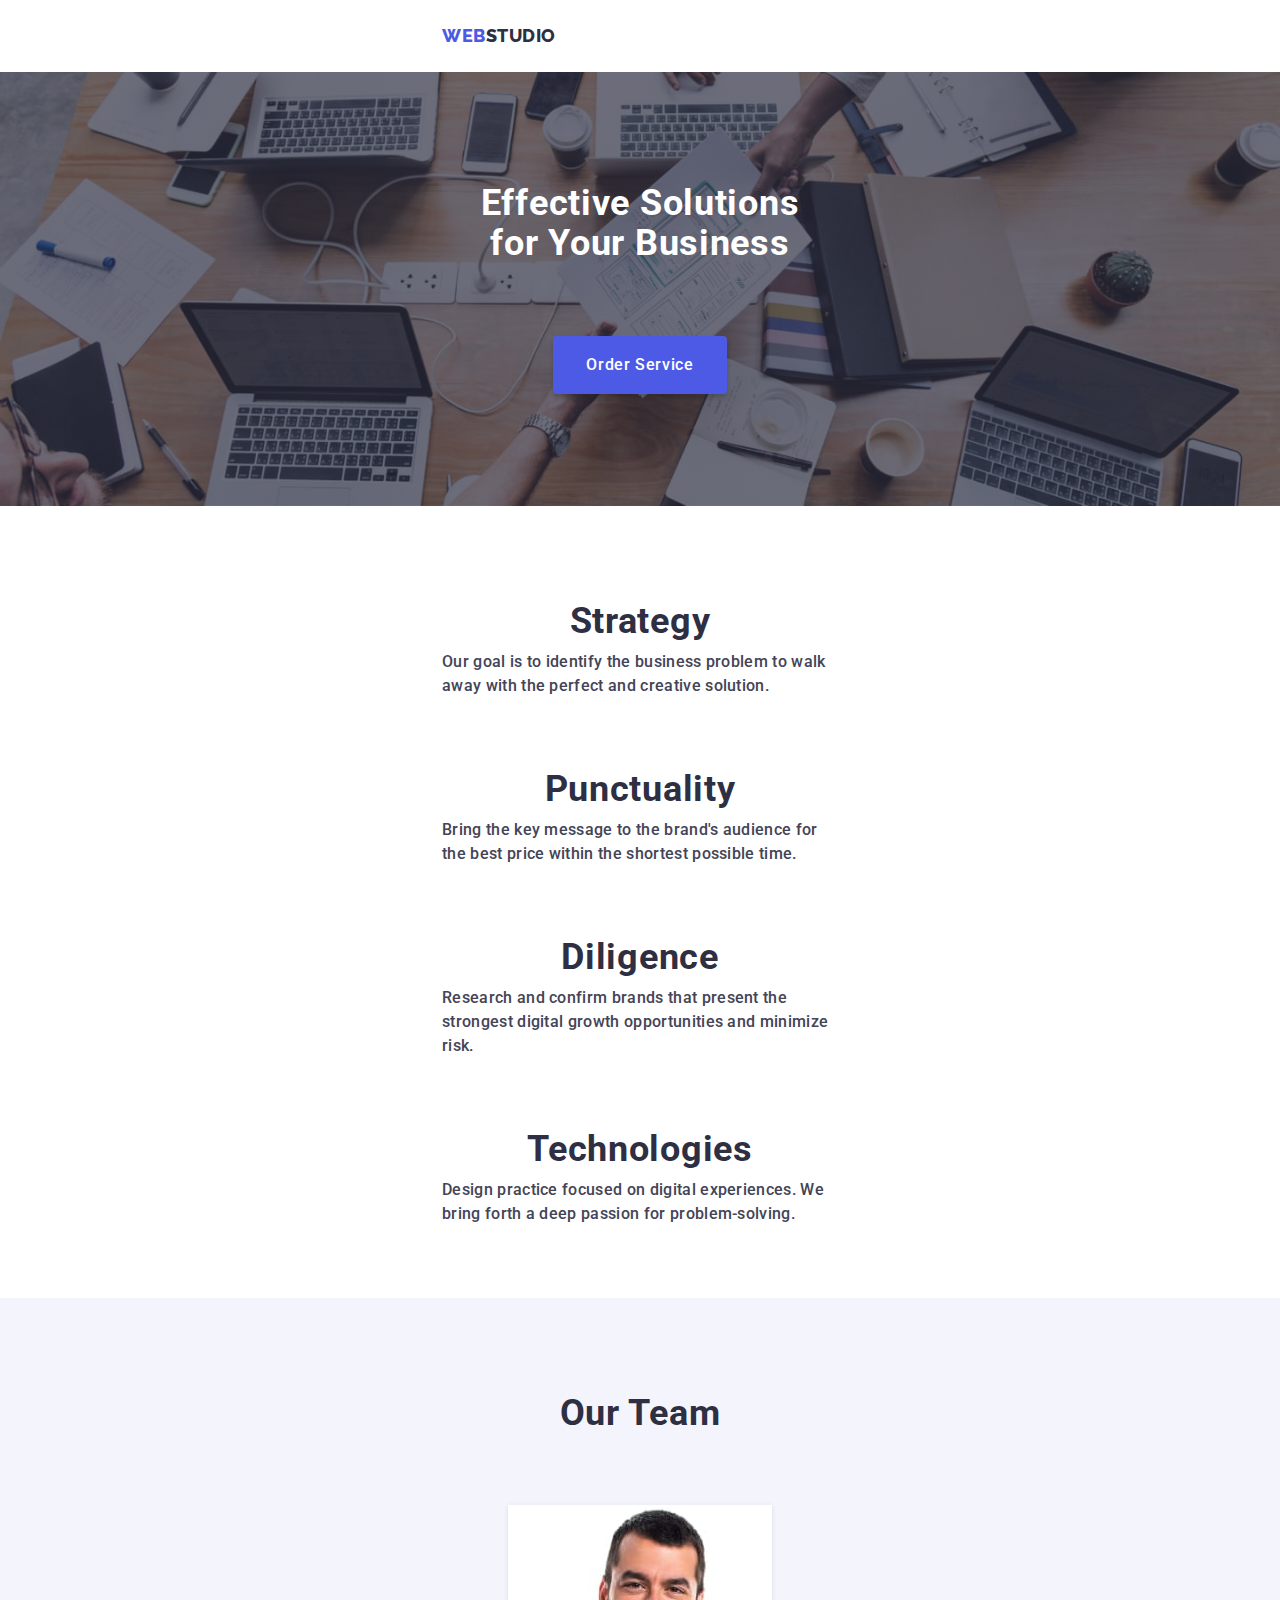
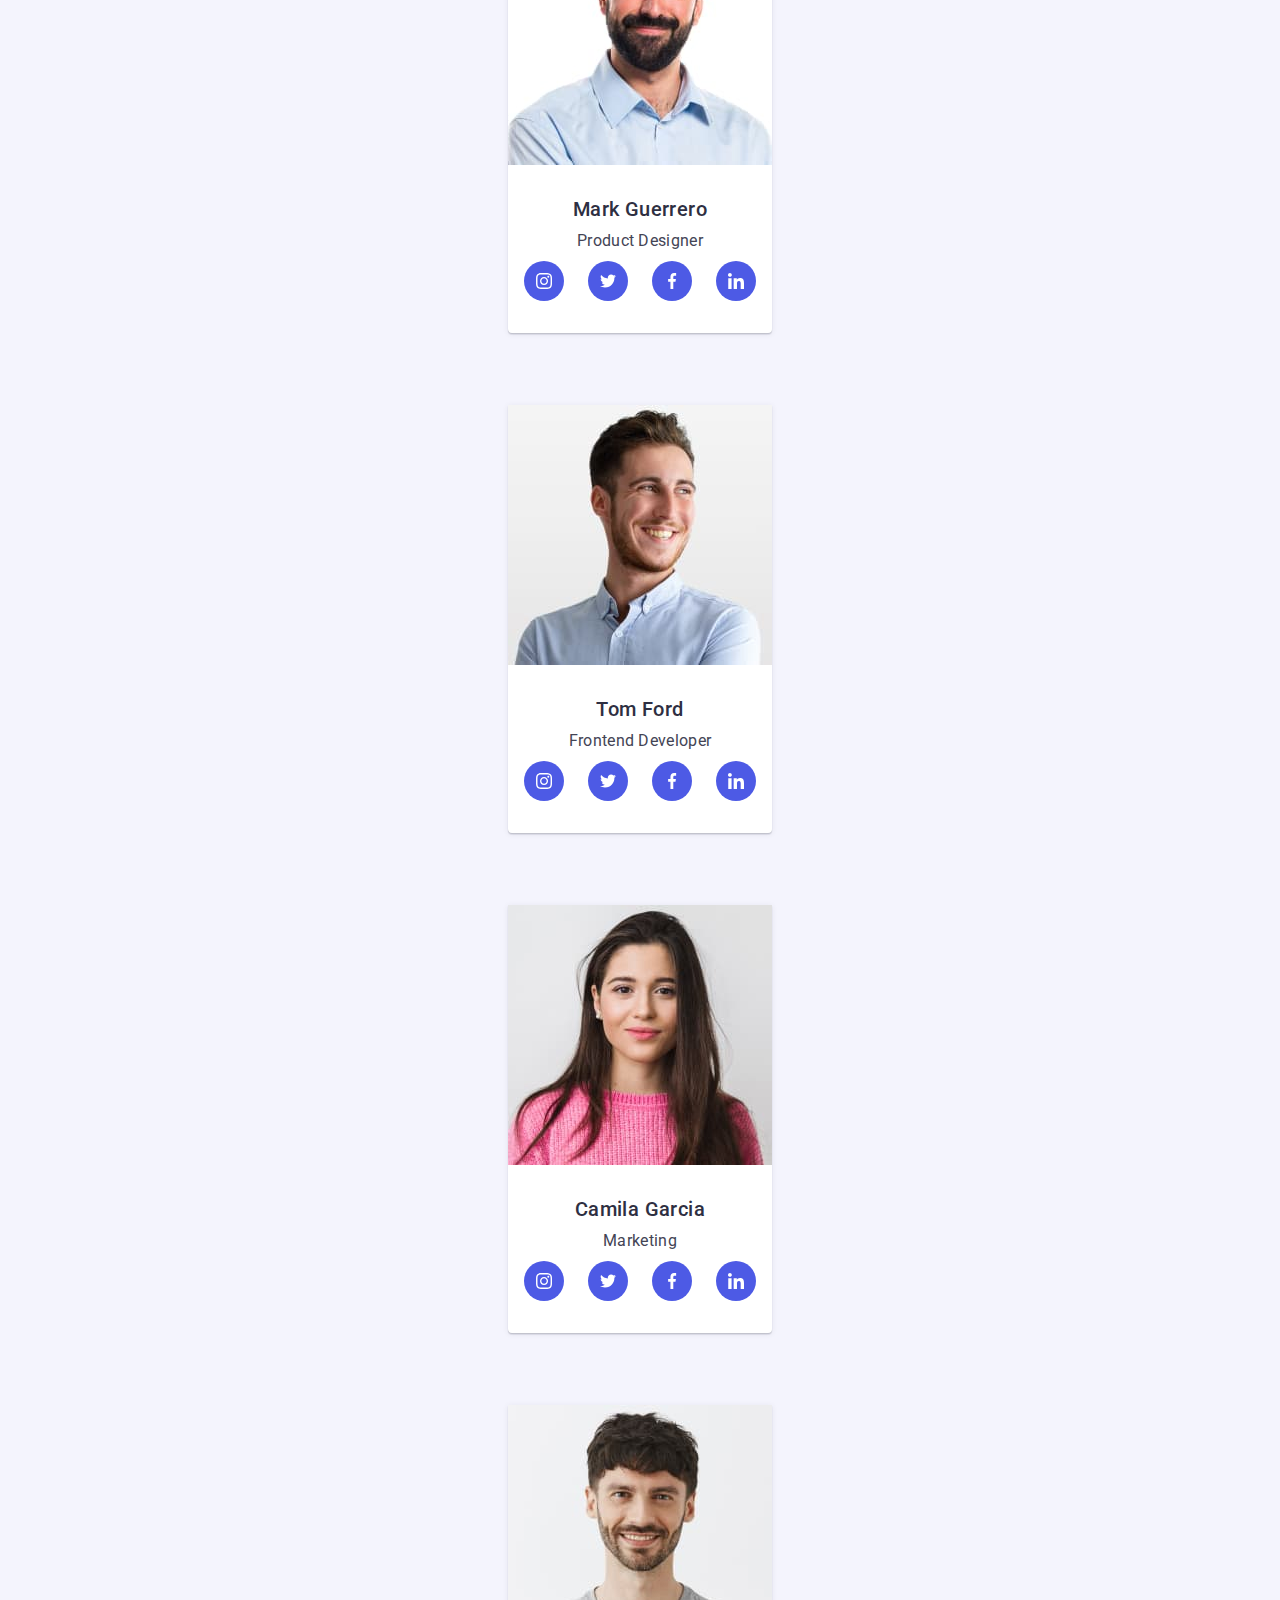
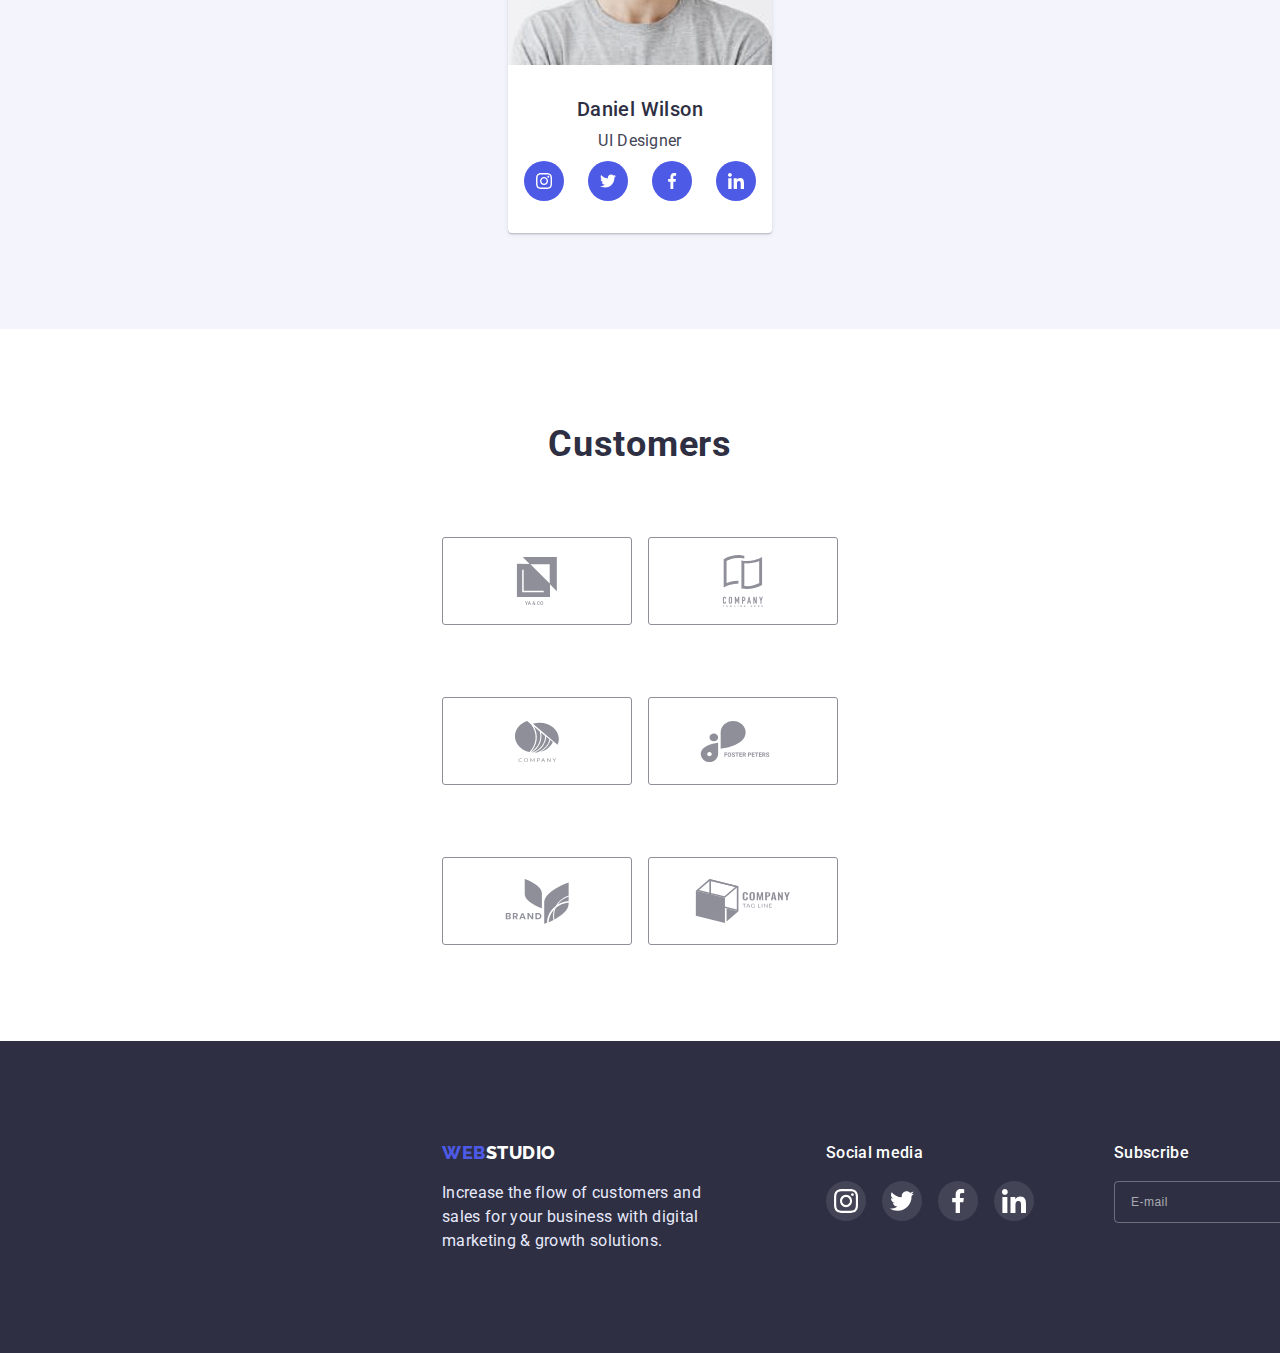
==== index.html @ a7c9e938 "started hw-07" ====
<!DOCTYPE html>
<html lang="en">
<head>
    <meta charset="UTF-8">
    <meta http-equiv="X-UA-Compatible" content="IE=edge">
    <meta name="viewport" content="width=device-width, initial-scale=1.0">
    <title>Web studio</title>
    <link rel="preconnect" href="https://fonts.googleapis.com">
    <link rel="preconnect" href="https://fonts.gstatic.com" crossorigin>
    <link href="https://fonts.googleapis.com/css2?family=Raleway:wght@800&family=Roboto:wght@400;500;700&display=swap" rel="stylesheet">
    <link rel="stylesheet" href="https://cdnjs.cloudflare.com/ajax/libs/modern-normalize/1.1.0/modern-normalize.min.css" integrity="sha512-wpPYUAdjBVSE4KJnH1VR1HeZfpl1ub8YT/NKx4PuQ5NmX2tKuGu6U/JRp5y+Y8XG2tV+wKQpNHVUX03MfMFn9Q==" crossorigin="anonymous" referrerpolicy="no-referrer" />
    <link rel="stylesheet" href="./css/styles.css">
    <link rel="stylesheet" href="./css/mobile.css">
    <link rel="stylesheet" href="./css/tablet.css">
    <link rel="stylesheet" href="./css/desktop.css">
</head>
<body>
    <!----------HEADER---------->
    <header class="header">
        <div class="container wrap">
            <nav class="navigation">
                <a href="./index.html" class="logo link"><span class="span">web</span>studio</a>
                <ul class="site-nav list">
                    <li class="item"> <a class="active link" href="./index.html">Studio</a> </li>
                    <li class="item"> <a class="link" href="./portfolio.html">Portfolio</a> </li>
                    <li class="item"> <a class="link" href="">Contacts</a> </li>
                </ul>
            </nav>
            <ul class="contacts-list list">
                <li class="item"><a class="link" href="mailto:info@devstudio.com">info@devstudio.com</a></li>
                <li class="item"><a class="link" href="tel:+110001111111">+11 (000) 111-11-11</a></li>
            </ul>
        </div>
        </header>
    <main class="main">
        <!-------- HERO --------->
        <div class="hero-overlay">
        <section class="hero">
                <h1 class="title">
                    Effective Solutions for Your Business
                </h1>
                <div><button class="btn" type="button" data-modal-open>Order Service</button></div>
        </section>
        </div>
        <!------- BENEFITS ------->
        <section class="benefits">
            <div class="container">
            <h2 class="visually-hidden">Benefits</h2>
                <ul class="benefits-list list">
                <li class="item">
                    <div class="thumb">
                        <svg class="icon">
                            <use href="./images/svg/symbol-defs.svg#antenna" ></use>
                        </svg>
                    </div>
                    <h3 class="title">Strategy</h3> 
                    <p class="description">Our goal is to identify the business problem to walk away with the perfect and creative solution.</p>  
                </li>
                <li class="item">
                    <div class="thumb">
                        <svg class="icon">
                            <use href="./images/svg/symbol-defs.svg#clock" ></use>
                        </svg>
                    </div>
                    <h3 class="title">Punctuality</h3>
                    <p class="description">Bring the key message to the brand's audience for the best price within the shortest possible time. </p>
                </li>
                <li class="item">
                    <div class="thumb">
                        <svg class="icon">
                            <use href="./images/svg/symbol-defs.svg#diagram" ></use>
                        </svg>
                    </div>
                    <h3 class="title">Diligence</h3>
                    <p class="description">Research and confirm brands that present the strongest digital growth opportunities and minimize risk.</p>
                </li>
                <li class="item">
                    <div class="thumb">
                        <svg class="icon">
                            <use href="./images/svg/symbol-defs.svg#astronaut" ></use>
                        </svg>
                    </div>
                    <h3 class="title">Technologies</h3>
                    <p class="description">Design practice focused on digital experiences. We bring forth a deep passion for problem-solving.</p>
                </li>
            </ul>
            </div>
        </section>
        <!------- SERVICES ------->
        <section class="services">
           <div class="container">
            <h2 class="title">What are we doing</h2>
            <ul class="services-list list">
                <li class="item"><img src="./images/rectangle/Rectangle1.jpg" alt="statistics" width="360"></li>
                <li class="item"><img src="./images/rectangle/Rectangle2.jpg" alt="communication-apps"  width="360"></li>
                <li class="item"><img src="./images/rectangle/Rectangle3.jpg" alt="client-bases"  width="360"></li>
            </ul>
           </div>
        </section>
        <!------- TEAM ------->
        <section class="team">
          <div class="container">
            <h2 class="title">Our team</h2>
            <ul class="team-list list">
                <li class="item card">
                    <img src="./images/team/Mark-Guerrero.jpg" class="img" alt="Mark Guerrero" width="264">
                    <h3  class="employee">Mark Guerrero</h3>
                    <p class="position">Product Designer</p>
                    <ul class="contacts list">
                        <li class="item">
                            <a href="" class="link">
                             <svg class="icon">
                            <use href="./images/svg/symbol-defs.svg#instagram"></use>
                        </svg>
                            </a>
                        </li>
                        <li class="item">
                            <a href="" class="link">
                             <svg class="icon">
                            <use href="./images/svg/symbol-defs.svg#twitter"></use>
                        </svg>
                            </a>
                        </li>
                        <li class="item">
                            <a href="" class="link">
                             <svg class="icon">
                            <use href="./images/svg/symbol-defs.svg#facebook"></use>
                        </svg> 
                            </a>
                        </li>
                        <li class="item">
                            <a href="" class="link">
                             <svg class="icon">
                            <use href="./images/svg/symbol-defs.svg#linkedin"></use>
                        </svg>  
                            </a>
                        </li>
                    </ul>
                </li>
                <li class="item card">
                    <img src="./images/team/Tom-Ford.jpg" class="img" alt="Tom Ford" width="264">
                    <h3 class="employee">Tom Ford</h3>
                    <p class="position">Frontend Developer</p>
                    <ul class="contacts list">
                        <li class="item">
                            <a href="" class="link">
                             <svg class="icon">
                            <use href="./images/svg/symbol-defs.svg#instagram"></use>
                        </svg>   
                            </a>
                        </li>
                        <li class="item">
                            <a href="" class="link">
                             <svg class="icon">
                            <use href="./images/svg/symbol-defs.svg#twitter"></use>
                        </svg>   
                            </a>
                        </li>
                        <li class="item">
                            <a href="" class="link">
                             <svg class="icon">
                            <use href="./images/svg/symbol-defs.svg#facebook"></use>
                        </svg>  
                            </a>
                        </li>
                        <li class="item">
                            <a href="" class="link">
                             <svg class="icon">
                            <use href="./images/svg/symbol-defs.svg#linkedin"></use>
                        </svg>    
                            </a>
                        </li>
                    </ul>
                </li>
                <li class="item card">
                    <img src="./images/team/Camila-Garcia.jpg" class="img" alt="Camila Garcia" width="264">
                    <h3 class="employee">Camila Garcia</h3>
                    <p class="position">Marketing</p>
                    <ul class="contacts list">
                        <li class="item">
                            <a href="" class="link">
                             <svg class="icon">
                            <use href="./images/svg/symbol-defs.svg#instagram"></use>
                        </svg>
                            </a>
                        </li>
                        <li class="item">
                            <a href="" class="link">
                             <svg class="icon">
                            <use href="./images/svg/symbol-defs.svg#twitter"></use>
                        </svg>    
                            </a>
                        </li>
                        <li class="item">
                            <a href="" class="link">
                             <svg class="icon">
                            <use href="./images/svg/symbol-defs.svg#facebook"></use>
                        </svg>    
                            </a>
                        </li>
                        <li class="item">
                            <a href="" class="link">
                             <svg class="icon">
                            <use href="./images/svg/symbol-defs.svg#linkedin"></use>
                        </svg>    
                            </a>
                        </li>
                    </ul>
                </li>
                <li class="item card">
                    <img src="./images/team/Daniel-Wilson.jpg" class="img" alt="Daniel Wilson" width="264">
                    <h3 class="employee">Daniel Wilson</h3>
                    <p class="position">UI Designer</p>
                    <ul class="contacts list">
                        <li class="item">
                            <a href="" class="link">
                             <svg class="icon">
                            <use href="./images/svg/symbol-defs.svg#instagram"></use>
                        </svg>   
                            </a>
                        </li>
                        <li class="item">
                            <a href="" class="link">
                             <svg class="icon">
                            <use href="./images/svg/symbol-defs.svg#twitter"></use>
                        </svg>    
                            </a>
                        </li>
                        <li class="item">
                            <a href="" class="link">
                             <svg class="icon">
                            <use href="./images/svg/symbol-defs.svg#facebook"></use>
                        </svg>    
                            </a>
                        </li>
                        <li class="item">
                            <a href="" class="link">
                             <svg class="icon">
                            <use href="./images/svg/symbol-defs.svg#linkedin"></use>
                        </svg>    
                            </a>
                        </li>
                    </ul>
                </li>
            </ul>
          </div>
        </section>
        <!------- CUSTOMERS ------->
        <section class="customers">
        <div class="container">
            <h2 class="title">Customers</h2>
            <ul class="list">
                <li class="item">
                    <a href="" class="link">
                            <svg class="icon">
                         <use href="./images/svg/symbol-defs.svg#logo"></use>
                     </svg>
                    </a>
                </li>
                <li class="item">
                    <a href="" class="link">
                            <svg class="icon">
                         <use href="./images/svg/symbol-defs.svg#logo2"></use>
                     </svg>
                    </a>
                </li>
                <li class="item">
                    <a href="" class="link">
                            <svg class="icon">
                         <use href="./images/svg/symbol-defs.svg#logo3"></use>
                     </svg>
                    </a>
                </li>
                <li class="item">
                   <a href="" class="link">
                            <svg class="icon">
                         <use href="./images/svg/symbol-defs.svg#logo4"></use>
                     </svg>
                   </a>
                </li>
                <li class="item">
                   <a href="" class="link">
                            <svg class="icon">
                         <use href="./images/svg/symbol-defs.svg#logo5"></use>
                     </svg>
                   </a>
                </li>
                <li class="item">
                   <a href="" class="link">
                            <svg class="icon">
                         <use href="./images/svg/symbol-defs.svg#logo6"></use>
                     </svg>
                   </a>
                </li>
            </ul>
        </div>
        </section>
    </main>
    <footer class="footer">
      <div class="container">
        <div class="thumb">
            <a href="./index.html" class="logo link"><span class="span">web</span>studio</a>
            <p class="title">Increase the flow of customers and sales for your business with digital marketing & growth solutions.</p>
        </div>
        <div class="social-media">
            <p class="title">Social media</p>
            <ul class="list">
                <li class="item">
                    <a href="" class="link">
                         <svg class="icon">
                        <use href="./images/svg/symbol-defs.svg#instagram"></use>
                    </svg>   
                    </a>
                </li>
                <li class="item">
                    <a href="" class="link">
                         <svg class="icon">
                        <use href="./images/svg/symbol-defs.svg#twitter"></use>
                    </svg>   
                    </a>
                </li>
                <li class="item">
                    <a href="" class="link">
                         <svg class="icon">
                        <use href="./images/svg/symbol-defs.svg#facebook"></use>
                    </svg>   
                    </a>
                </li>
                <li class="item">
                    <a href="" class="link">
                         <svg class="icon">
                        <use href="./images/svg/symbol-defs.svg#linkedin"></use>
                    </svg>   
                    </a>
                </li>
            </ul>
        </div>
          <form class="subscribe-form">
              <h4 class="title">Subscribe</h4>
              <div class="form-field">
                <input 
                type="email" 
                name="subscribe-email"
                placeholder="E-mail" 
                class="email-input" 
                required>
                <button type="submit" class="btn">
                  Subscribe
                  <svg class="icon">
                      <use href="./images/svg/symbol-defs.svg#subscribe-icon"></use>
                  </svg>
                </button>
              </div>
          </form>
      </div>
    </footer> 
    <div class="backdrop is-hidden" data-modal>
        <div class="modal">
            <button type="button" class="modal-close" data-modal-close>
                <svg class="icon">
                    <use href="./images/svg/symbol-defs.svg#close"></use>
                </svg>
            </button>
            <p class="title">Leave your contacts and we will call you back</p>
            <form name="modal-form" class="inputs">
                <label class="required label">
                    <span class="span">Name</span>
                     <input type="text" name="name" class="input" required>
                     <svg class="icon" width="18" height="18">
                         <use href="./images/svg/symbol-defs.svg#name"></use>
                     </svg>
                </label>
                <label class="required label">
                    <span class="span">Phone</span>
                     <input type="phone" name="phone" class="input" required>
                     <svg class="icon" width="18" height="24">
                         <use href="./images/svg/symbol-defs.svg#phone"></use>
                     </svg>
                </label>
                <label class="required label">
                    <span class="span">Email</span>
                     <input type="email" name="email" class="input" required>
                     <svg class="icon" width="18" height="24">
                         <use href="./images/svg/symbol-defs.svg#email"></use>
                     </svg>
                </label>
                <label class="last label">
                    <span class="span">Comment</span>
                    <textarea name="comment" class="comment" rows="7" placeholder="Text input"></textarea>
                </label>
                <input type="checkbox" class="check visually-hidden" id="check">
                <label for="check" name="checkbox-text" class="checkbox label">
                    <span class="span">
                        <svg class="icon" width="10" height="8">
                            <use href="./images/svg/symbol-defs.svg#vector"></use>
                        </svg>
                    </span>
                    I accept the terms and conditions of the&nbsp;
                    <a href="" class="privacy-link">Privacy Policy</a>
                </label>
                <div class="wrap">
                    <button type="submit" class="submit btn">Send</button>
                </div>
            </form>
        </div>
    </div>
    <script src="./js/modal.js"></script>
</body>
</html>
---- css/styles.css ----
:root {
  --brand-color: #4D5AE5;
  --ocean-color: #404BBF;
  --navy-blue-color: #2E2F42;
  --navy-blue-modal:rgba(46, 47, 66, 0.4);
  --green-success-color: #31D0AA;
  --slate-color: #434455;
  --light-slate-color: #8E8F99;
  --cornflower-color: #E7E9FC;
  --cloud-color: #F4F4FD;
  --white-color: #ffffff;
  --black-color: #000000;
  --modal-bg: #fcfcfc;
}
html {
  box-sizing: border-box;
}
*, *::before, *::after{
  box-sizing: inherit;
}
body {
  margin: 0;
  font-family: 'Roboto', sans-serif;

  color: var(--slate-color); 
}
/* ------TECH-TEGS------ */
section {
  padding-top: 120px;
  padding-bottom: 120px;
}
h1,h2,h3,h4,h5,h6,p {
  margin: 0;
}
ul,li {
  margin: 0;
}
img {
  display: block;
  max-width: 100%;
  height: auto;
  }
.visually-hidden {
  position: absolute;
  width: 1px;
  height: 1px;
  margin: -1px;
  border: 0;
  padding: 0;
    
  white-space: nowrap;
  clip-path: inset(100%);
  clip: rect(0 0 0 0);
  overflow: hidden;
  }
.section.no-padding {
  padding-top: 0;
  padding-bottom: 0;
}
/* .container {
  width: 1158px;
  margin: 0 auto;
  padding-left: 16px; padding-right: 16px;
} */
.list{
  margin: 0;
  padding: 0;
  list-style: none;
}
.link {
  text-decoration: none;
}
.btn {
  border: 1px solid transparent;
}
.icon {
  overflow: visible;
}


 /*---------HEADER-------- */

.header {
  max-height: 72px;
  box-shadow: 0px 2px 1px rgba(46, 47, 66, 0.08), 0px 1px 1px rgba(46, 47, 66, 0.16), 0px 1px 6px rgba(46, 47, 66, 0.08);
}
/* .header .wrap{
  display: flex;
  align-items: center;
} */
.navigation {
  display: flex;
  align-items: center;
}
.header .logo {
  padding-top: 24px;
  padding-bottom: 24px;

  font-weight: 800;
  font-size: 18px;
  line-height: 1.33;
  letter-spacing: 0.03em;
  font-family: Raleway, sans-serif;
  text-transform: uppercase;

  color: var(--navy-blue-color);
  transition: color 250ms cubic-bezier(0.4, 0, 0.2, 1);
}
.logo .span {
  color: var(--brand-color);
}
/* .site-nav {
  display: flex;
  align-items: center;
  margin-left: 76px;
} 
 .site-nav .link {
  display: block;
  padding-top: 24px;
  padding-bottom: 24px;

  font-weight: 700;
  font-size: 16px;
  line-height: 1.5;
  letter-spacing: 0.02em;

  color: var(--navy-blue-color);
  transition: color 250ms cubic-bezier(0.4, 0, 0.2, 1);
}
.site-nav .item {
  position: relative;
}
.site-nav .item + .item {
  margin-left: 40px;
}
.navigation .active {
  color: var(--brand-color);
} 
 .active::after {
  position: absolute;
  content: '';
  width: 100%;
  height: 4px;
  bottom: 0;
  left: 0;

  border-radius: 2px;
  background-color: var(--ocean-color);
} 
 .contacts-list{
  display: flex;
  margin-left: auto;
} 
 .contacts-list .item + .item {
  margin-left: 40px;
} 
 .contacts-list .link {
  display: block;
  padding-top: 24px;
  padding-bottom: 24px;

  font-size: 16px;
  line-height: 1.5;
  letter-spacing: 0.02em;

  color: var(--slate-color);
  transition: color 250ms cubic-bezier(0.4, 0, 0.2, 1);
} 
 .navigation .link:hover,
.navigation .link:focus,
.contacts-list .link:hover,
.contacts-list .link:focus {
  color: var(--brand-color);
} */

/*---------HERO-------- */

.hero {
  padding-top: 188px;
  padding-bottom: 188px;
  
  align-items: center;
  text-align: center;
}
.hero-overlay {
  max-width: 1440px;
  margin-left: auto;
  margin-right: auto;

  background-color: var(--navy-blue-color);
  background-image: linear-gradient(to right,
   rgba(46, 47, 66, 0.7),
   rgba(46, 47, 66, 0.7)
    ),
    url(../images/banner/people-office-1.jpg);
    background-repeat: no-repeat;
    background-position: center;
    background-size: cover;
}
.hero .title {
  display: inline-block;
  width: 496px;
  margin-bottom: 48px;

  text-align: center;
  font-weight: 800px;
  font-size: 56px;
  line-height: 1.07;
  letter-spacing: 0.02em;

  color: var(--white-color);
}
.hero .btn {
  display: inline-block;
  padding: 16px 32px;

  font-family: inherit;
  font-weight: 500;
  font-size: 16px;
  line-height: 1.5;
  letter-spacing: 0.04em;

  color: var(--white-color);
  background-color: var(--brand-color);
  border: 1px solid transparent;
  border-radius: 4px;
  cursor: pointer;
  box-shadow: 0px 4px 4px rgba(0, 0, 0, 0.15);

  transition: background-color 250ms cubic-bezier(0.4, 0, 0.2, 1);
}
.hero .btn:hover,
.hero .btn:focus {
  background-color: var(--ocean-color);
}

/*---------BENEFITS-------- */

.benefits {
  padding-top: 120px;
  padding-bottom: 0;
}
.benefits-list {
  display: flex;
}
/* .benefits-list .item + .item {
  margin-left: 24px;
} */
.benefits .thumb {
  width: 264px;
  padding: 24px 100px;
  margin-bottom: 8px;

  background-color: var(--cloud-color);
}
.benefits .icon {
  display: block;

  width: 64px;
  height: 64px;
}
.benefits .title {
  margin-bottom: 8px;

  font-weight: 700;
  font-size: 20px;
  line-height: 1.2;
  letter-spacing: 0.02em;

  color: var(--navy-blue-color);
}
.benefits .description {
  width: 264px;

  font-size: 16px;
  line-height: 1.5;
  letter-spacing: 0.02em;

  color: var(--slate-color);
}

/*---------SERVICES-------- */

.services-list {
  display: flex;
}
.services-list .item+.item {
  margin-left: 24px;
}
.services .title {
  margin-bottom: 72px;

  font-weight: 700;
  font-size: 36px;
  line-height: 1.1;
  text-align: center;
  letter-spacing: 0.02em;
  text-transform: capitalize;

  color: var(--navy-blue-color);
}

/*------------TEAM------------- */
.team {
  background-color: var(--cloud-color);
}

.team .title {
  margin-bottom: 72px;

  font-weight: 700;
  font-size: 36px;
  line-height: 1.1;
  text-align: center;
  letter-spacing: 0.02em;
  text-transform: capitalize;

  color: var(--navy-blue-color);
}
.team-list {
  display: flex;
}
.team-list .card{
  background: var(--white-color);
  box-shadow: 0px 1px 6px rgba(46, 47, 66, 0.08), 0px 1px 1px rgba(46, 47, 66, 0.16), 0px 2px 1px rgba(46, 47, 66, 0.08);
  border-radius: 0px 0px 4px 4px;
}
.team-list  .img{
  margin-bottom: 32px;
}
.team .employee {
  margin-bottom: 8px;

  font-weight: 700;
  font-size: 20px;
  line-height: 1.2;
  text-align: center;
  letter-spacing: 0.02em;

  color: var(--navy-blue-color);
}
.team .position {
  margin-bottom: 8px;

  font-size: 16px;
  line-height: 1.5;
  text-align: center;
  letter-spacing: 0.02em;

  color: var(--slate-color);
} 
.team .contacts {
  display: flex;
  justify-content: center;

  margin-bottom: 32px;
}
.contacts .item + .item{
  margin-left: 24px;
}
.team .contacts .item{
  width: 40px;
  height: 40px; 
}
.team  .contacts .link {
  display: flex;
  align-items: center;
  justify-content: center;
  width: 100%;
  height: 100%;
  padding: 12px;

  background-color: var(--brand-color);
  border-radius: 50%;

  transition: background-color 250ms cubic-bezier(0.4, 0, 0.2, 1);
}

.team .icon {
  width: 16px;
  height: 16px;

  fill: var(--white-color);
}
.team .contacts .link:hover,
.team .contacts .link:focus {
  background-color: var(--ocean-color);
}

/* -------CUSTOMERS-------  */

/* .customers{
  padding-top: 130px;
} */
.customers .title {
  font-weight: 700;
  font-size: 36px;
  line-height: 1.11;
  text-align: center;
  letter-spacing: 0.02em;
  margin-bottom: 72px;

  color: var(--navy-blue-color);
}
.customers .list {
  display: flex;
}
/*  .customers .item + .item {
  margin-left: 24px;
}*/
.customers .link { 
  display: flex;
  align-items: center;
  justify-content: center;
  
  border-radius: 3px;
  border: 1px solid var(--light-slate-color);

  transition: border-color 250ms cubic-bezier(0.4, 0, 0.2, 1);
}
.customers .link:hover,
.customers .link:focus {
  border-color: var(--ocean-color);
}
.customers .icon {
  display: block;
  width: 104px;
  height: 56px;
  fill: var(--light-slate-color);

  transition: fill 250ms cubic-bezier(0.4, 0, 0.2, 1);
}
.customers .link:hover .icon,
.customers .link:focus .icon{
  fill: var(--ocean-color);
}


/* SECOND-PAGE-PORTFOLIO */

.portfolio {
  padding-top: 96px;
}
.filters-list {
  display: flex;
  justify-content:center  ;
  margin-bottom: 72px;
}
.filters-list .item+.item{
  margin-left: 24px;
}

/* PROJECTS-LIST */

.projects-list {
  display: flex;
  flex-wrap: wrap;
}
.projects-list .item {
  width: calc((100% - 48px) / 3);

  border: 1px solid var(--cornflower-color);
  box-shadow: 0px 1px 6px rgba(46, 47, 66, 0.08);
  transition-property: background-color,color,border,box-shadow;
  transition-duration: 250ms;
}
.projects-list .item:hover, 
.projects-list .item:focus {
  border: 0.5px solid var(--cloud-color);
  box-shadow: 0px 1px 6px rgba(46, 47, 66, 0.08), 0px 1px 1px rgba(46, 47, 66, 0.16), 0px 2px 1px rgba(46, 47, 66, 0.08); 
}
.projects-list .item:not(:nth-child(3n)) {
  margin-right: 24px;
}
.projects-list .item:not(:nth-last-child(-n+3)) {
  margin-bottom: 48px ;
}
.projects-list .link {
  display: block;
  width: 100%;
  height: 100%;
}
.projects-list .img-thumb {
  position: relative;
  overflow: hidden;
}
.projects-list .thumb {
  padding: 32px 16px;
}
.projects-list .title {
  margin-bottom: 8px;

  font-weight: 700;
  font-size: 20px;
  line-height: 1.2;
  letter-spacing: 0.02em;

  color: var(--navy-blue-color);
}
.projects-list .category {
  font-size: 16px;
  line-height: 1.5;
  letter-spacing: 0.02em;

  color: var(--slate-color);
}
/* -------cards-OVERLAY----- */
.projects-list .overlay {
  position: absolute;
  top: 0;
  left: 0;
  width: 100%;
  min-height: 100%;
  padding: 40px 32px;

  font-family: 'Roboto';
  font-style: normal;
  font-weight: 400;
  font-size: 16px;
  line-height: 1.5;
  letter-spacing: 0.02em;

  color: var(--cloud-color);
  background-color: var(--brand-color);

  transform: translateY(100%);
  transition: transform 250ms cubic-bezier(0.4, 0, 0.2, 1);;
}
.projects-list .item:hover .overlay,
.projects-list .item:focus .overlay {
  transform: translateY(0);
}

/* ------FILTER-BTNS------ */

.filters-list .btn {
  display: block;
  padding: 12px 24px;

  font-family: inherit;
  font-weight: 700;
  font-size: 16px;
  line-height: 1.5;
  text-align: center;
  letter-spacing: 0.04em;

  color: var(--brand-color);
  background-color: var(--cloud-color);
  border-radius: 4px;
  border: 1px solid var(--cornflower-color) ;
  cursor: pointer;

  transition-property: background-color,color,border,box-shadow ;
  transition-duration: 250ms;
  transition-timing-function: cubic-bezier(0.4, 0, 0.2, 1);
}
.filters-list .btn:hover,
.filters-list .btn:focus  {
  border: 1px solid var(--brand-color);
  color: var(--white-color);
  background-color: var(--brand-color);
  box-shadow: 0px 3px 1px rgba(0, 0, 0, 0.1), 0px 2px 1px rgba(0, 0, 0, 0.08), 0px 2px 2px rgba(0, 0, 0, 0.12);
}
/* .active {
  border: 1px solid var(--brand-color);
  color: var(--white-color);
  background-color: var(--brand-color);
  box-shadow: 0px 3px 1px rgba(0, 0, 0, 0.1), 0px 2px 1px rgba(0, 0, 0, 0.08), 0px 2px 2px rgba(0, 0, 0, 0.12);
} */

/*------------FOOTER------------- */

.footer {
  padding: 100px 0px;
  background: var(--navy-blue-color);
}
.footer .container {
  display: flex;
}
.footer .thumb {
  margin-right: 120px;
}
.footer .thumb .logo {
  display: block;
  margin-bottom: 16px;

  font-weight: 800;
  font-size: 18px;
  line-height: 1.33;
  letter-spacing: 0.03em;
  font-family: Raleway, sans-serif;
  text-transform: uppercase;

  color: var(--white-color);
}
.footer .thumb .title {
  width: 264px;
  line-height: 1.5;
  letter-spacing: 0.02em; 

  color: var(--cornflower-color);
}
.social-media {
  margin-right: 80px;
}
.social-media .title {
  margin-bottom: 16px;

  font-weight: 500;
  font-size: 16px;
  line-height: 1.5;
  letter-spacing: 0.02em;
  color: #FFFFFF;
}
.social-media .list {
  display: flex;
}
.social-media .item {
  width: 40px;
  height: 40px;
}
.social-media .item + .item {
  margin-left: 16px;
}
.social-media .link {
  display: flex;
  align-items: center;
  justify-content: center;
  width: 100%;
  height: 100%;

  background-color: var(--slate-color);
  border-radius: 50%;

  transition: background-color 250ms cubic-bezier(0.4, 0, 0.2, 1);
}
.social-media .link:focus,
.social-media .link:hover {
  background-color: var(--green-success-color);
}
.social-media .icon {
  width: 24px;
  height: 24px;

  fill: var(--white-color);
}

/* ----SUBSCRIBE-FORM---- */

.subscribe-form .title {
  display: block;
  margin-bottom: 16px;

  font-weight: 500;
  font-size: 16px;
  line-height: 1.5;
  letter-spacing: 0.02em;

  color: var(--white-color);
}
.subscribe-form .form-field {
  display: flex;
}
.subscribe-form .email-input {
  min-width: 264px;
  margin-right: 24px;
  padding: 8px 16px;

  font-weight: 400;
  font-size: 12px;
  line-height: 2.0;
  letter-spacing: 0.04em;

  color: rgba(255, 255, 255, 0.6);;
  background-color: transparent;
  border-radius: 4px;
  border: 1px solid rgba(255, 255, 255, 0.3);
  outline: none;
  transition: 250ms cubic-bezier(0.4, 0, 0.2, 1);
  transition-property: color, border-color;
}
.subscribe-form .email-input::placeholder {
  color: rgba(255, 255, 255, 0.6);
}
.subscribe-form .email-input:hover,
.subscribe-form .email-input:focus {
  border-color: var(--brand-color);
}

.subscribe-form .btn{
  display: flex;
  justify-content: center;
  align-items: center;
  width: 165px;
  padding: 8px 24px;
  gap: 16px;

  font-weight: 500;
  font-size: 16px;
  line-height: 1.5;
  letter-spacing: 0.04em;
  
  color: var(--white-color);
  background-color: var(--brand-color);
  border-radius: 4px;
  cursor: pointer;
  transition: 250ms cubic-bezier(0.4, 0, 0.2, 1);
  transition-property: background-color, box-shadow ;
}
.subscribe-form .icon {
  display: block;
  width: 24px;
  height: 24px;

  fill: var(--white-color);
}
.subscribe-form .btn:hover,
.subscribe-form .btn:focus {
  background-color: var(--ocean-color);
  box-shadow: 0px 4px 4px rgba(0, 0, 0, 0.15);
}

/* ---------MODAL------- */

.backdrop {
  position: fixed;
  top: 0;
  width: 100%;
  height: 100%;

  background-color: var(--navy-blue-modal);
  transition: scale 250ms, visibility 250ms, opacity 250ms;
}
.modal {
  position: absolute;
  top: 50%;
  left: 50%;
  width: 408px;
  min-height: 576px;
  padding: 24px;
  padding-top: 72px;

  background-color: var(--modal-bg);

  transform: translate(-50%, -50%);
  transition: scale 350ms;
  border-radius: 4px;
}
.backdrop.is-hidden .modal {
  transform: translate(-50%,-50%) scale(2);
}
.modal-close {
  position: absolute;
  top: 24px;
  right: 24px;
  padding: 8px;

  background-color: var(--cornflower-color);
  border: 1px solid rgba(0, 0, 0, 0.1);
  border-radius: 50%;
  cursor: pointer;

  transition: background-color 250ms cubic-bezier(0.4, 0, 0.2, 1);
}
.modal-close:hover,
.modal-close:focus {
  background-color: var(--ocean-color);
}
.modal-close .icon {
  display: block;
  width: 8px;
  height: 8px;
  
  fill: var(--black-color);
  transition: fill 250ms cubic-bezier(0.4, 0, 0.2, 1);
}
.modal-close:hover .icon,
.modal-close:focus .icon {
  fill: var(--white-color);
}
.modal .title {
  margin-bottom: 16px;

  font-weight: 500;
  font-size: 16px;
  line-height: 1.5;
  text-align: center;
  letter-spacing: 0.02em;
  
  color: var(--navy-blue-color);
}
.modal .inputs {
  display: block;
}
.modal .label {
  position: relative;
  display: block;
  margin-bottom: 8px;
  
  font-weight: 400;
  font-size: 12px;
  line-height: 1.16;
  letter-spacing: 0.01em;
  text-align: left;
  
  color: var(--light-slate-color);
  transition: fill 250ms cubic-bezier(0.4, 0, 0.2, 1);
}
.modal .label:focus-within {
  fill: var(--brand-color);
}
.label .span {
  display: block;
  margin-bottom: 4px;
  line-height: 1;
}
.modal .input {
  width: 100%;
  min-height: 40px;
  padding-left: 38px;

  border: 1px solid rgba(33, 33, 33, 0.2);
  border-radius: 4px;
  outline: none;
  transition: border 250ms cubic-bezier(0.4, 0, 0.2, 1);
}
.required .icon {
  position: absolute;
  left: 16px;
  top: 36px;
  transform: translateY(-50%);
}
.modal .last {
  margin-bottom: 16px;
}
.modal .comment {
  width: 100%;
  resize: none;
  padding: 8px 16px;

  border: 1px solid rgba(33, 33, 33, 0.2);
  border-radius: 4px;
  outline: none;
  transition: border 250ms cubic-bezier(0.4, 0, 0.2, 1);
}
.modal .comment::placeholder {
  color: rgba(117, 117, 117, 0.5);
  font-weight: 400;
  font-size: 12px;
  line-height: 1.33;
  letter-spacing: 0.04em;
}
.modal .input:required:focus, .modal .comment:focus,
.modal .input:required:hover, .modal .comment:hover {
  border: 1px solid var(--brand-color);
}
.modal .checkbox {
  display: flex;
  margin-bottom: 24px;
  align-items: center;

  font-weight: 400;
  font-size: 12px;
  line-height: 1.33;
  letter-spacing: 0.04em;

  color: #757575;
  cursor: pointer;
}
.checkbox .span {
  display: flex;
  width: 16px;
  height: 16px;
  margin-right: 8px;
  align-items: center;
  justify-content: center;

  border-radius: 2px;
  border: 1.25px solid var(--navy-blue-color);
  transition: 250ms cubic-bezier(0.4, 0, 0.2, 1);
  transition-property: background-color, border;
}
.check:checked + .checkbox .span{
  background-color: var(--ocean-color);
  border: 1.25px solid var(--ocean-color);
}
.checkbox .icon {
  display: inline-block;
  width: 10px;
  height: 8px;

  fill: var(--modal-bg);
}
.privacy-link {
  font-weight: 400;
  font-size: 12px;
  line-height: 1.33;
  letter-spacing: 0.04em;

  color: var(--brand-color);
}
.is-hidden {
  visibility: hidden;
  scale: 2;
  opacity: 0;
}
.modal .wrap {
  display: flex;
  align-items: center;
  justify-content: center;
}
.modal .submit {
  display: block;
  padding: 16px 32px;
  width: 169px;
  
  font-weight: 500;
  font-size: 16px;
  line-height: 1.5;
  letter-spacing: 0.04em;

  color: var(--white-color);
  background: var(--brand-color);
  box-shadow: 0px 4px 4px rgba(0, 0, 0, 0.15);
  border: none;
  border-radius: 4px;
  cursor: pointer;
  transition: background-color 250ms cubic-bezier(0.4, 0, 0.2, 1);
  }
  .modal .submit:hover,
  .modal .submit:focus {
    background-color: var(--ocean-color);
  }
---- css/mobile.css ----
@media screen and (min-width: 428px) {
    section {
        padding-top: 96px;
        padding-bottom: 96px;
    }
    .container {
        width: 396px;
        margin: 0 auto;
    }
    .site-nav {
        display: none;
    }
    .contacts-list {
        display: none;
    }
    .hero {
        padding-top: 112px;
        padding-bottom: 112px;
    }
    .hero .title {
        width: 320px;
        margin-bottom: 72px;

        font-weight: 700px;
        font-size: 36px;
        line-height: 1.11;
    }

/*---------BENEFITS-------- */

    .benefits {
        padding-top: 96px;
        padding-bottom: 0;
    }
    .benefits-list {
        flex-wrap: wrap;
    }
    .benefits .thumb {
        display: none;
    }
    .benefits .title {
        display: block;
        width: 100%;

        font-weight: 700;
        font-size: 36px;
        line-height: 1.11;
        
        text-align: center;
        letter-spacing: 0.02em;
        text-transform: capitalize;
    }
    .benefits .description {
        display: block;
        width: 100%;
        margin-bottom: 72px;
        
        font-weight: 500;
        font-size: 16px;
        line-height: 24px;
        /* or 150% */
        
        letter-spacing: 0.02em;
    }
    
/*---------SERVICES-------- */

    .services {
        display: none;
    }

/*------------TEAM------------- */

    .team-list {
        flex-wrap: wrap;
        align-items: center;
        justify-content: center;
    }
    .team-list .card:not(:last-child) {
        margin-bottom: 72px;
    }
    .team .employee {
        font-weight: 500;
    }
    .team .position {
        font-weight: 400;
    }

/* -------CUSTOMERS-------  */

    .customers .list {
        flex-wrap: wrap;
        align-items: center;
        justify-content: center;
    }
    .customers .list .item:not(:nth-child(2n)) {
        margin-right: 16px;
    }
    .customers .list .item:not(:nth-last-child(-n+2)) {
        margin-bottom: 72px ;
    }
    .customers .link {
        width: 190px;
        height: 88px;
    }
    .customers .icon {
        width: 110px;
    }
}
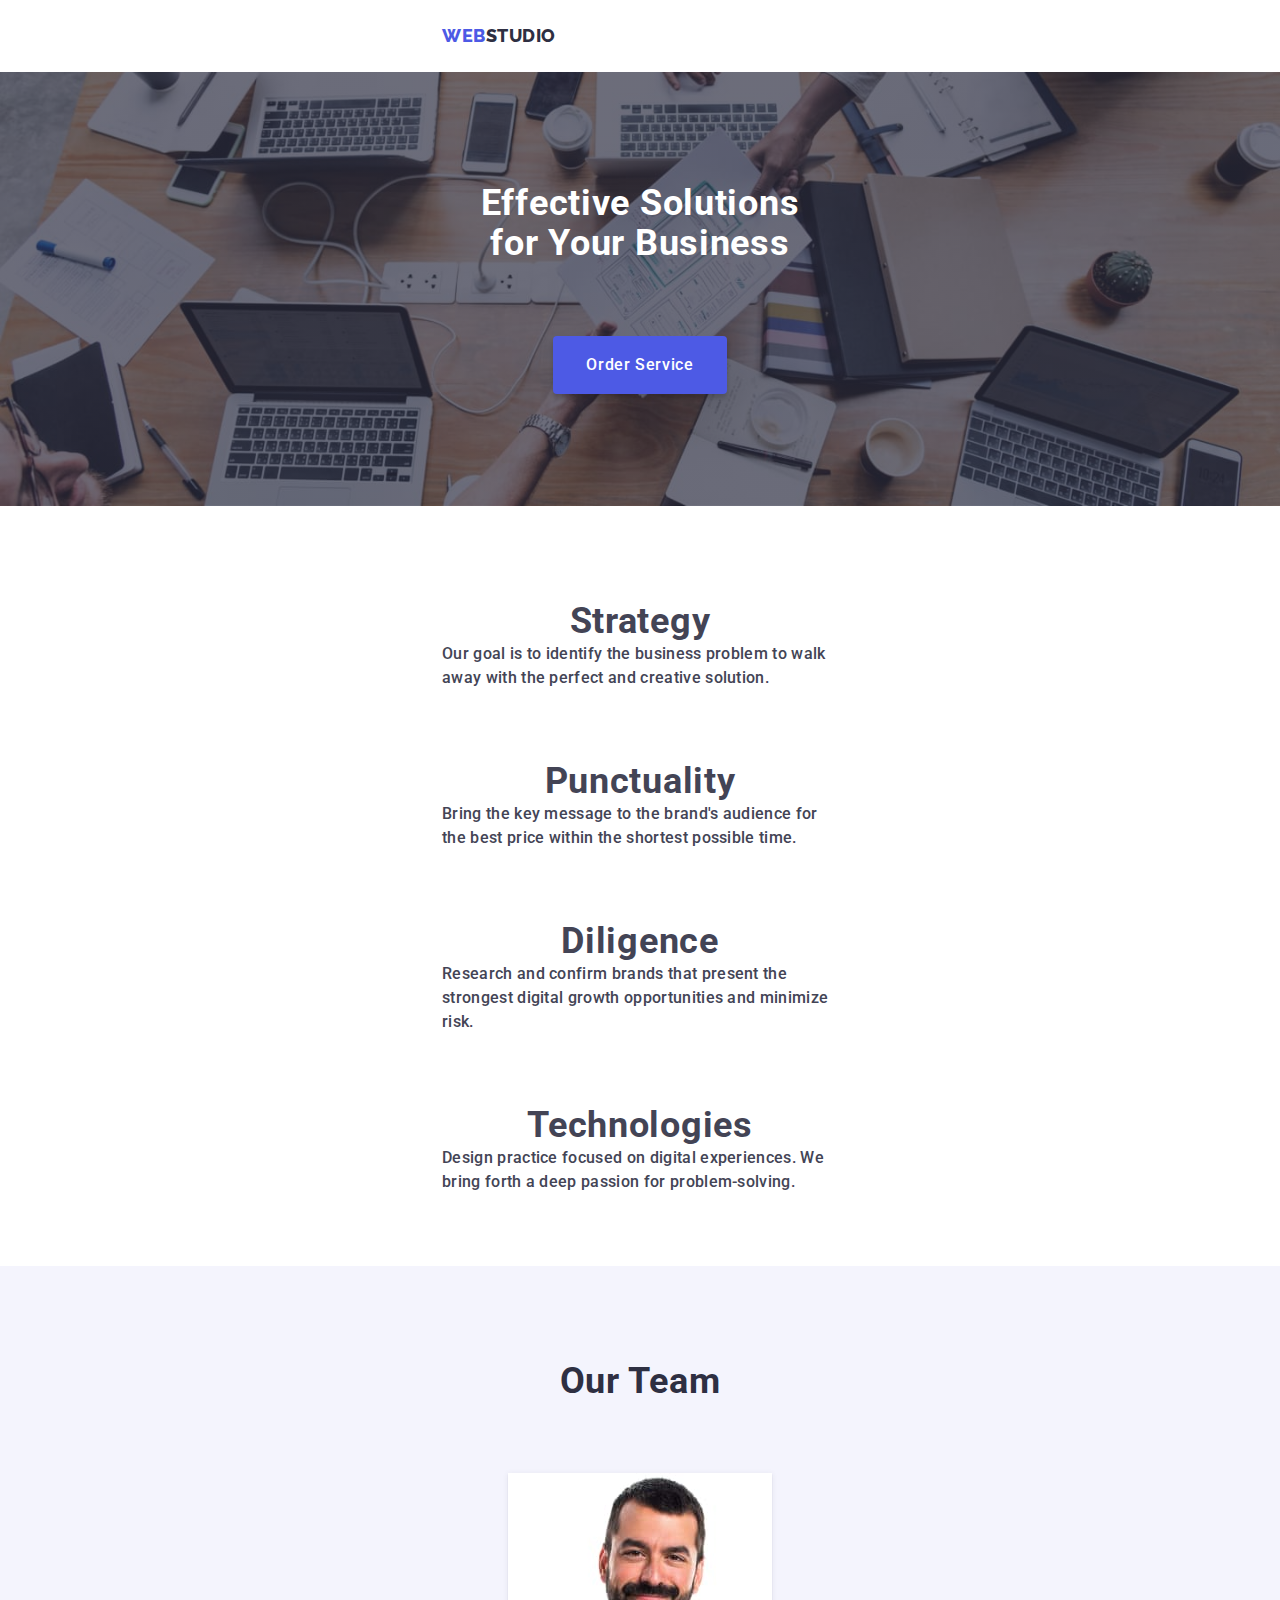
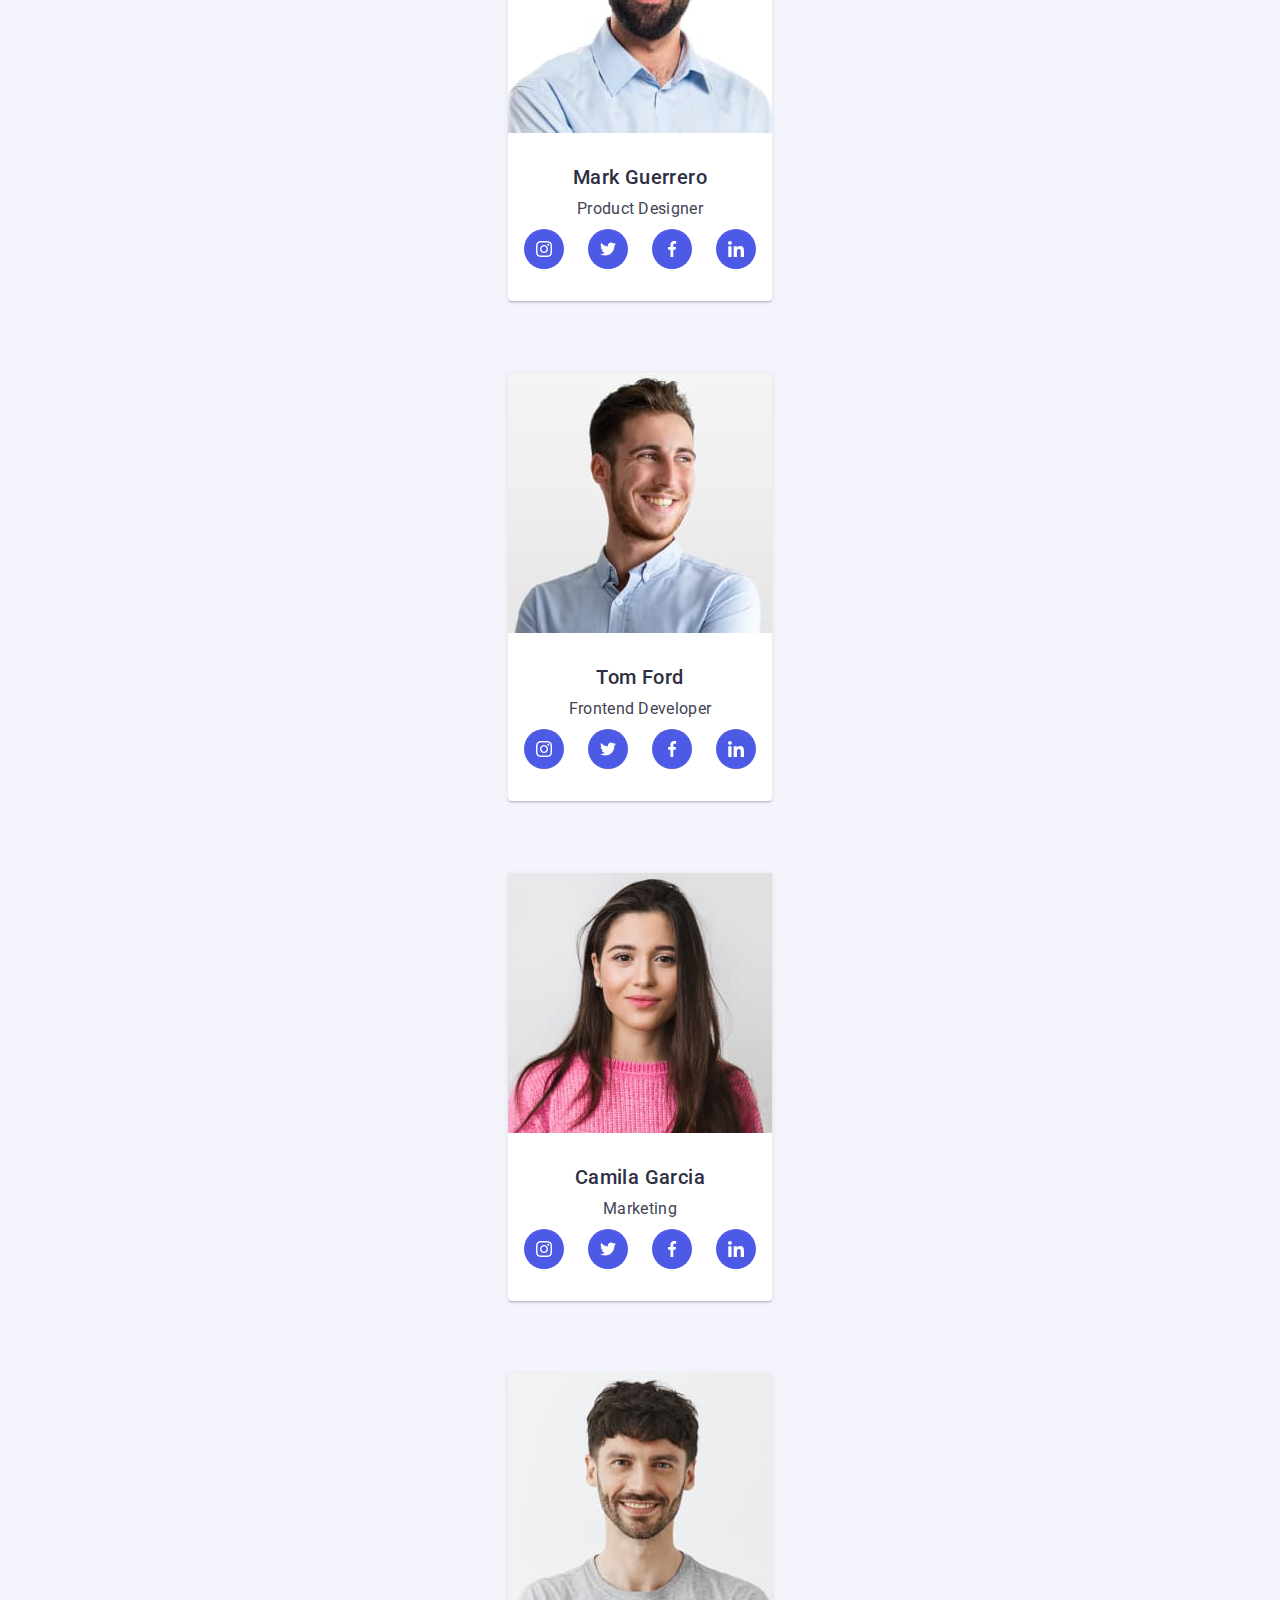
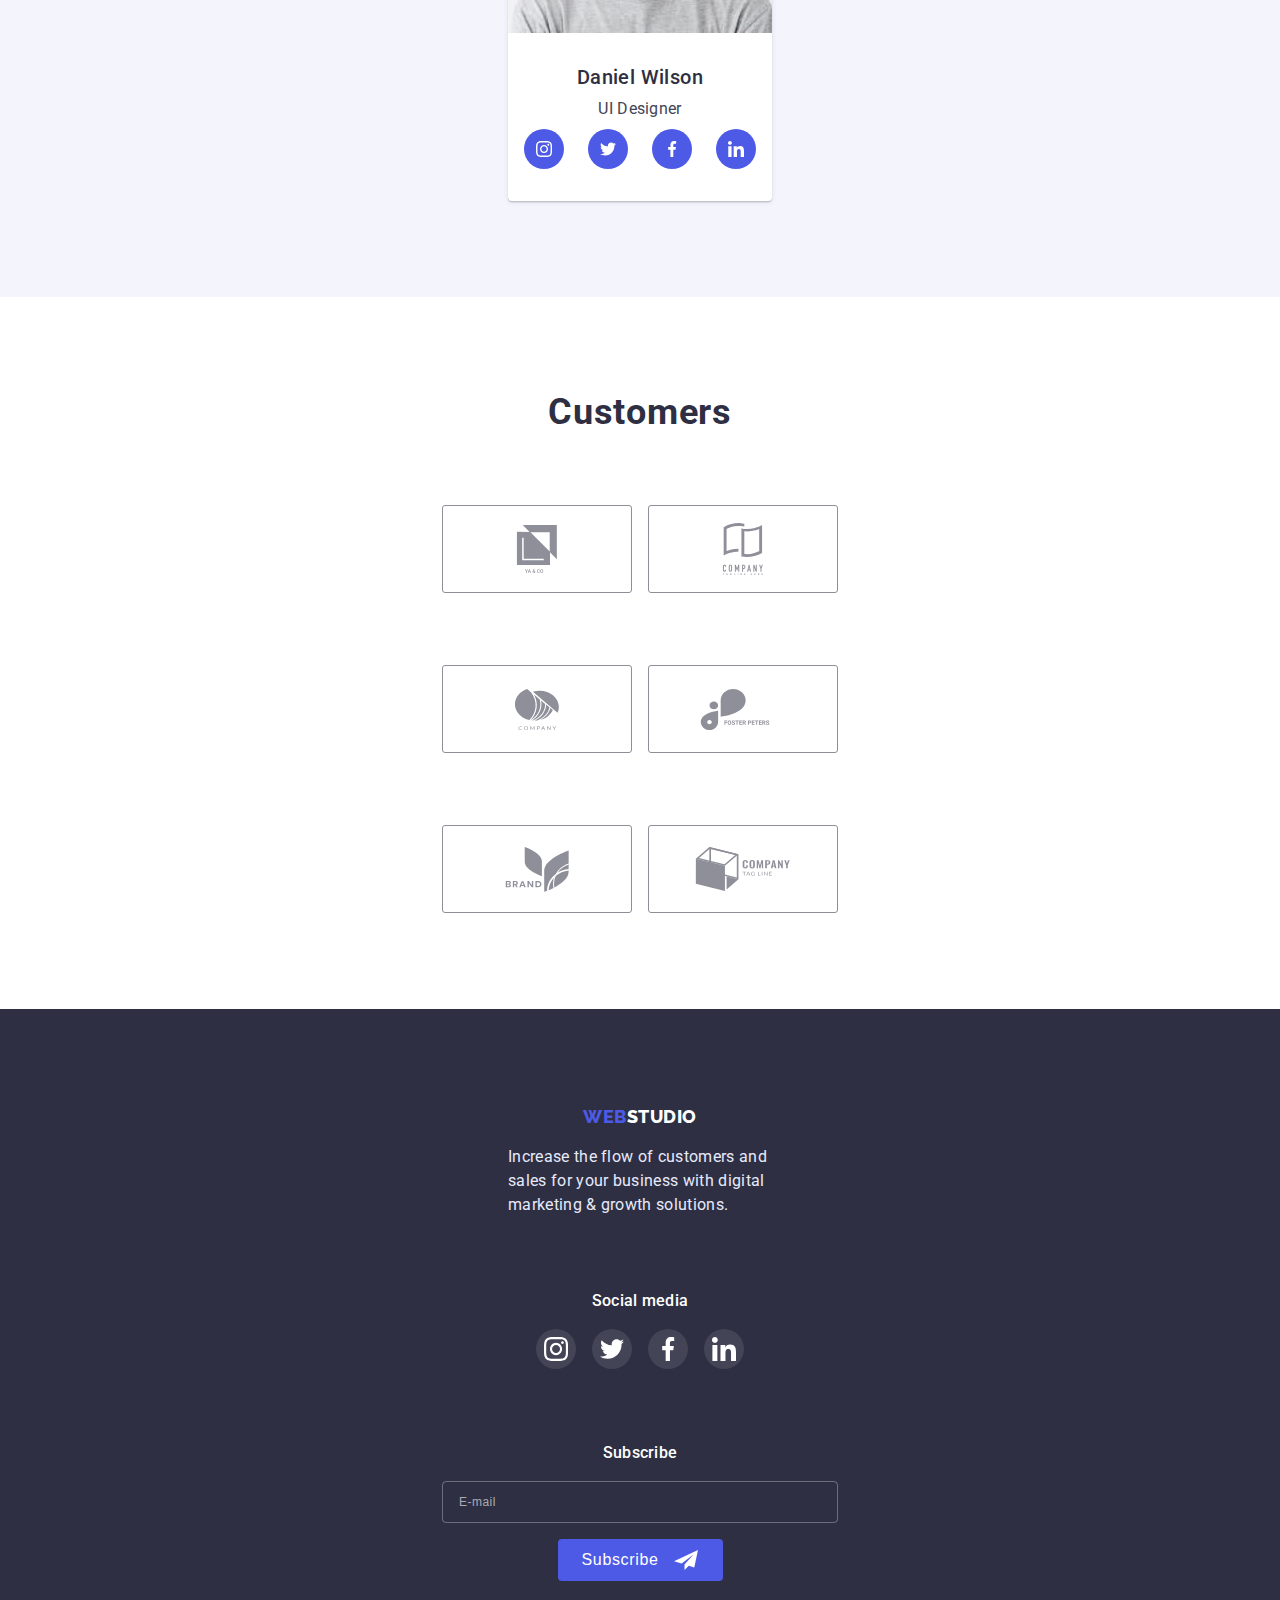
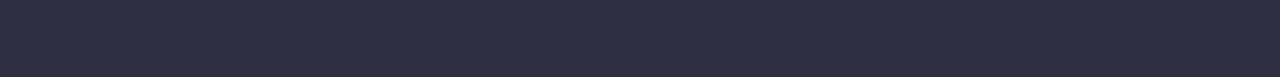
==== commit 22c389d5: "maked mobile.css" ====
--- a/index.html
+++ b/index.html
@@ -9,7 +9,6 @@
     <link rel="preconnect" href="https://fonts.gstatic.com" crossorigin>
     <link href="https://fonts.googleapis.com/css2?family=Raleway:wght@800&family=Roboto:wght@400;500;700&display=swap" rel="stylesheet">
     <link rel="stylesheet" href="https://cdnjs.cloudflare.com/ajax/libs/modern-normalize/1.1.0/modern-normalize.min.css" integrity="sha512-wpPYUAdjBVSE4KJnH1VR1HeZfpl1ub8YT/NKx4PuQ5NmX2tKuGu6U/JRp5y+Y8XG2tV+wKQpNHVUX03MfMFn9Q==" crossorigin="anonymous" referrerpolicy="no-referrer" />
-    <link rel="stylesheet" href="./css/styles.css">
     <link rel="stylesheet" href="./css/mobile.css">
     <link rel="stylesheet" href="./css/tablet.css">
     <link rel="stylesheet" href="./css/desktop.css">
@@ -296,6 +295,7 @@
         </div>
         </section>
     </main>
+    <!---------- FOOTER ---------->
     <footer class="footer">
       <div class="container">
         <div class="thumb">
@@ -335,23 +335,21 @@
                 </li>
             </ul>
         </div>
-          <form class="subscribe-form">
-              <h4 class="title">Subscribe</h4>
-              <div class="form-field">
-                <input 
-                type="email" 
-                name="subscribe-email"
-                placeholder="E-mail" 
-                class="email-input" 
-                required>
-                <button type="submit" class="btn">
-                  Subscribe
-                  <svg class="icon">
-                      <use href="./images/svg/symbol-defs.svg#subscribe-icon"></use>
-                  </svg>
-                </button>
-              </div>
-          </form>
+            <form class="subscribe-form">
+                <h4 class="title">Subscribe</h4>
+                    <input 
+                    type="email" 
+                    name="subscribe-email"
+                    placeholder="E-mail" 
+                    class="email-input" 
+                    required>
+                    <button type="submit" class="btn">
+                        Subscribe
+                        <svg class="icon">
+                            <use href="./images/svg/symbol-defs.svg#subscribe-icon"></use>
+                        </svg>
+                    </button>
+            </form>
       </div>
     </footer> 
     <div class="backdrop is-hidden" data-modal>
--- a/css/mobile.css
+++ b/css/mobile.css
@@ -1,110 +1,1002 @@
-@media screen and (min-width: 428px) {
-    section {
-        padding-top: 96px;
-        padding-bottom: 96px;
+:root {
+    --brand-color: #4D5AE5;
+    --ocean-color: #404BBF;
+    --navy-blue-color: #2E2F42;
+    --navy-blue-modal:rgba(46, 47, 66, 0.4);
+    --green-success-color: #31D0AA;
+    --slate-color: #434455;
+    --light-slate-color: #8E8F99;
+    --cornflower-color: #E7E9FC;
+    --cloud-color: #F4F4FD;
+    --white-color: #ffffff;
+    --black-color: #000000;
+    --modal-bg: #fcfcfc;
+  }
+  html {
+    box-sizing: border-box;
+  }
+  *, *::before, *::after{
+    box-sizing: inherit;
+  }
+  body {
+    margin: 0;
+    font-family: 'Roboto', sans-serif;
+  
+    color: var(--slate-color); 
+  }
+  /* ------TECH-TEGS------ */
+  section {
+    padding-top: 96px;
+    padding-bottom: 96px;
+  }
+  h1,h2,h3,h4,h5,h6,p {
+    margin: 0;
+  }
+  ul,li {
+    margin: 0;
+  }
+  img {
+    display: block;
+    max-width: 100%;
+    height: auto;
     }
-    .container {
-        width: 396px;
-        margin: 0 auto;
+  .visually-hidden {
+    position: absolute;
+    width: 1px;
+    height: 1px;
+    margin: -1px;
+    border: 0;
+    padding: 0;
+      
+    white-space: nowrap;
+    clip-path: inset(100%);
+    clip: rect(0 0 0 0);
+    overflow: hidden;
     }
-    .site-nav {
-        display: none;
+  .section.no-padding {
+    padding-top: 0;
+    padding-bottom: 0;
+  }
+  .container {
+    max-width: 428px;
+    margin: 0 auto;
+    padding-left: 16px;
+    padding-right: 16px;
+  }
+  .list{
+    margin: 0;
+    padding: 0;
+    list-style: none;
+  }
+  .link {
+    text-decoration: none;
+  }
+  .btn {
+    border: 1px solid transparent;
+  }
+  .icon {
+    overflow: visible;
+  }
+   /*---------HEADER-------- */
+  
+  .header {
+    max-height: 72px;
+    box-shadow: 0px 2px 1px rgba(46, 47, 66, 0.08), 0px 1px 1px rgba(46, 47, 66, 0.16), 0px 1px 6px rgba(46, 47, 66, 0.08);
+  }
+  /* .header .wrap{
+    display: flex;
+    align-items: center;
+  } */
+  .navigation {
+    display: flex;
+    align-items: center;
+  }
+  .header .logo {
+    padding-top: 24px;
+    padding-bottom: 24px;
+  
+    font-weight: 800;
+    font-size: 18px;
+    line-height: 1.33;
+    letter-spacing: 0.03em;
+    font-family: Raleway, sans-serif;
+    text-transform: uppercase;
+  
+    color: var(--navy-blue-color);
+    transition: color 250ms cubic-bezier(0.4, 0, 0.2, 1);
+  }
+  .logo .span {
+    color: var(--brand-color);
+  }
+  .site-nav {
+    display: none;
+  }
+  .contacts-list {
+    display: none;
+  }
+  /* .site-nav {
+    display: flex;
+    align-items: center;
+    margin-left: 76px;
+  } 
+   .site-nav .link {
+    display: block;
+    padding-top: 24px;
+    padding-bottom: 24px;
+  
+    font-weight: 700;
+    font-size: 16px;
+    line-height: 1.5;
+    letter-spacing: 0.02em;
+  
+    color: var(--navy-blue-color);
+    transition: color 250ms cubic-bezier(0.4, 0, 0.2, 1);
+  }
+  .site-nav .item {
+    position: relative;
+  }
+  .site-nav .item + .item {
+    margin-left: 40px;
+  }
+  .navigation .active {
+    color: var(--brand-color);
+  } 
+   .active::after {
+    position: absolute;
+    content: '';
+    width: 100%;
+    height: 4px;
+    bottom: 0;
+    left: 0;
+  
+    border-radius: 2px;
+    background-color: var(--ocean-color);
+  } 
+   .contacts-list{
+    display: flex;
+    margin-left: auto;
+  } 
+   .contacts-list .item + .item {
+    margin-left: 40px;
+  } 
+   .contacts-list .link {
+    display: block;
+    padding-top: 24px;
+    padding-bottom: 24px;
+  
+    font-size: 16px;
+    line-height: 1.5;
+    letter-spacing: 0.02em;
+  
+    color: var(--slate-color);
+    transition: color 250ms cubic-bezier(0.4, 0, 0.2, 1);
+  } 
+   .navigation .link:hover,
+  .navigation .link:focus,
+  .contacts-list .link:hover,
+  .contacts-list .link:focus {
+    color: var(--brand-color);
+  } */
+  
+  /*---------HERO-------- */
+  
+  .hero {
+    padding-top: 112px;
+    padding-bottom: 112px;
+    
+    align-items: center;
+    text-align: center;
+  }
+  .hero-overlay {
+    max-width: 1440px;
+    margin-left: auto;
+    margin-right: auto;
+  
+    background-color: var(--navy-blue-color);
+    background-image: linear-gradient(to right,
+     rgba(46, 47, 66, 0.7),
+     rgba(46, 47, 66, 0.7)
+      ),
+      url(../images/banner/people-office-1.jpg);
+      background-repeat: no-repeat;
+      background-position: center;
+      background-size: cover;
+  }
+  .hero .title {
+    display: inline-block;
+    width: 320px;
+    margin-bottom: 72px;
+  
+    text-align: center;
+    font-weight: 700px;
+    font-size: 36px;
+    line-height: 1.11;
+    letter-spacing: 0.02em;
+  
+    color: var(--white-color);
+  }
+  .hero .btn {
+    display: inline-block;
+    padding: 16px 32px;
+  
+    font-family: inherit;
+    font-weight: 500;
+    font-size: 16px;
+    line-height: 1.5;
+    letter-spacing: 0.04em;
+  
+    color: var(--white-color);
+    background-color: var(--brand-color);
+    border: 1px solid transparent;
+    border-radius: 4px;
+    cursor: pointer;
+    box-shadow: 0px 4px 4px rgba(0, 0, 0, 0.15);
+  
+    transition: background-color 250ms cubic-bezier(0.4, 0, 0.2, 1);
+  }
+  .hero .btn:hover,
+  .hero .btn:focus {
+    background-color: var(--ocean-color);
+  }
+  
+  /*---------BENEFITS-------- */
+  
+  .benefits {
+    padding-top: 96px;
+    padding-bottom: 0;
+  }
+  .benefits-list {
+    display: flex;
+    flex-wrap: wrap;
+  }
+  /* .benefits-list .item + .item {
+    margin-left: 24px;
+  } */
+  /* .benefits .thumb {
+    width: 264px;
+    padding: 24px 100px;
+    margin-bottom: 8px;
+  
+    background-color: var(--cloud-color);
+  } */
+  .benefits .thumb {
+    display: none;
+  }
+  .benefits .icon {
+    display: block;
+  
+    width: 64px;
+    height: 64px;
+  }
+  /* .benefits .title {
+    margin-bottom: 8px;
+  
+    font-weight: 700;
+    font-size: 20px;
+    line-height: 1.2;
+    letter-spacing: 0.02em;
+  
+    color: var(--navy-blue-color);
+  } */
+  .benefits .title {
+    display: block;
+    width: 100%;
+  
+    font-weight: 700;
+    font-size: 36px;
+    line-height: 1.11;
+    
+    text-align: center;
+    letter-spacing: 0.02em;
+    text-transform: capitalize;
+  }
+  /* .benefits .description {
+    width: 264px;
+  
+    font-size: 16px;
+    line-height: 1.5;
+    letter-spacing: 0.02em;
+  
+    color: var(--slate-color);
+  } */
+  .benefits .description {
+    display: block;
+    width: 100%;
+    margin-bottom: 72px;
+    
+    font-weight: 500;
+    font-size: 16px;
+    line-height: 24px;
+    /* or 150% */
+    
+    letter-spacing: 0.02em;
+  }
+  
+  /*---------SERVICES-------- */
+  .services {
+    display: none;
+  }
+  
+  /* .services-list {
+    display: flex;
+  }
+  .services-list .item+.item {
+    margin-left: 24px;
+  }
+  .services .title {
+    margin-bottom: 72px;
+  
+    font-weight: 700;
+    font-size: 36px;
+    line-height: 1.1;
+    text-align: center;
+    letter-spacing: 0.02em;
+    text-transform: capitalize;
+  
+    color: var(--navy-blue-color);
+  } */
+  
+  /*------------TEAM------------- */
+  .team {
+    background-color: var(--cloud-color);
+  }
+  
+  .team .title {
+    margin-bottom: 72px;
+  
+    font-weight: 700;
+    font-size: 36px;
+    line-height: 1.1;
+    text-align: center;
+    letter-spacing: 0.02em;
+    text-transform: capitalize;
+  
+    color: var(--navy-blue-color);
+  }
+  .team-list {
+    display: flex;
+    flex-wrap: wrap;
+    align-items: center;
+    justify-content: center;
+  }
+  .team-list .card{
+    background: var(--white-color);
+    box-shadow: 0px 1px 6px rgba(46, 47, 66, 0.08), 0px 1px 1px rgba(46, 47, 66, 0.16), 0px 2px 1px rgba(46, 47, 66, 0.08);
+    border-radius: 0px 0px 4px 4px;
+  }
+  .team-list .card:not(:last-child) {
+    margin-bottom: 72px;
+  }
+  .team-list  .img{
+    margin-bottom: 32px;
+  }
+  .team .employee {
+    margin-bottom: 8px;
+  
+    font-weight: 500;
+    font-size: 20px;
+    line-height: 1.2;
+    text-align: center;
+    letter-spacing: 0.02em;
+  
+    color: var(--navy-blue-color);
+  }
+  .team .position {
+    margin-bottom: 8px;
+  
+    font-weight: 400;
+    font-size: 16px;
+    line-height: 1.5;
+    text-align: center;
+    letter-spacing: 0.02em;
+  
+    color: var(--slate-color);
+  } 
+  .team .contacts {
+    display: flex;
+    justify-content: center;
+  
+    margin-bottom: 32px;
+  }
+  .contacts .item + .item{
+    margin-left: 24px;
+  }
+  .team .contacts .item{
+    width: 40px;
+    height: 40px; 
+  }
+  .team  .contacts .link {
+    display: flex;
+    align-items: center;
+    justify-content: center;
+    width: 100%;
+    height: 100%;
+    padding: 12px;
+  
+    background-color: var(--brand-color);
+    border-radius: 50%;
+  
+    transition: background-color 250ms cubic-bezier(0.4, 0, 0.2, 1);
+  }
+  
+  .team .icon {
+    width: 16px;
+    height: 16px;
+  
+    fill: var(--white-color);
+  }
+  .team .contacts .link:hover,
+  .team .contacts .link:focus {
+    background-color: var(--ocean-color);
+  }
+  
+  /* -------CUSTOMERS-------  */
+  
+  /* .customers{
+    padding-top: 130px;
+  } */
+  .customers .title {
+    font-weight: 700;
+    font-size: 36px;
+    line-height: 1.11;
+    text-align: center;
+    letter-spacing: 0.02em;
+    margin-bottom: 72px;
+  
+    color: var(--navy-blue-color);
+  }
+  .customers .list {
+    display: flex;
+    flex-wrap: wrap;
+    align-items: center;
+    justify-content: center;
+  }
+  .customers .list .item {
+    width: calc((100% - 16px) / 2);
+    max-width: 190px;
+  }
+  .customers .list .item:not(:nth-child(2n)) {
+    margin-right: 16px;
+  }
+  .customers .list .item:not(:nth-last-child(-n+2)) {
+    margin-bottom: 72px ;
+  }
+  /*  .customers .item + .item {
+    margin-left: 24px;
+  }*/
+  .customers .link { 
+    display: flex;
+    align-items: center;
+    justify-content: center;
+    height: 88px;
+    
+    border-radius: 3px;
+    border: 1px solid var(--light-slate-color);
+  
+    transition: border-color 250ms cubic-bezier(0.4, 0, 0.2, 1);
+  }
+  .customers .link:hover,
+  .customers .link:focus {
+    border-color: var(--ocean-color);
+  }
+  .customers .icon {
+    display: block;
+    width: 110px;
+    height: 56px;
+    fill: var(--light-slate-color);
+  
+    transition: fill 250ms cubic-bezier(0.4, 0, 0.2, 1);
+  }
+  .customers .link:hover .icon,
+  .customers .link:focus .icon{
+    fill: var(--ocean-color);
+  }
+  
+  
+  /* SECOND-PAGE-PORTFOLIO */
+  
+  .portfolio {
+    padding-top: 96px;
+  }
+  .filters-list {
+    display: flex;
+    justify-content:center  ;
+    margin-bottom: 72px;
+  }
+  .filters-list .item+.item{
+    margin-left: 24px;
+  }
+  
+  /* PROJECTS-LIST */
+  
+  .projects-list {
+    display: flex;
+    flex-wrap: wrap;
+  }
+  .projects-list .item {
+    width: calc((100% - 48px) / 3);
+  
+    border: 1px solid var(--cornflower-color);
+    box-shadow: 0px 1px 6px rgba(46, 47, 66, 0.08);
+    transition-property: background-color,color,border,box-shadow;
+    transition-duration: 250ms;
+  }
+  .projects-list .item:hover, 
+  .projects-list .item:focus {
+    border: 0.5px solid var(--cloud-color);
+    box-shadow: 0px 1px 6px rgba(46, 47, 66, 0.08), 0px 1px 1px rgba(46, 47, 66, 0.16), 0px 2px 1px rgba(46, 47, 66, 0.08); 
+  }
+  .projects-list .item:not(:nth-child(3n)) {
+    margin-right: 24px;
+  }
+  .projects-list .item:not(:nth-last-child(-n+3)) {
+    margin-bottom: 48px ;
+  }
+  .projects-list .link {
+    display: block;
+    width: 100%;
+    height: 100%;
+  }
+  .projects-list .img-thumb {
+    position: relative;
+    overflow: hidden;
+  }
+  .projects-list .thumb {
+    padding: 32px 16px;
+  }
+  .projects-list .title {
+    margin-bottom: 8px;
+  
+    font-weight: 700;
+    font-size: 20px;
+    line-height: 1.2;
+    letter-spacing: 0.02em;
+  
+    color: var(--navy-blue-color);
+  }
+  .projects-list .category {
+    font-size: 16px;
+    line-height: 1.5;
+    letter-spacing: 0.02em;
+  
+    color: var(--slate-color);
+  }
+  /* -------cards-OVERLAY----- */
+  .projects-list .overlay {
+    position: absolute;
+    top: 0;
+    left: 0;
+    width: 100%;
+    min-height: 100%;
+    padding: 40px 32px;
+  
+    font-family: 'Roboto';
+    font-style: normal;
+    font-weight: 400;
+    font-size: 16px;
+    line-height: 1.5;
+    letter-spacing: 0.02em;
+  
+    color: var(--cloud-color);
+    background-color: var(--brand-color);
+  
+    transform: translateY(100%);
+    transition: transform 250ms cubic-bezier(0.4, 0, 0.2, 1);;
+  }
+  .projects-list .item:hover .overlay,
+  .projects-list .item:focus .overlay {
+    transform: translateY(0);
+  }
+  
+  /* ------FILTER-BTNS------ */
+  
+  .filters-list .btn {
+    display: block;
+    padding: 12px 24px;
+  
+    font-family: inherit;
+    font-weight: 700;
+    font-size: 16px;
+    line-height: 1.5;
+    text-align: center;
+    letter-spacing: 0.04em;
+  
+    color: var(--brand-color);
+    background-color: var(--cloud-color);
+    border-radius: 4px;
+    border: 1px solid var(--cornflower-color) ;
+    cursor: pointer;
+  
+    transition-property: background-color,color,border,box-shadow ;
+    transition-duration: 250ms;
+    transition-timing-function: cubic-bezier(0.4, 0, 0.2, 1);
+  }
+  .filters-list .btn:hover,
+  .filters-list .btn:focus  {
+    border: 1px solid var(--brand-color);
+    color: var(--white-color);
+    background-color: var(--brand-color);
+    box-shadow: 0px 3px 1px rgba(0, 0, 0, 0.1), 0px 2px 1px rgba(0, 0, 0, 0.08), 0px 2px 2px rgba(0, 0, 0, 0.12);
+  }
+  /* .active {
+    border: 1px solid var(--brand-color);
+    color: var(--white-color);
+    background-color: var(--brand-color);
+    box-shadow: 0px 3px 1px rgba(0, 0, 0, 0.1), 0px 2px 1px rgba(0, 0, 0, 0.08), 0px 2px 2px rgba(0, 0, 0, 0.12);
+  } */
+  
+  /*------------FOOTER------------- */
+  
+  .footer {
+    padding: 96px 0px;
+    background: var(--navy-blue-color);
+  }
+  .footer .container {
+    display: flex;
+    flex-wrap: wrap;
+    align-items: center;
+    justify-content: center;
+  }
+  .subscribe-form, 
+  .footer .thumb,
+  .social-media {
+    display: flex;
+    flex-direction: column;
+    align-items: center;
+    justify-content: center;
+  }
+  .footer .thumb {
+    margin-bottom: 72px;
+  }
+  .footer .thumb .logo {
+    display: block;
+    margin-bottom: 16px;
+  
+    font-weight: 800;
+    font-size: 18px;
+    line-height: 1.33;
+    letter-spacing: 0.03em;
+    font-family: Raleway, sans-serif;
+    text-transform: uppercase;
+  
+    color: var(--white-color);
+  }
+  .footer .thumb .title {
+    width: 264px;
+    line-height: 1.5;
+    letter-spacing: 0.02em; 
+  
+    color: var(--cornflower-color);
+  }
+  .social-media {
+    margin-bottom: 72px;
+  }
+  .social-media .title {
+    margin-bottom: 16px;
+  
+    font-weight: 500;
+    font-size: 16px;
+    line-height: 1.5;
+    letter-spacing: 0.02em;
+    color: #FFFFFF;
+  }
+  .social-media .list {
+    display: flex;
+  }
+  .social-media .item {
+    width: 40px;
+    height: 40px;
+  }
+  .social-media .item + .item {
+    margin-left: 16px;
+  }
+  .social-media .link {
+    display: flex;
+    align-items: center;
+    justify-content: center;
+    width: 100%;
+    height: 100%;
+  
+    background-color: var(--slate-color);
+    border-radius: 50%;
+  
+    transition: background-color 250ms cubic-bezier(0.4, 0, 0.2, 1);
+  }
+  .social-media .link:focus,
+  .social-media .link:hover {
+    background-color: var(--green-success-color);
+  }
+  .social-media .icon {
+    width: 24px;
+    height: 24px;
+  
+    fill: var(--white-color);
+  }
+  
+  /* ----SUBSCRIBE-FORM---- */
+  .subscribe-form {
+    width: 100%;
+  }
+  .subscribe-form .title {
+    display: block;
+    margin-bottom: 16px;
+  
+    font-weight: 500;
+    font-size: 16px;
+    line-height: 1.5;
+    letter-spacing: 0.02em;
+  
+    color: var(--white-color);
+  }
+  .subscribe-form .email-input {
+    width: 100%;
+    margin-bottom: 16px;
+    padding: 8px 16px;
+  
+    font-weight: 400;
+    font-size: 12px;
+    line-height: 2.0;
+    letter-spacing: 0.04em;
+  
+    color: rgba(255, 255, 255, 0.6);;
+    background-color: transparent;
+    border-radius: 4px;
+    border: 1px solid rgba(255, 255, 255, 0.3);
+    outline: none;
+    transition: 250ms cubic-bezier(0.4, 0, 0.2, 1);
+    transition-property: color, border-color;
+  }
+  .subscribe-form .email-input::placeholder {
+    color: rgba(255, 255, 255, 0.6);
+  }
+  .subscribe-form .email-input:hover,
+  .subscribe-form .email-input:focus {
+    border-color: var(--brand-color);
+  }
+  
+  .subscribe-form .btn{
+    display: flex;
+    justify-content: center;
+    align-items: center;
+    width: 165px;
+    padding: 8px 24px;
+    gap: 16px;
+  
+    font-weight: 500;
+    font-size: 16px;
+    line-height: 1.5;
+    letter-spacing: 0.04em;
+    
+    color: var(--white-color);
+    background-color: var(--brand-color);
+    border-radius: 4px;
+    cursor: pointer;
+    transition: 250ms cubic-bezier(0.4, 0, 0.2, 1);
+    transition-property: background-color, box-shadow ;
+  }
+  .subscribe-form .icon {
+    display: block;
+    width: 24px;
+    height: 24px;
+  
+    fill: var(--white-color);
+  }
+  .subscribe-form .btn:hover,
+  .subscribe-form .btn:focus {
+    background-color: var(--ocean-color);
+    box-shadow: 0px 4px 4px rgba(0, 0, 0, 0.15);
+  }
+  
+  /* ---------MODAL------- */
+  
+  .backdrop {
+    position: fixed;
+    top: 0;
+    width: 100%;
+    height: 100%;
+  
+    background-color: var(--navy-blue-modal);
+    transition: scale 250ms, visibility 250ms, opacity 250ms;
+  }
+  .modal {
+    position: absolute;
+    top: 50%;
+    left: 50%;
+    width: 408px;
+    min-height: 576px;
+    padding: 24px;
+    padding-top: 72px;
+  
+    background-color: var(--modal-bg);
+  
+    transform: translate(-50%, -50%);
+    transition: scale 350ms;
+    border-radius: 4px;
+  }
+  .backdrop.is-hidden .modal {
+    transform: translate(-50%,-50%) scale(2);
+  }
+  .modal-close {
+    position: absolute;
+    top: 24px;
+    right: 24px;
+    padding: 8px;
+  
+    background-color: var(--cornflower-color);
+    border: 1px solid rgba(0, 0, 0, 0.1);
+    border-radius: 50%;
+    cursor: pointer;
+  
+    transition: background-color 250ms cubic-bezier(0.4, 0, 0.2, 1);
+  }
+  .modal-close:hover,
+  .modal-close:focus {
+    background-color: var(--ocean-color);
+  }
+  .modal-close .icon {
+    display: block;
+    width: 8px;
+    height: 8px;
+    
+    fill: var(--black-color);
+    transition: fill 250ms cubic-bezier(0.4, 0, 0.2, 1);
+  }
+  .modal-close:hover .icon,
+  .modal-close:focus .icon {
+    fill: var(--white-color);
+  }
+  .modal .title {
+    margin-bottom: 16px;
+  
+    font-weight: 500;
+    font-size: 16px;
+    line-height: 1.5;
+    text-align: center;
+    letter-spacing: 0.02em;
+    
+    color: var(--navy-blue-color);
+  }
+  .modal .inputs {
+    display: block;
+  }
+  .modal .label {
+    position: relative;
+    display: block;
+    margin-bottom: 8px;
+    
+    font-weight: 400;
+    font-size: 12px;
+    line-height: 1.16;
+    letter-spacing: 0.01em;
+    text-align: left;
+    
+    color: var(--light-slate-color);
+    transition: fill 250ms cubic-bezier(0.4, 0, 0.2, 1);
+  }
+  .modal .label:focus-within {
+    fill: var(--brand-color);
+  }
+  .label .span {
+    display: block;
+    margin-bottom: 4px;
+    line-height: 1;
+  }
+  .modal .input {
+    width: 100%;
+    min-height: 40px;
+    padding-left: 38px;
+  
+    border: 1px solid rgba(33, 33, 33, 0.2);
+    border-radius: 4px;
+    outline: none;
+    transition: border 250ms cubic-bezier(0.4, 0, 0.2, 1);
+  }
+  .required .icon {
+    position: absolute;
+    left: 16px;
+    top: 36px;
+    transform: translateY(-50%);
+  }
+  .modal .last {
+    margin-bottom: 16px;
+  }
+  .modal .comment {
+    width: 100%;
+    resize: none;
+    padding: 8px 16px;
+  
+    border: 1px solid rgba(33, 33, 33, 0.2);
+    border-radius: 4px;
+    outline: none;
+    transition: border 250ms cubic-bezier(0.4, 0, 0.2, 1);
+  }
+  .modal .comment::placeholder {
+    color: rgba(117, 117, 117, 0.5);
+    font-weight: 400;
+    font-size: 12px;
+    line-height: 1.33;
+    letter-spacing: 0.04em;
+  }
+  .modal .input:required:focus, .modal .comment:focus,
+  .modal .input:required:hover, .modal .comment:hover {
+    border: 1px solid var(--brand-color);
+  }
+  .modal .checkbox {
+    display: flex;
+    margin-bottom: 24px;
+    align-items: center;
+  
+    font-weight: 400;
+    font-size: 12px;
+    line-height: 1.33;
+    letter-spacing: 0.04em;
+  
+    color: #757575;
+    cursor: pointer;
+  }
+  .checkbox .span {
+    display: flex;
+    width: 16px;
+    height: 16px;
+    margin-right: 8px;
+    align-items: center;
+    justify-content: center;
+  
+    border-radius: 2px;
+    border: 1.25px solid var(--navy-blue-color);
+    transition: 250ms cubic-bezier(0.4, 0, 0.2, 1);
+    transition-property: background-color, border;
+  }
+  .check:checked + .checkbox .span{
+    background-color: var(--ocean-color);
+    border: 1.25px solid var(--ocean-color);
+  }
+  .checkbox .icon {
+    display: inline-block;
+    width: 10px;
+    height: 8px;
+  
+    fill: var(--modal-bg);
+  }
+  .privacy-link {
+    font-weight: 400;
+    font-size: 12px;
+    line-height: 1.33;
+    letter-spacing: 0.04em;
+  
+    color: var(--brand-color);
+  }
+  .is-hidden {
+    visibility: hidden;
+    scale: 2;
+    opacity: 0;
+  }
+  .modal .wrap {
+    display: flex;
+    align-items: center;
+    justify-content: center;
+  }
+  .modal .submit {
+    display: block;
+    padding: 16px 32px;
+    width: 169px;
+    
+    font-weight: 500;
+    font-size: 16px;
+    line-height: 1.5;
+    letter-spacing: 0.04em;
+  
+    color: var(--white-color);
+    background: var(--brand-color);
+    box-shadow: 0px 4px 4px rgba(0, 0, 0, 0.15);
+    border: none;
+    border-radius: 4px;
+    cursor: pointer;
+    transition: background-color 250ms cubic-bezier(0.4, 0, 0.2, 1);
     }
-    .contacts-list {
-        display: none;
+    .modal .submit:hover,
+    .modal .submit:focus {
+      background-color: var(--ocean-color);
     }
-    .hero {
-        padding-top: 112px;
-        padding-bottom: 112px;
-    }
-    .hero .title {
-        width: 320px;
-        margin-bottom: 72px;
-
-        font-weight: 700px;
-        font-size: 36px;
-        line-height: 1.11;
-    }
-
-/*---------BENEFITS-------- */
-
-    .benefits {
-        padding-top: 96px;
-        padding-bottom: 0;
-    }
-    .benefits-list {
-        flex-wrap: wrap;
-    }
-    .benefits .thumb {
-        display: none;
-    }
-    .benefits .title {
-        display: block;
-        width: 100%;
-
-        font-weight: 700;
-        font-size: 36px;
-        line-height: 1.11;
-        
-        text-align: center;
-        letter-spacing: 0.02em;
-        text-transform: capitalize;
-    }
-    .benefits .description {
-        display: block;
-        width: 100%;
-        margin-bottom: 72px;
-        
-        font-weight: 500;
-        font-size: 16px;
-        line-height: 24px;
-        /* or 150% */
-        
-        letter-spacing: 0.02em;
-    }
-    
-/*---------SERVICES-------- */
-
-    .services {
-        display: none;
-    }
-
-/*------------TEAM------------- */
-
-    .team-list {
-        flex-wrap: wrap;
-        align-items: center;
-        justify-content: center;
-    }
-    .team-list .card:not(:last-child) {
-        margin-bottom: 72px;
-    }
-    .team .employee {
-        font-weight: 500;
-    }
-    .team .position {
-        font-weight: 400;
-    }
-
-/* -------CUSTOMERS-------  */
-
-    .customers .list {
-        flex-wrap: wrap;
-        align-items: center;
-        justify-content: center;
-    }
-    .customers .list .item:not(:nth-child(2n)) {
-        margin-right: 16px;
-    }
-    .customers .list .item:not(:nth-last-child(-n+2)) {
-        margin-bottom: 72px ;
-    }
-    .customers .link {
-        width: 190px;
-        height: 88px;
-    }
-    .customers .icon {
-        width: 110px;
-    }
-}
-
+    
+  
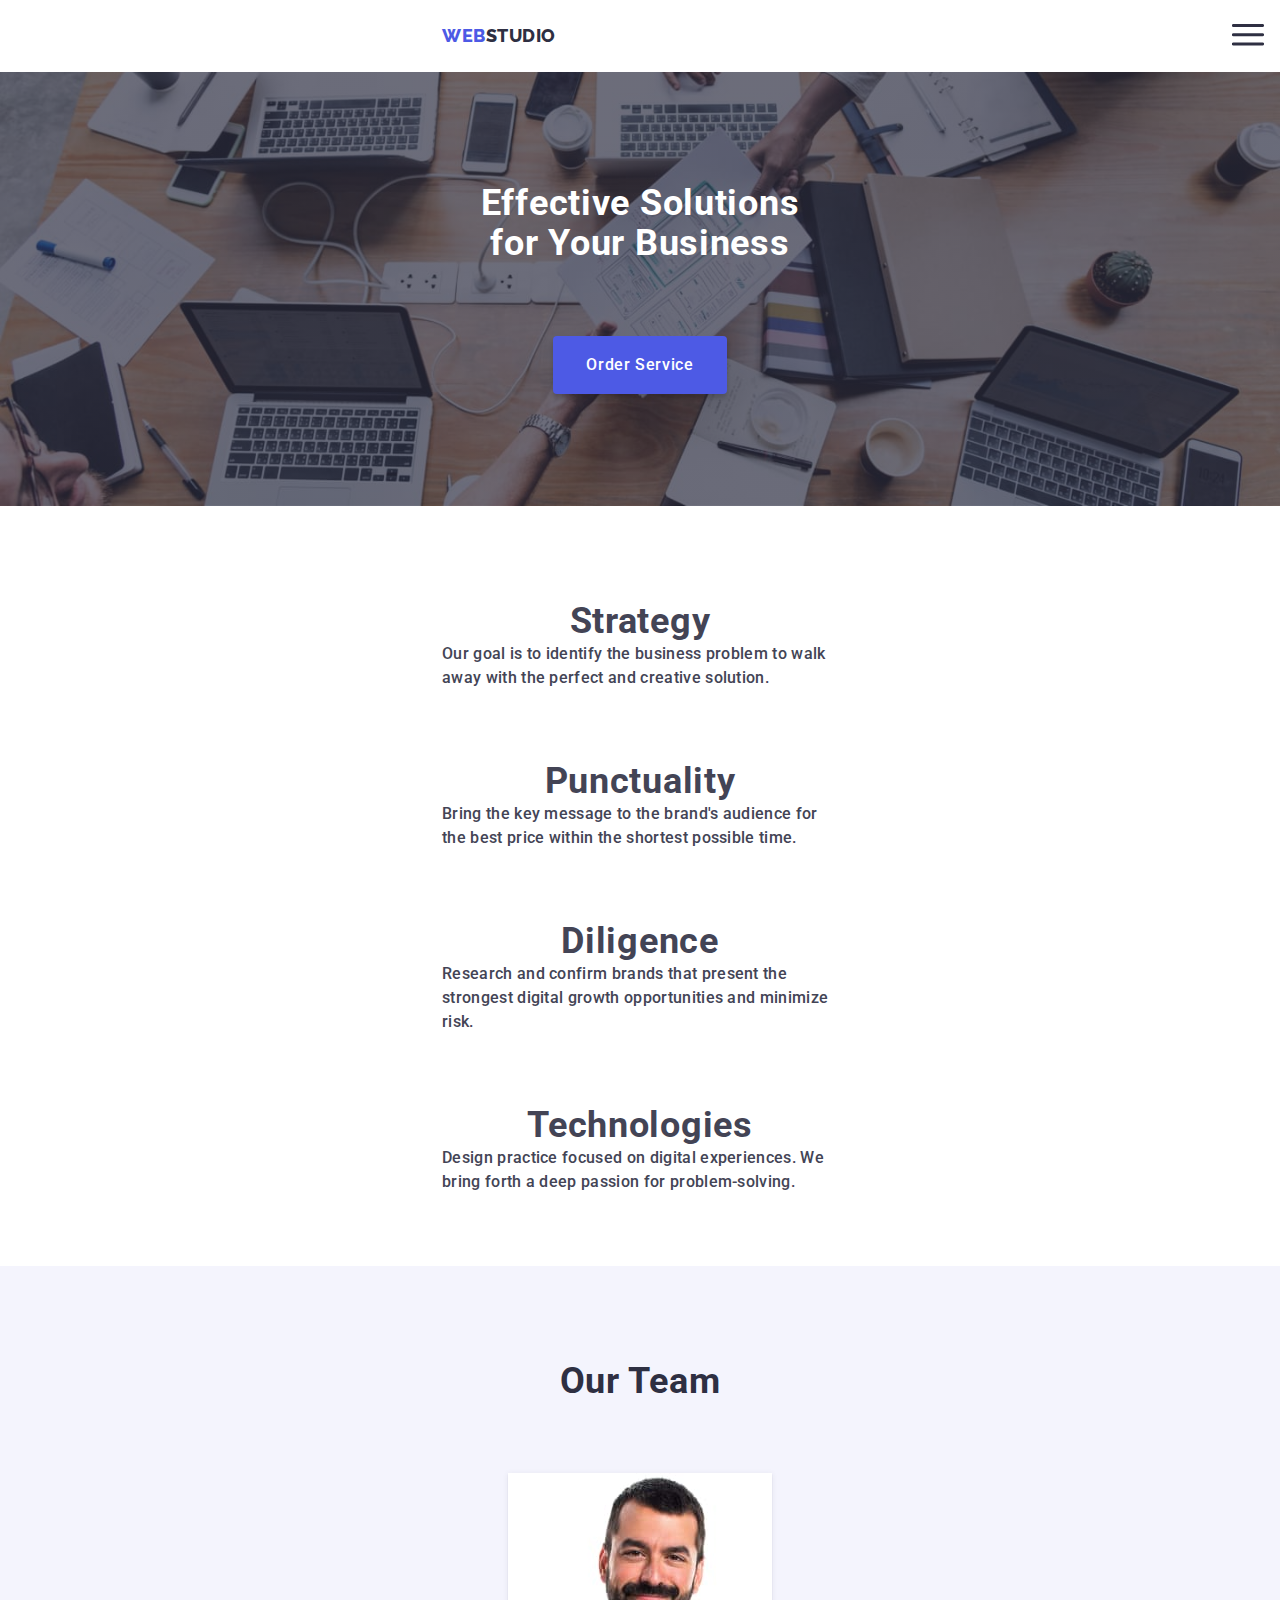
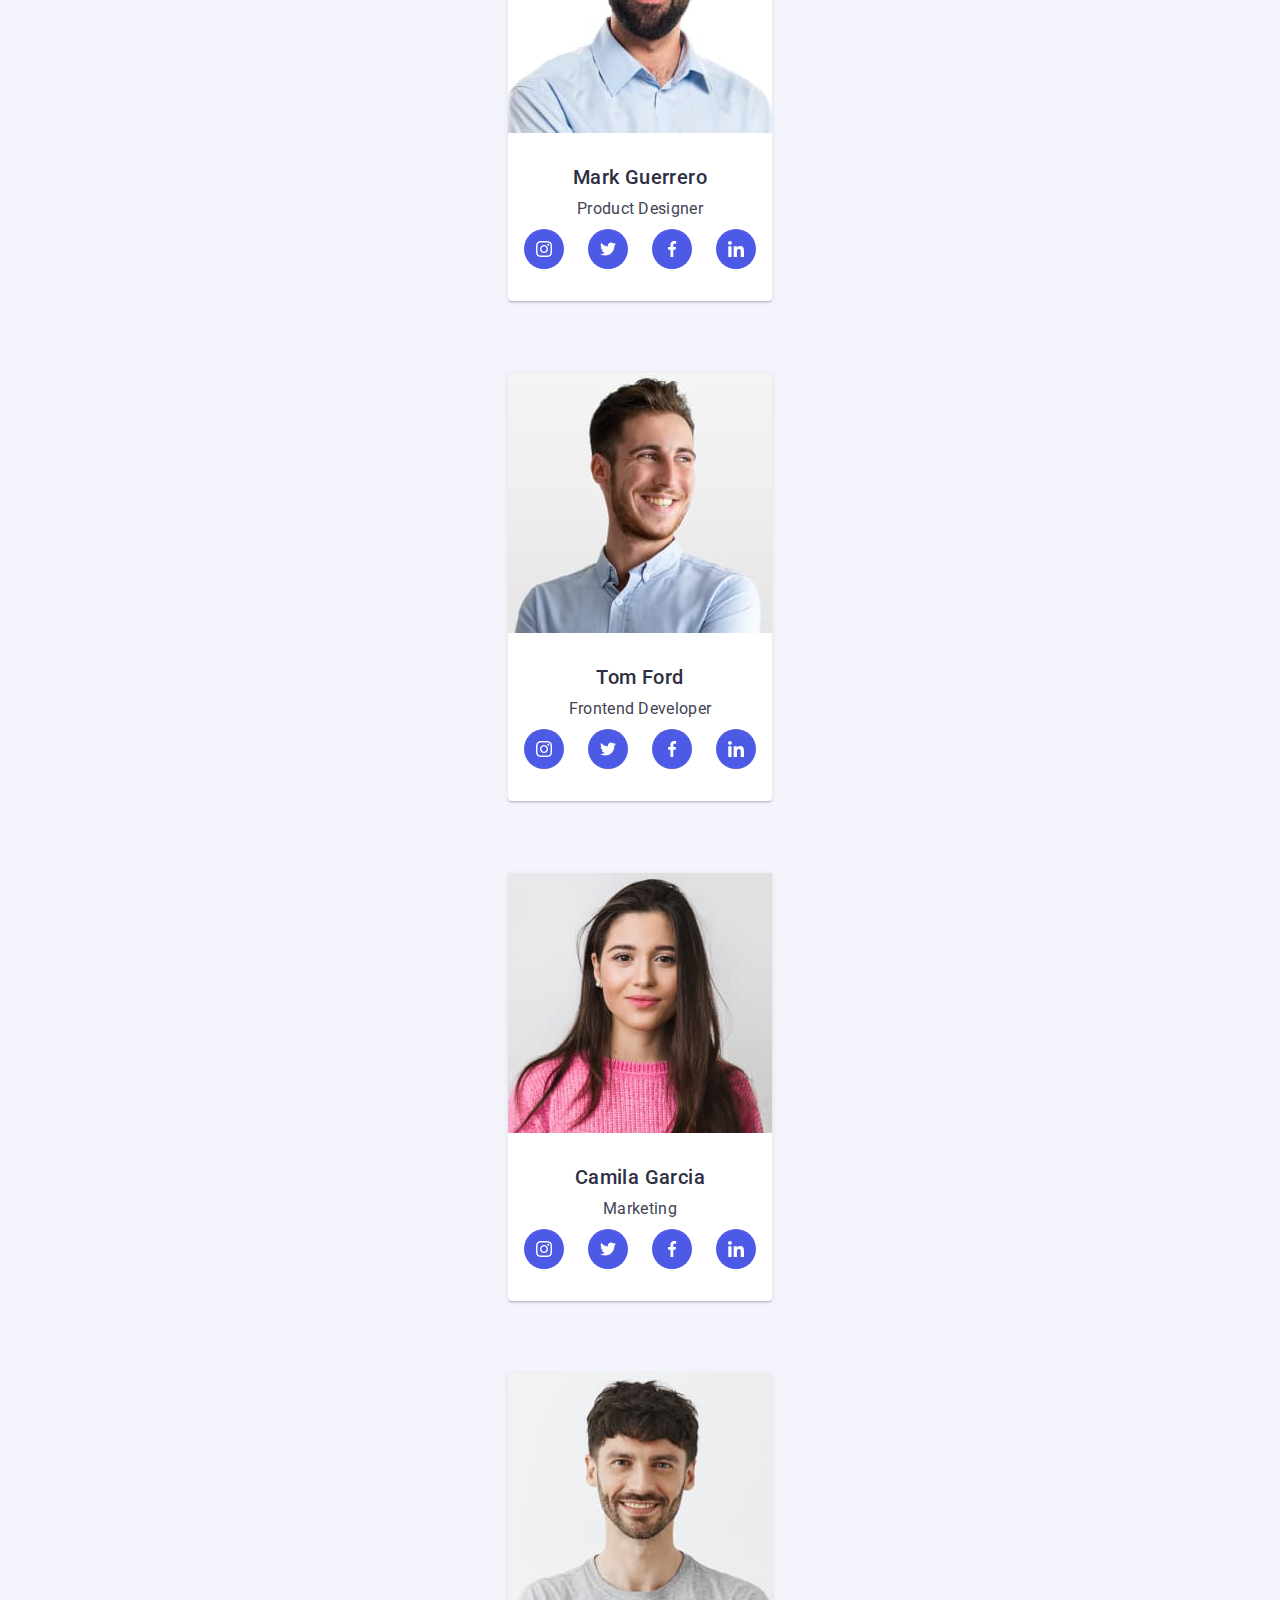
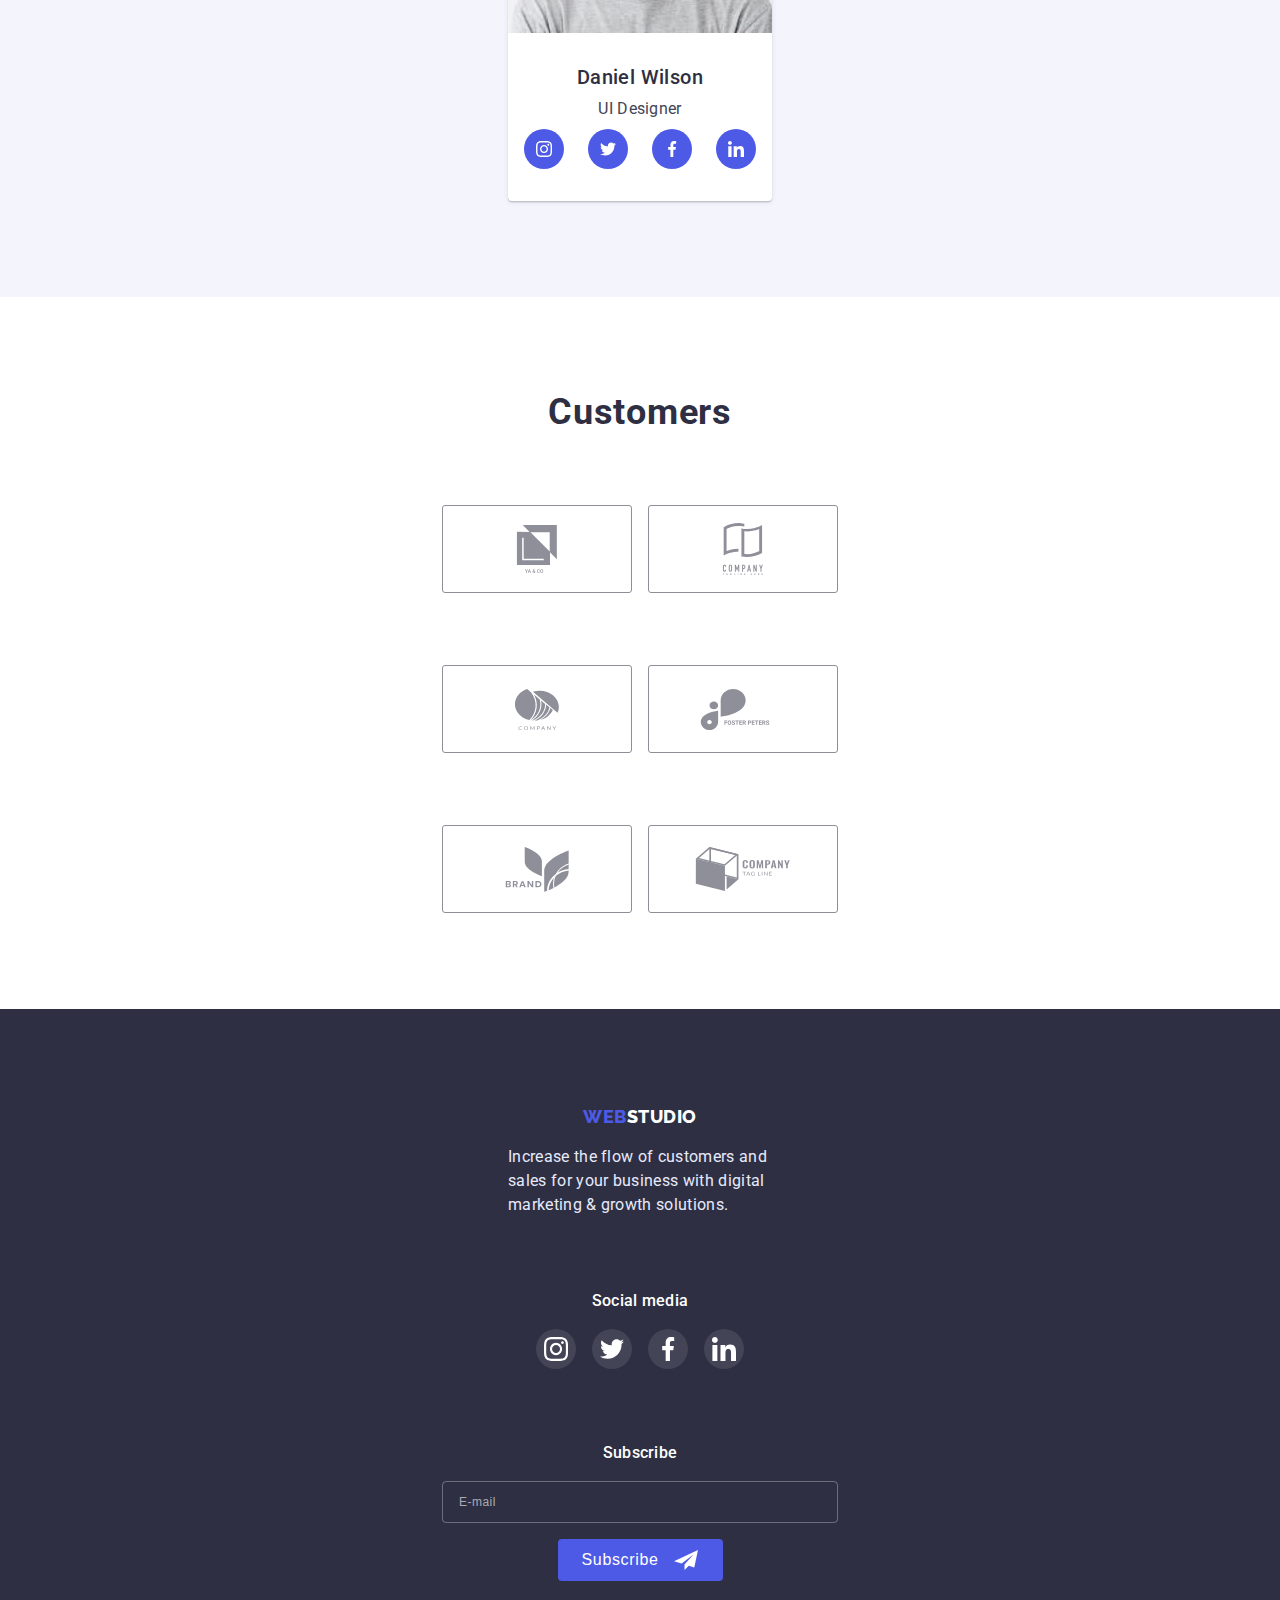
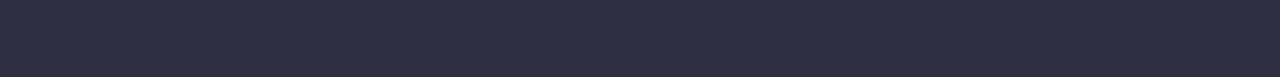
==== commit 222fd812: "mobile.css for index.html is done" ====
--- a/index.html
+++ b/index.html
@@ -13,7 +13,7 @@
     <link rel="stylesheet" href="./css/tablet.css">
     <link rel="stylesheet" href="./css/desktop.css">
 </head>
-<body>
+<body body>
     <!----------HEADER---------->
     <header class="header">
         <div class="container wrap">
@@ -24,11 +24,69 @@
                     <li class="item"> <a class="link" href="./portfolio.html">Portfolio</a> </li>
                     <li class="item"> <a class="link" href="">Contacts</a> </li>
                 </ul>
+                <button type="button" class="menu-open" data-menu-open>
+                    <svg class="burger" width="32" height="22">
+                        <use href="./images/svg/symbol-defs.svg#hamburger"></use>
+                    </svg>
+                </button>
             </nav>
             <ul class="contacts-list list">
                 <li class="item"><a class="link" href="mailto:info@devstudio.com">info@devstudio.com</a></li>
                 <li class="item"><a class="link" href="tel:+110001111111">+11 (000) 111-11-11</a></li>
             </ul>
+        </div>
+        <!-- MOBILE-MENU -->
+        <div class="mobile-menu is-hidden" data-menu>
+            <button type="button" class="menu-close" data-menu-close>
+                <svg class="icon" width="8px" height="8px">
+                    <use href="./images/svg/symbol-defs.svg#close"></use>
+                </svg>
+            </button>
+            <nav class="nav-wrap">
+                <div>
+                    <ul class="mob-site-nav list">
+                        <li class="item"> <a class="link" href="./index.html">Studio</a> </li>
+                        <li class="item"> <a class="link" href="./portfolio.html">Portfolio</a> </li>
+                        <li class="item"> <a class="link" href="">Contacts</a> </li>
+                    </ul>
+                </div>
+                <div>
+                    <ul class="mob-contacts-list list">
+                        <li class="item"><a class="phone link" href="tel:+110001111111">+11 (000) 111-11-11</a></li>
+                        <li class="item"><a class="link" href="mailto:info@devstudio.com">info@devstudio.com</a></li>
+                    </ul>
+                    <ul class="mob-soc list">
+                        <li class="item">
+                            <a href="" class="link">
+                                <svg class="icon" width="24" height="24">
+                                    <use href="./images/svg/symbol-defs.svg#instagram"></use>
+                                </svg>
+                            </a>
+                        </li>
+                        <li class="item">
+                            <a href="" class="link">
+                                <svg class="icon" width="24" height="24">
+                                    <use href="./images/svg/symbol-defs.svg#twitter"></use>
+                                </svg>
+                            </a>
+                        </li>
+                        <li class="item">
+                            <a href="" class="link">
+                                <svg class="icon" width="24" height="24">
+                                    <use href="./images/svg/symbol-defs.svg#facebook"></use>
+                                </svg> 
+                            </a>
+                        </li>
+                        <li class="item">
+                            <a href="" class="link">
+                                <svg class="icon" width="24" height="24">
+                                    <use href="./images/svg/symbol-defs.svg#linkedin"></use>
+                                </svg>  
+                            </a>
+                        </li>
+                    </ul>
+                </div>
+            </nav>
         </div>
         </header>
     <main class="main">
@@ -403,5 +461,6 @@
         </div>
     </div>
     <script src="./js/modal.js"></script>
+    <script src="./js/mobile-menu.js"></script>
 </body>
 </html>--- a/css/mobile.css
+++ b/css/mobile.css
@@ -40,6 +40,9 @@
     max-width: 100%;
     height: auto;
     }
+  .no-scroll {
+    overflow: hidden;
+  }
   .visually-hidden {
     position: absolute;
     width: 1px;
@@ -109,17 +112,11 @@
     color: var(--brand-color);
   }
   .site-nav {
-    display: none;
-  }
-  .contacts-list {
-    display: none;
-  }
-  /* .site-nav {
     display: flex;
     align-items: center;
     margin-left: 76px;
   } 
-   .site-nav .link {
+  .site-nav .link {
     display: block;
     padding-top: 24px;
     padding-bottom: 24px;
@@ -131,7 +128,7 @@
   
     color: var(--navy-blue-color);
     transition: color 250ms cubic-bezier(0.4, 0, 0.2, 1);
-  }
+  } 
   .site-nav .item {
     position: relative;
   }
@@ -171,13 +168,131 @@
     color: var(--slate-color);
     transition: color 250ms cubic-bezier(0.4, 0, 0.2, 1);
   } 
-   .navigation .link:hover,
+  .navigation .link:hover,
   .navigation .link:focus,
   .contacts-list .link:hover,
   .contacts-list .link:focus {
     color: var(--brand-color);
-  } */
-  
+  } 
+  .site-nav {
+    display: none;
+  }
+  .contacts-list {
+    display: none;
+  }
+  
+  /* ---MOBILE-MENU--- */
+
+  .menu-open {
+    position: absolute;
+    top: 24px;
+    right: 16px;
+
+    display: flex;
+    align-items: center;
+    justify-content: center;
+    width: 32px;
+    height: 22px;
+    padding: 0;
+    
+    background-color: transparent;
+    border: none;
+  }
+  .burger {
+    stroke: var(--navy-blue-color);
+  }
+  .mobile-menu {
+    position: fixed;
+    top: 0;
+    z-index: 1;
+    width: 100%;
+    height: 100%;
+    padding-top: 80px;
+    padding-left: 40px;
+    padding-bottom: 40px;
+    background-color: var(--white-color);
+  }
+  .menu-close {
+    position: absolute;
+    width: 24px;
+    height: 24px;
+    top: 40px;
+    right: 40px;
+    
+    display: flex;
+    align-items: center;
+    justify-content: center;
+    padding: 0;
+
+    background-color: var(--cornflower-color);
+    border: 1px solid rgba(0, 0, 0, 0.1);
+    border-radius: 50%;
+  }
+  .mobile-menu .nav-wrap {
+    height: 100%;
+    display: flex;
+    flex-direction: column;
+    justify-content: space-between;
+    overflow: auto;
+  }
+  .mob-site-nav .link {
+    font-weight: 700;
+    font-size: 36px;
+    line-height: 1.11;    
+    letter-spacing: 0.02em;
+        
+    color: var(--navy-blue-color);
+  }
+  .mob-site-nav {
+    margin-bottom: 40px;
+  }
+  .mob-site-nav .link:hover,
+  .mob-site-nav .link:focus {
+    color: var(--brand-color);
+  }
+  .mob-site-nav .item:not(:last-child) {
+    margin-bottom: 40px;
+  }
+  .mob-contacts-list .link {
+    font-weight: 500;
+    font-size: 20px;
+    line-height: 1.20;    
+    letter-spacing: 0.02em;
+    
+    color: var(--slate-color);
+  }
+  .mob-contacts-list .item:not(:last-child) {
+    margin-bottom: 40px;
+  }
+  .mob-contacts-list .item:last-child {
+    margin-bottom: 48px;
+  }
+  .mob-contacts-list .phone {
+    font-weight: 600;
+    font-size: 36px;
+    line-height: 1.11;
+
+    color: var(--brand-color);
+  }
+  .mob-soc {
+    display: flex;
+  }
+  .mob-soc .item + .item {
+    margin-left: calc((100% - 160px) / 4);
+  }
+  .mob-soc .link {
+    display: flex;
+    align-items: center;
+    justify-content: center;
+    padding: 8px;
+
+    background-color: var(--brand-color);
+    border-radius: 50%;
+  }
+  .mob-soc .icon {
+    fill: var(--cloud-color);
+  }
+
   /*---------HERO-------- */
   
   .hero {
@@ -418,7 +533,6 @@
   
     transition: background-color 250ms cubic-bezier(0.4, 0, 0.2, 1);
   }
-  
   .team .icon {
     width: 16px;
     height: 16px;
@@ -663,6 +777,9 @@
   }
   .footer .thumb .title {
     width: 264px;
+    
+    font-weight: 400;
+    font-size: 16px;
     line-height: 1.5;
     letter-spacing: 0.02em; 
   
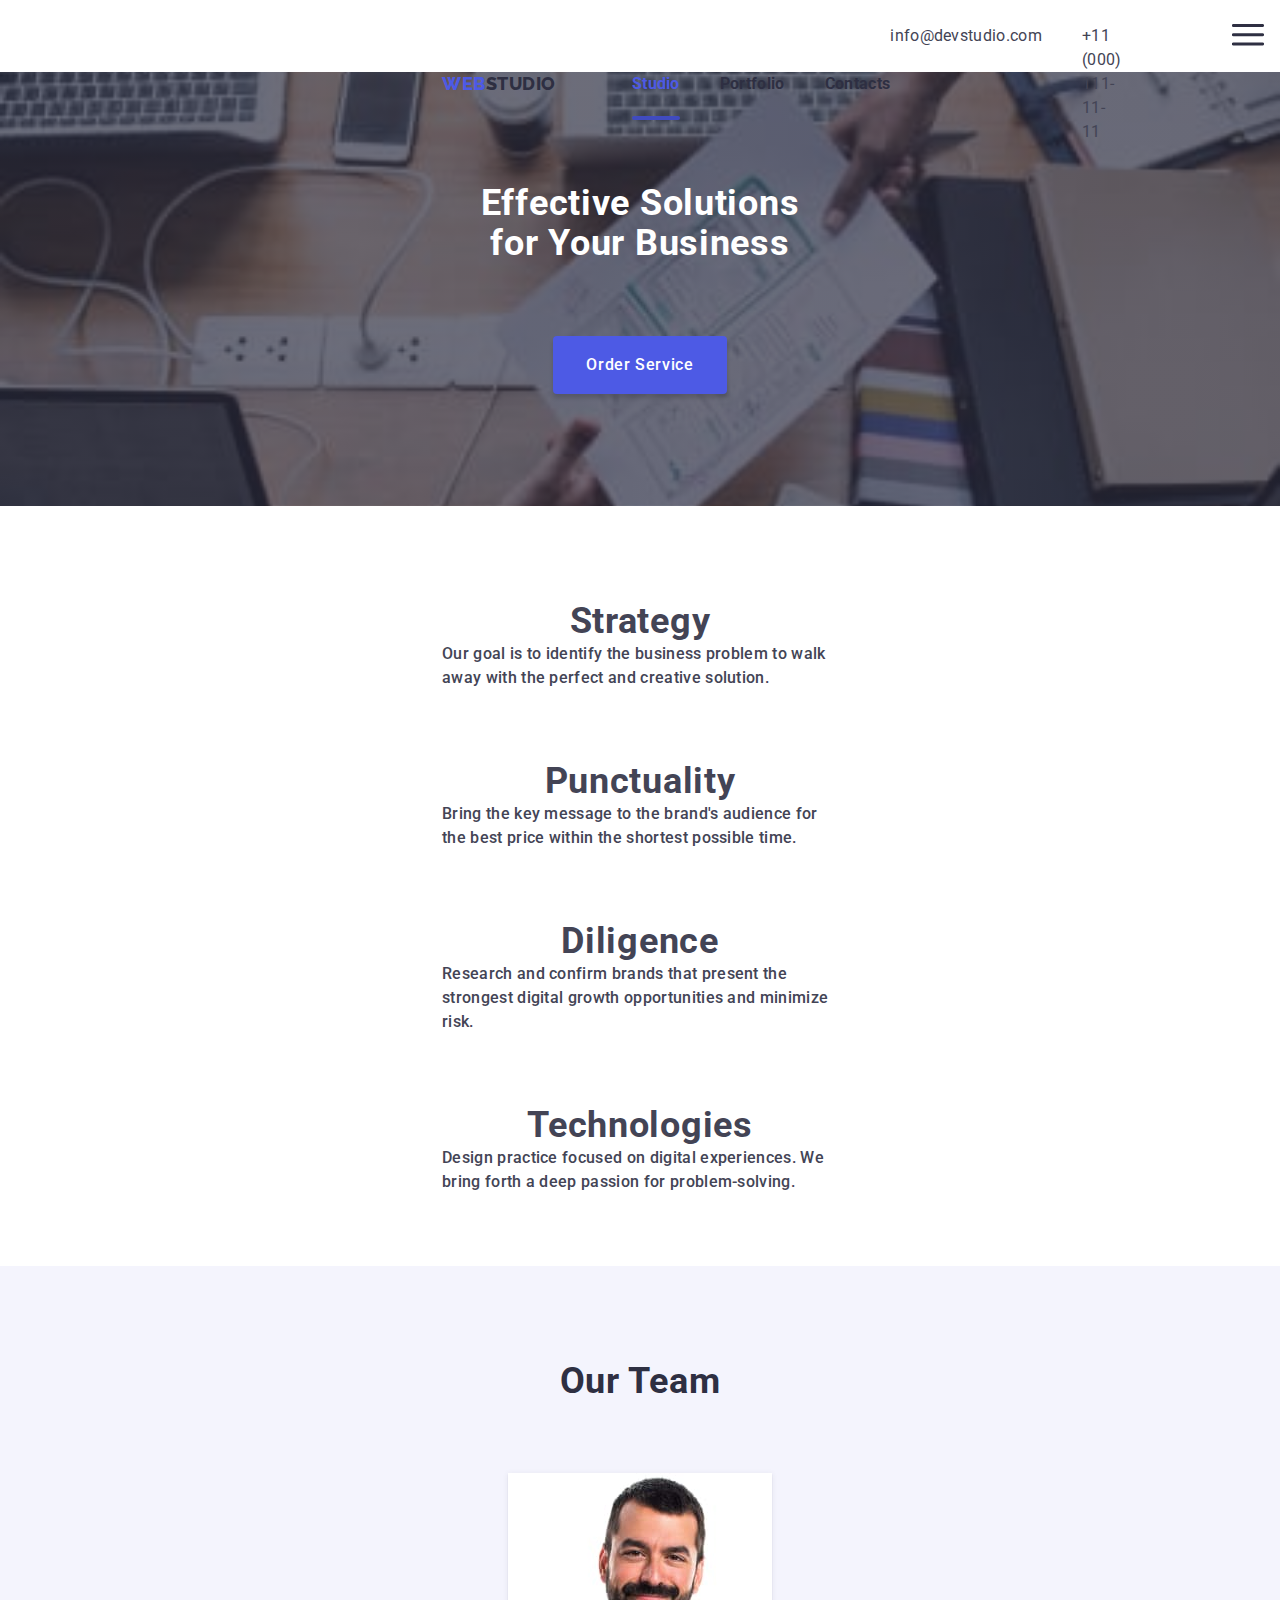
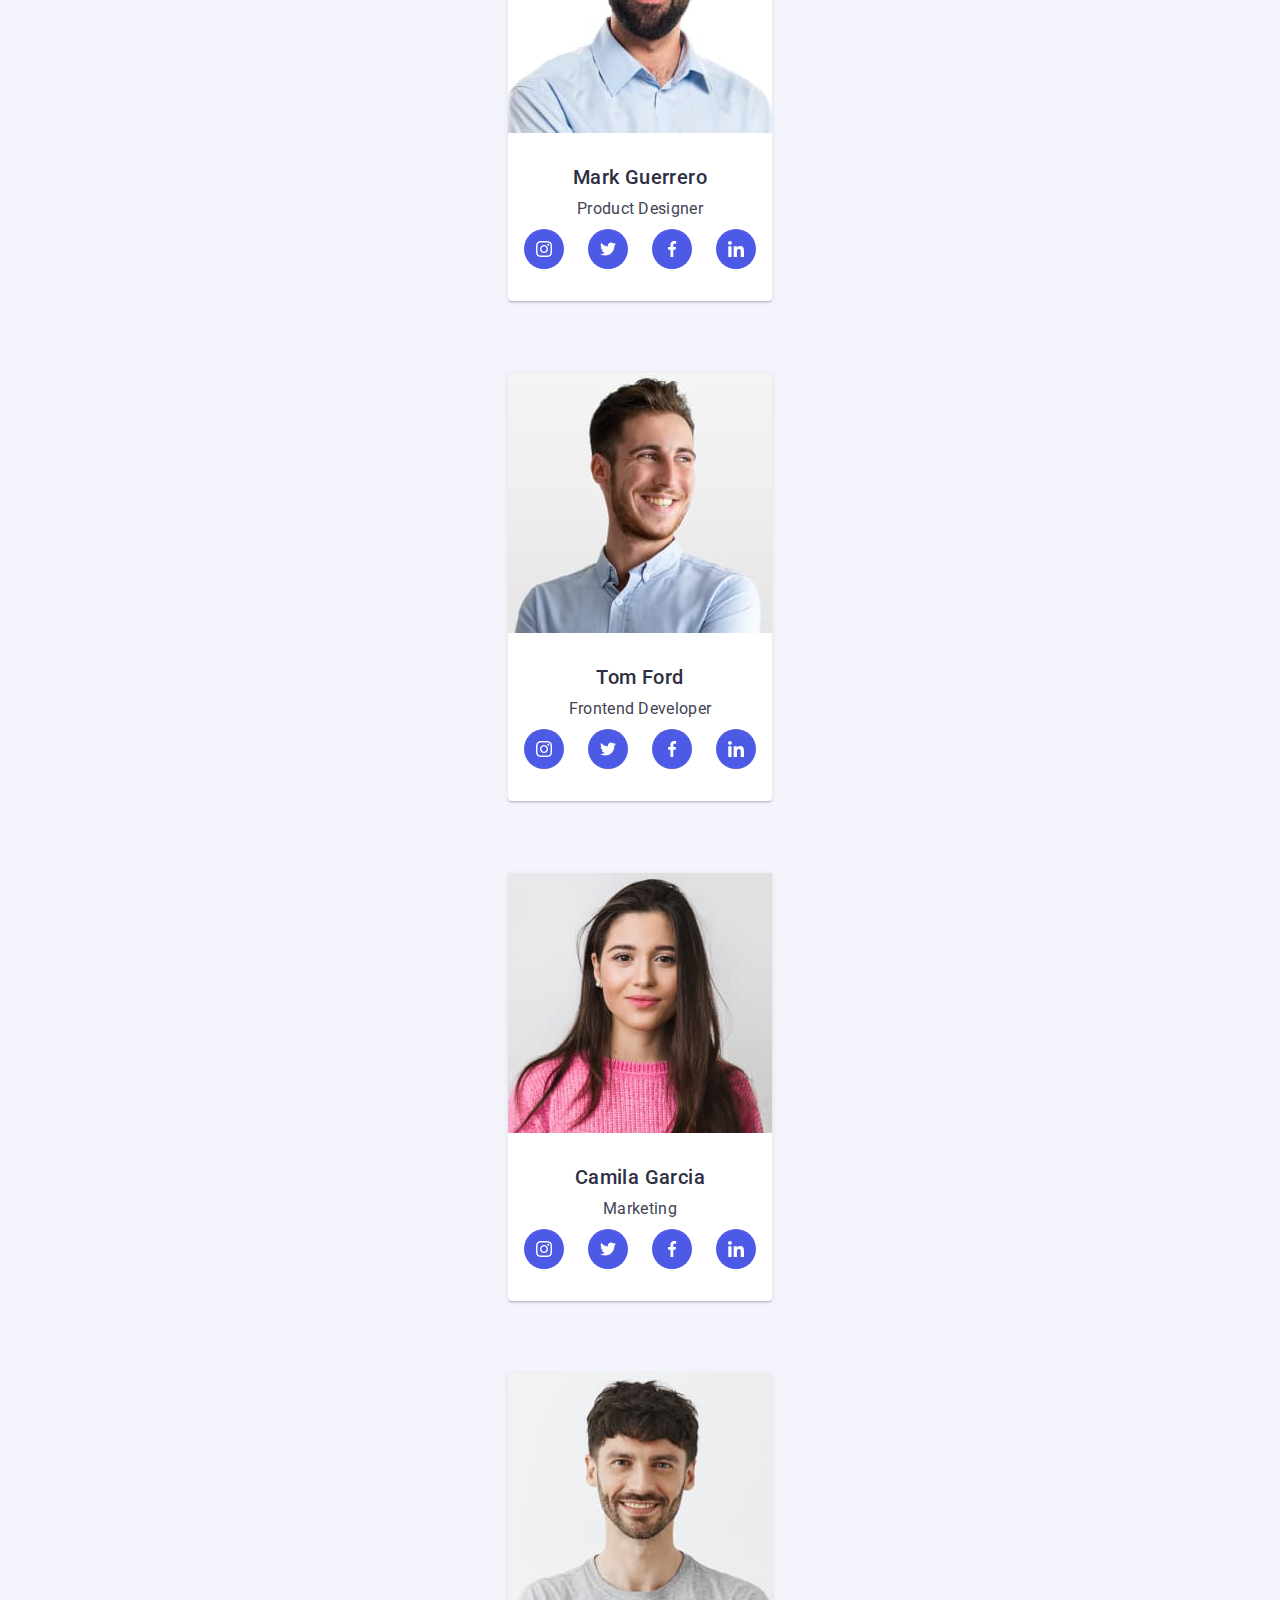
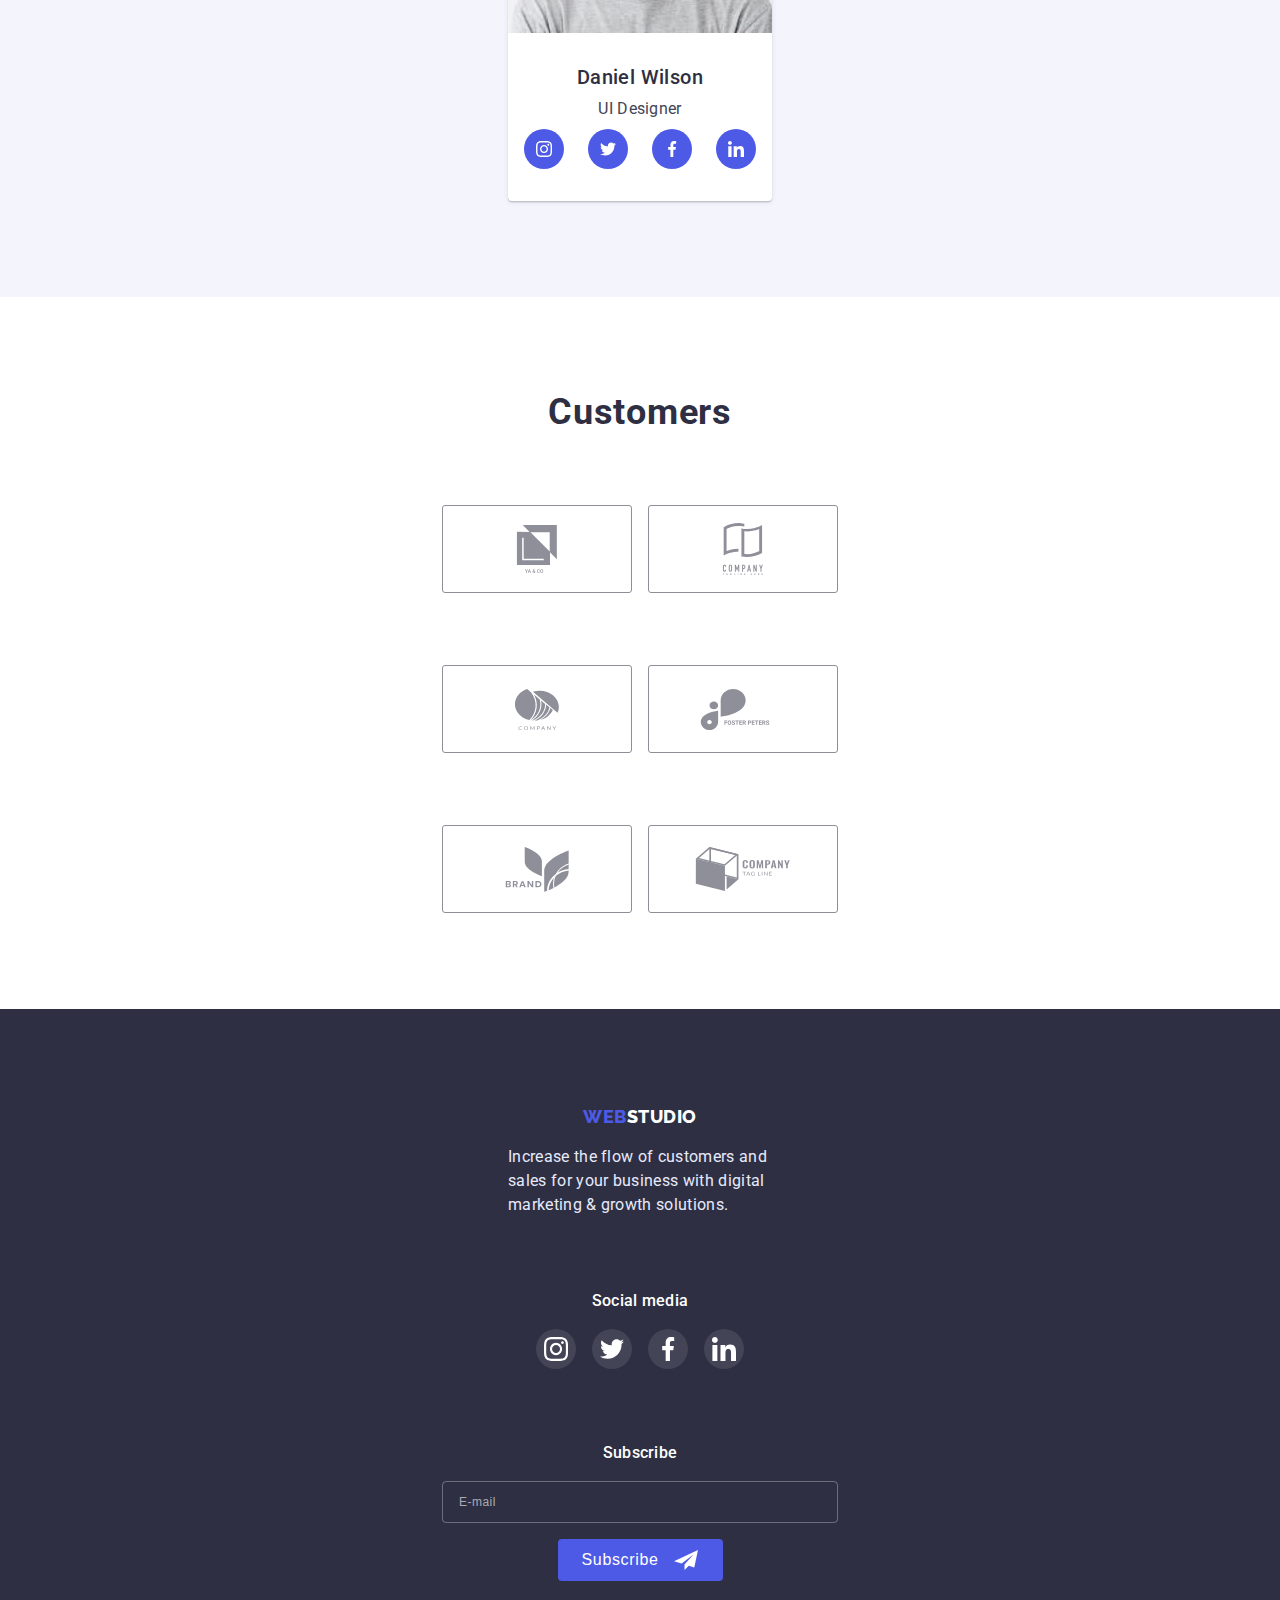
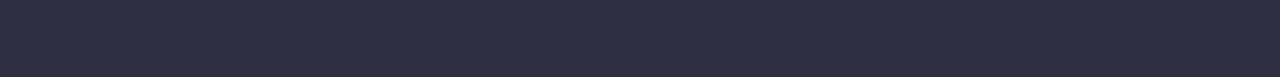
==== commit 1f0f0fae: "completed images in css mobile" ====
--- a/index.html
+++ b/index.html
@@ -160,7 +160,15 @@
             <h2 class="title">Our team</h2>
             <ul class="team-list list">
                 <li class="item card">
-                    <img src="./images/team/Mark-Guerrero.jpg" class="img" alt="Mark Guerrero" width="264">
+                    <picture>
+                        <source
+                        srcset=" 
+                        ./images/team/team-1.jpg 1x, 
+                        ./images/team/team-1-2x.jpg 2x" 
+                        media="(min-width: 320px)"
+                        >
+                        <img src="./images/team/team-1.jpg" class="img" alt="Mark Guerrero" width="264">
+                    </picture>
                     <h3  class="employee">Mark Guerrero</h3>
                     <p class="position">Product Designer</p>
                     <ul class="contacts list">
@@ -195,7 +203,15 @@
                     </ul>
                 </li>
                 <li class="item card">
-                    <img src="./images/team/Tom-Ford.jpg" class="img" alt="Tom Ford" width="264">
+                    <picture>
+                        <source
+                        srcset=" 
+                        ./images/team/team-2.jpg 1x, 
+                        ./images/team/team-2-2x.jpg 2x" 
+                        media="(min-width: 320px)"
+                        >
+                        <img src="./images/team/team-2.jpg" class="img" alt="Tom Ford" width="264">
+                    </picture>
                     <h3 class="employee">Tom Ford</h3>
                     <p class="position">Frontend Developer</p>
                     <ul class="contacts list">
@@ -230,7 +246,15 @@
                     </ul>
                 </li>
                 <li class="item card">
-                    <img src="./images/team/Camila-Garcia.jpg" class="img" alt="Camila Garcia" width="264">
+                    <picture>
+                        <source
+                        srcset=" 
+                        ./images/team/team-3.jpg 1x, 
+                        ./images/team/team-3-2x.jpg 2x" 
+                        media="(min-width: 320px)"
+                        >
+                        <img src="./images/team/team-3.jpg" class="img" alt="Camila Garcia" width="264">
+                    </picture>
                     <h3 class="employee">Camila Garcia</h3>
                     <p class="position">Marketing</p>
                     <ul class="contacts list">
@@ -265,7 +289,15 @@
                     </ul>
                 </li>
                 <li class="item card">
-                    <img src="./images/team/Daniel-Wilson.jpg" class="img" alt="Daniel Wilson" width="264">
+                    <picture>
+                        <source
+                        srcset=" 
+                        ./images/team/team-4.jpg 1x, 
+                        ./images/team/team-4-2x.jpg 2x" 
+                        media="(min-width: 320px)"
+                        >
+                        <img src="./images/team/team-4.jpg" class="img" alt="Daniel Wilson" width="264">
+                    </picture>
                     <h3 class="employee">Daniel Wilson</h3>
                     <p class="position">UI Designer</p>
                     <ul class="contacts list">
@@ -395,18 +427,18 @@
         </div>
             <form class="subscribe-form">
                 <h4 class="title">Subscribe</h4>
-                    <input 
-                    type="email" 
-                    name="subscribe-email"
-                    placeholder="E-mail" 
-                    class="email-input" 
-                    required>
-                    <button type="submit" class="btn">
-                        Subscribe
-                        <svg class="icon">
-                            <use href="./images/svg/symbol-defs.svg#subscribe-icon"></use>
-                        </svg>
-                    </button>
+                <input 
+                type="email" 
+                name="subscribe-email"
+                placeholder="E-mail" 
+                class="email-input" 
+                required>
+                <button type="submit" class="btn">
+                    Subscribe
+                    <svg class="icon">
+                        <use href="./images/svg/symbol-defs.svg#subscribe-icon"></use>
+                    </svg>
+                </button>
             </form>
       </div>
     </footer> 
--- a/css/mobile.css
+++ b/css/mobile.css
@@ -11,6 +11,8 @@
     --white-color: #ffffff;
     --black-color: #000000;
     --modal-bg: #fcfcfc;
+    --hero-gradient: linear-gradient(to right, rgba(46, 47, 66, 0.7), rgba(46, 47, 66, 0.7)
+     ),
   }
   html {
     box-sizing: border-box;
@@ -80,16 +82,17 @@
   .icon {
     overflow: visible;
   }
+
    /*---------HEADER-------- */
   
   .header {
     max-height: 72px;
     box-shadow: 0px 2px 1px rgba(46, 47, 66, 0.08), 0px 1px 1px rgba(46, 47, 66, 0.16), 0px 1px 6px rgba(46, 47, 66, 0.08);
   }
-  /* .header .wrap{
-    display: flex;
-    align-items: center;
-  } */
+  .header .wrap{
+    display: flex;
+    align-items: center;
+  }
   .navigation {
     display: flex;
     align-items: center;
@@ -174,11 +177,13 @@
   .contacts-list .link:focus {
     color: var(--brand-color);
   } 
-  .site-nav {
-    display: none;
-  }
-  .contacts-list {
-    display: none;
+  @media screen and (max-width: 428px) {
+    .site-nav {
+      display: none;
+    }
+    .contacts-list {
+      display: none;
+    }
   }
   
   /* ---MOBILE-MENU--- */
@@ -308,14 +313,21 @@
     margin-right: auto;
   
     background-color: var(--navy-blue-color);
-    background-image: linear-gradient(to right,
-     rgba(46, 47, 66, 0.7),
-     rgba(46, 47, 66, 0.7)
-      ),
-      url(../images/banner/people-office-1.jpg);
+    background-image: 
+      var(--hero-gradient)
+      url(../images/banner/hero-bg-mobile.jpg);
       background-repeat: no-repeat;
       background-position: center;
       background-size: cover;
+  }
+  @media (min-device-pixel-ratio: 2),
+    (min-resolution: 192dpi),
+    (min-resolution: 2dppx) {
+    .hero-overlay {
+      background-image: 
+      var(--hero-gradient) 
+      url('../images/banner/hero-bg-mob-2x.jpg');
+    }
   }
   .hero .title {
     display: inline-block;
@@ -364,16 +376,6 @@
     display: flex;
     flex-wrap: wrap;
   }
-  /* .benefits-list .item + .item {
-    margin-left: 24px;
-  } */
-  /* .benefits .thumb {
-    width: 264px;
-    padding: 24px 100px;
-    margin-bottom: 8px;
-  
-    background-color: var(--cloud-color);
-  } */
   .benefits .thumb {
     display: none;
   }
@@ -383,16 +385,6 @@
     width: 64px;
     height: 64px;
   }
-  /* .benefits .title {
-    margin-bottom: 8px;
-  
-    font-weight: 700;
-    font-size: 20px;
-    line-height: 1.2;
-    letter-spacing: 0.02em;
-  
-    color: var(--navy-blue-color);
-  } */
   .benefits .title {
     display: block;
     width: 100%;
@@ -405,15 +397,6 @@
     letter-spacing: 0.02em;
     text-transform: capitalize;
   }
-  /* .benefits .description {
-    width: 264px;
-  
-    font-size: 16px;
-    line-height: 1.5;
-    letter-spacing: 0.02em;
-  
-    color: var(--slate-color);
-  } */
   .benefits .description {
     display: block;
     width: 100%;
@@ -431,14 +414,12 @@
   .services {
     display: none;
   }
-  
-  /* .services-list {
-    display: flex;
-  }
-  .services-list .item+.item {
-    margin-left: 24px;
-  }
-  .services .title {
+  /*------------TEAM------------- */
+  .team {
+    background-color: var(--cloud-color);
+  }
+  
+  .team .title {
     margin-bottom: 72px;
   
     font-weight: 700;
@@ -449,24 +430,6 @@
     text-transform: capitalize;
   
     color: var(--navy-blue-color);
-  } */
-  
-  /*------------TEAM------------- */
-  .team {
-    background-color: var(--cloud-color);
-  }
-  
-  .team .title {
-    margin-bottom: 72px;
-  
-    font-weight: 700;
-    font-size: 36px;
-    line-height: 1.1;
-    text-align: center;
-    letter-spacing: 0.02em;
-    text-transform: capitalize;
-  
-    color: var(--navy-blue-color);
   }
   .team-list {
     display: flex;
@@ -546,9 +509,6 @@
   
   /* -------CUSTOMERS-------  */
   
-  /* .customers{
-    padding-top: 130px;
-  } */
   .customers .title {
     font-weight: 700;
     font-size: 36px;
@@ -575,9 +535,6 @@
   .customers .list .item:not(:nth-last-child(-n+2)) {
     margin-bottom: 72px ;
   }
-  /*  .customers .item + .item {
-    margin-left: 24px;
-  }*/
   .customers .link { 
     display: flex;
     align-items: center;
@@ -610,41 +567,27 @@
   /* SECOND-PAGE-PORTFOLIO */
   
   .portfolio {
-    padding-top: 96px;
-  }
-  .filters-list {
-    display: flex;
-    justify-content:center  ;
-    margin-bottom: 72px;
-  }
-  .filters-list .item+.item{
-    margin-left: 24px;
-  }
-  
+    padding-top: 48px;
+    padding-bottom: 48px;
+  }
+
   /* PROJECTS-LIST */
   
-  .projects-list {
-    display: flex;
-    flex-wrap: wrap;
-  }
   .projects-list .item {
-    width: calc((100% - 48px) / 3);
+    width: 100%;
   
     border: 1px solid var(--cornflower-color);
     box-shadow: 0px 1px 6px rgba(46, 47, 66, 0.08);
     transition-property: background-color,color,border,box-shadow;
     transition-duration: 250ms;
   }
+  .projects-list .item:not(:last-child) {
+    margin-bottom: 48px;
+  }
   .projects-list .item:hover, 
   .projects-list .item:focus {
     border: 0.5px solid var(--cloud-color);
     box-shadow: 0px 1px 6px rgba(46, 47, 66, 0.08), 0px 1px 1px rgba(46, 47, 66, 0.16), 0px 2px 1px rgba(46, 47, 66, 0.08); 
-  }
-  .projects-list .item:not(:nth-child(3n)) {
-    margin-right: 24px;
-  }
-  .projects-list .item:not(:nth-last-child(-n+3)) {
-    margin-bottom: 48px ;
   }
   .projects-list .link {
     display: block;
@@ -703,10 +646,30 @@
   }
   
   /* ------FILTER-BTNS------ */
-  
+  .filters-list {
+    display: flex;
+    flex-wrap: wrap;
+    align-items: flex-start;
+    justify-content: flex-start;
+    margin-bottom: 48px;
+  }
+  .filters-list .item + .item{
+    margin-left: 24px;
+  }
+  @media screen and (min-width: 340px) and (max-width: 428px) {
+    .filters-list .item:nth-child(3) {
+      margin-right: 10%;
+    }
+  }
+  .filters-list .item:nth-child(4) {
+    margin-left: 0;
+  }
+  .filters-list .item:not(:nth-last-child(-n + 2)) {
+    margin-bottom: 16px;
+  }
   .filters-list .btn {
     display: block;
-    padding: 12px 24px;
+    padding: 8px 16px;
   
     font-family: inherit;
     font-weight: 700;
@@ -732,12 +695,6 @@
     background-color: var(--brand-color);
     box-shadow: 0px 3px 1px rgba(0, 0, 0, 0.1), 0px 2px 1px rgba(0, 0, 0, 0.08), 0px 2px 2px rgba(0, 0, 0, 0.12);
   }
-  /* .active {
-    border: 1px solid var(--brand-color);
-    color: var(--white-color);
-    background-color: var(--brand-color);
-    box-shadow: 0px 3px 1px rgba(0, 0, 0, 0.1), 0px 2px 1px rgba(0, 0, 0, 0.08), 0px 2px 2px rgba(0, 0, 0, 0.12);
-  } */
   
   /*------------FOOTER------------- */
   
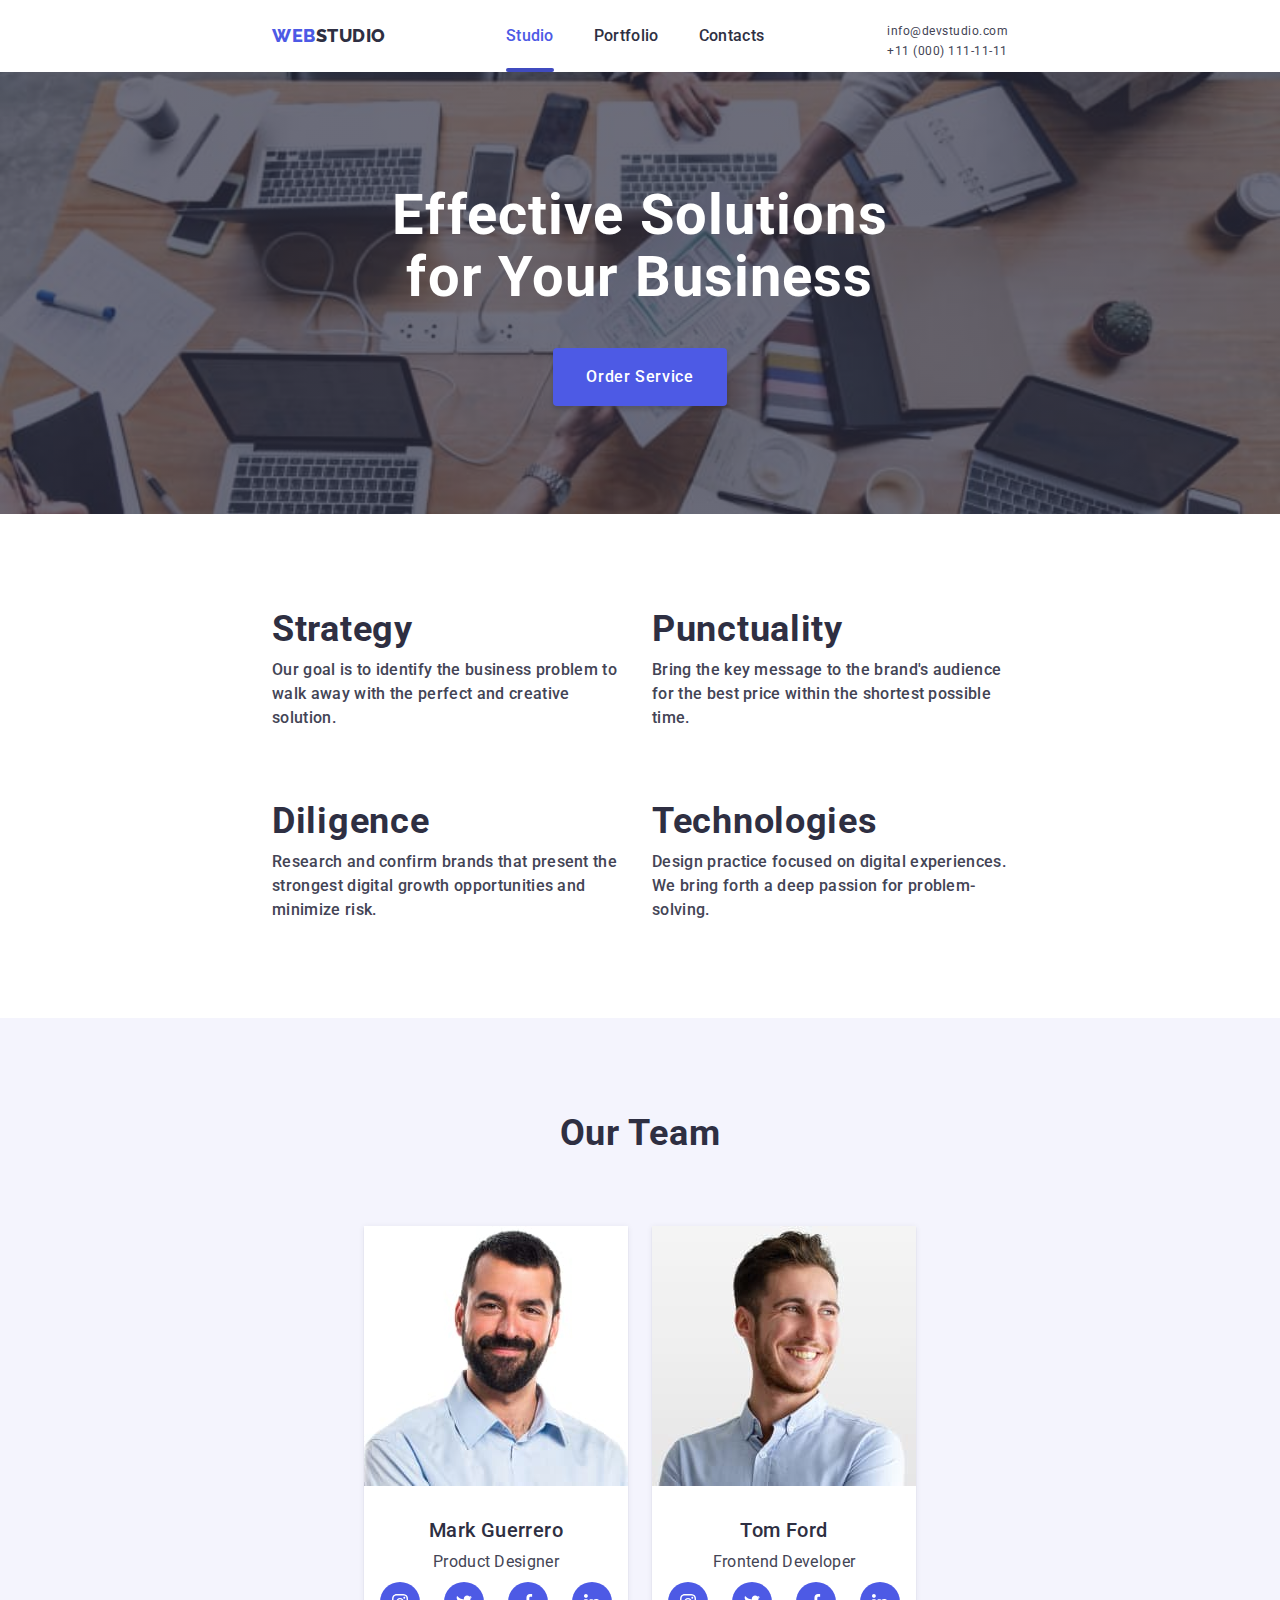
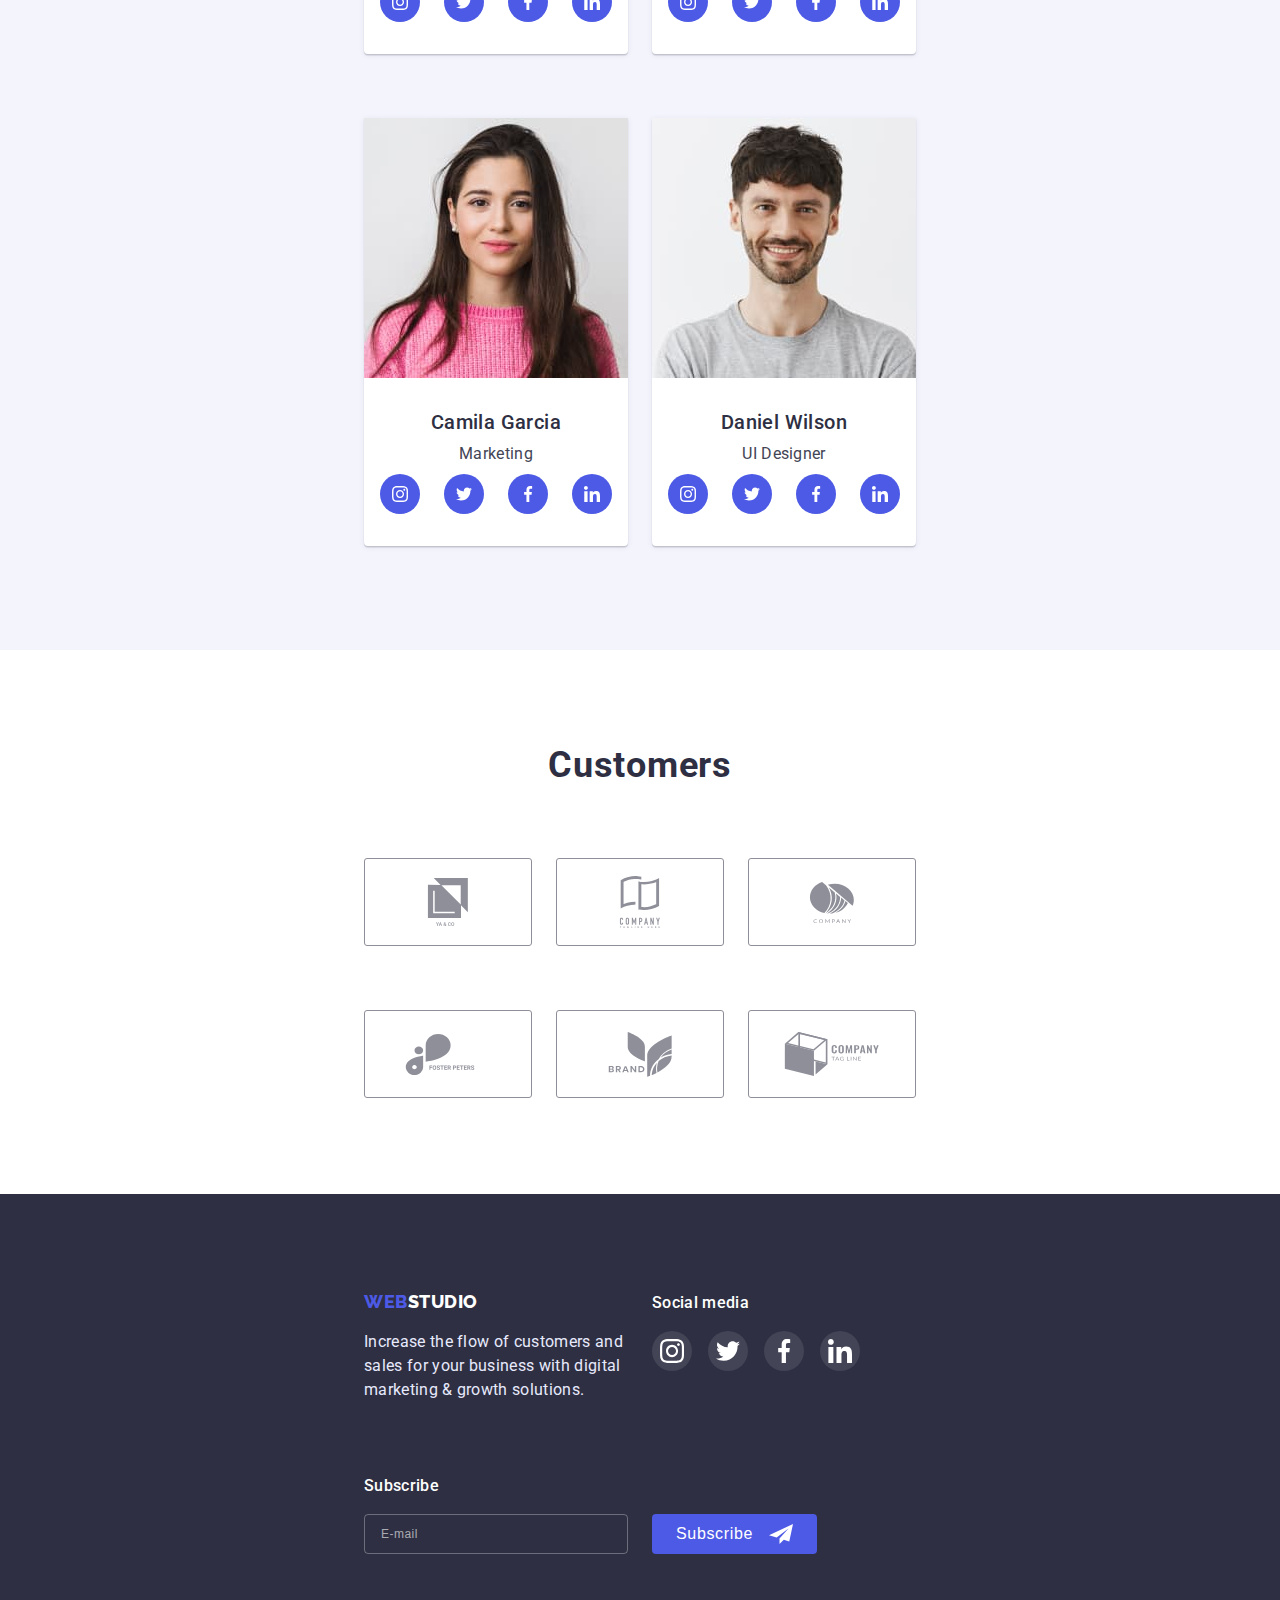
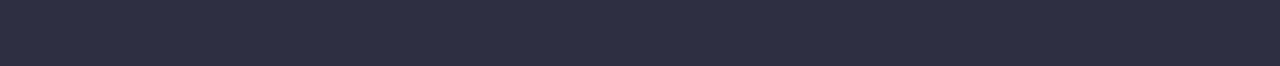
==== commit 1ef0863c: "css for tablet/index.html is done" ====
--- a/index.html
+++ b/index.html
@@ -163,11 +163,11 @@
                     <picture>
                         <source
                         srcset=" 
-                        ./images/team/team-1.jpg 1x, 
-                        ./images/team/team-1-2x.jpg 2x" 
+                        ./images/team/team-mob-1.jpg 1x, 
+                        ./images/team/team-mob-1-2x.jpg 2x" 
                         media="(min-width: 320px)"
                         >
-                        <img src="./images/team/team-1.jpg" class="img" alt="Mark Guerrero" width="264">
+                        <img src="./images/team/team-mob-1.jpg" class="img" alt="Mark Guerrero" width="264">
                     </picture>
                     <h3  class="employee">Mark Guerrero</h3>
                     <p class="position">Product Designer</p>
@@ -206,11 +206,11 @@
                     <picture>
                         <source
                         srcset=" 
-                        ./images/team/team-2.jpg 1x, 
-                        ./images/team/team-2-2x.jpg 2x" 
+                        ./images/team/team-mob-2.jpg 1x, 
+                        ./images/team/team-mob-2-2x.jpg 2x" 
                         media="(min-width: 320px)"
                         >
-                        <img src="./images/team/team-2.jpg" class="img" alt="Tom Ford" width="264">
+                        <img src="./images/team/team-mob-2.jpg" class="img" alt="Tom Ford" width="264">
                     </picture>
                     <h3 class="employee">Tom Ford</h3>
                     <p class="position">Frontend Developer</p>
@@ -249,11 +249,11 @@
                     <picture>
                         <source
                         srcset=" 
-                        ./images/team/team-3.jpg 1x, 
-                        ./images/team/team-3-2x.jpg 2x" 
+                        ./images/team/team-mob-3.jpg 1x, 
+                        ./images/team/team-mob-3-2x.jpg 2x" 
                         media="(min-width: 320px)"
                         >
-                        <img src="./images/team/team-3.jpg" class="img" alt="Camila Garcia" width="264">
+                        <img src="./images/team/team-mob-3.jpg" class="img" alt="Camila Garcia" width="264">
                     </picture>
                     <h3 class="employee">Camila Garcia</h3>
                     <p class="position">Marketing</p>
@@ -292,11 +292,11 @@
                     <picture>
                         <source
                         srcset=" 
-                        ./images/team/team-4.jpg 1x, 
-                        ./images/team/team-4-2x.jpg 2x" 
+                        ./images/team/team-mob-4.jpg 1x, 
+                        ./images/team/team-mob-4-2x.jpg 2x" 
                         media="(min-width: 320px)"
                         >
-                        <img src="./images/team/team-4.jpg" class="img" alt="Daniel Wilson" width="264">
+                        <img src="./images/team/team-mob-4.jpg" class="img" alt="Daniel Wilson" width="264">
                     </picture>
                     <h3 class="employee">Daniel Wilson</h3>
                     <p class="position">UI Designer</p>
@@ -427,6 +427,7 @@
         </div>
             <form class="subscribe-form">
                 <h4 class="title">Subscribe</h4>
+                <div class="form-field">
                 <input 
                 type="email" 
                 name="subscribe-email"
@@ -439,6 +440,7 @@
                         <use href="./images/svg/symbol-defs.svg#subscribe-icon"></use>
                     </svg>
                 </button>
+                </div>
             </form>
       </div>
     </footer> 
--- a/css/mobile.css
+++ b/css/mobile.css
@@ -31,10 +31,10 @@
     padding-top: 96px;
     padding-bottom: 96px;
   }
-  h1,h2,h3,h4,h5,h6,p {
+  h1, h2, h3, h4, h5, h6, p {
     margin: 0;
   }
-  ul,li {
+  ul, li {
     margin: 0;
   }
   img {
@@ -90,6 +90,8 @@
     box-shadow: 0px 2px 1px rgba(46, 47, 66, 0.08), 0px 1px 1px rgba(46, 47, 66, 0.16), 0px 1px 6px rgba(46, 47, 66, 0.08);
   }
   .header .wrap{
+    width: 100%;
+    position: relative;
     display: flex;
     align-items: center;
   }
@@ -117,14 +119,13 @@
   .site-nav {
     display: flex;
     align-items: center;
-    margin-left: 76px;
   } 
   .site-nav .link {
     display: block;
     padding-top: 24px;
     padding-bottom: 24px;
   
-    font-weight: 700;
+    font-weight: 500;
     font-size: 16px;
     line-height: 1.5;
     letter-spacing: 0.02em;
@@ -152,17 +153,11 @@
     border-radius: 2px;
     background-color: var(--ocean-color);
   } 
-   .contacts-list{
-    display: flex;
-    margin-left: auto;
-  } 
-   .contacts-list .item + .item {
-    margin-left: 40px;
+   .contacts-list {
+    display: flex;
   } 
    .contacts-list .link {
     display: block;
-    padding-top: 24px;
-    padding-bottom: 24px;
   
     font-size: 16px;
     line-height: 1.5;
@@ -177,7 +172,7 @@
   .contacts-list .link:focus {
     color: var(--brand-color);
   } 
-  @media screen and (max-width: 428px) {
+  @media screen and (max-width: 768px) {
     .site-nav {
       display: none;
     }
@@ -351,6 +346,7 @@
     font-size: 16px;
     line-height: 1.5;
     letter-spacing: 0.04em;
+    text-align: center;
   
     color: var(--white-color);
     background-color: var(--brand-color);
@@ -370,20 +366,17 @@
   
   .benefits {
     padding-top: 96px;
-    padding-bottom: 0;
+    padding-bottom: 96px;
   }
   .benefits-list {
     display: flex;
     flex-wrap: wrap;
+  }
+  .benefits-list .item:not(:last-child) {
+    margin-bottom: 72px;
   }
   .benefits .thumb {
     display: none;
-  }
-  .benefits .icon {
-    display: block;
-  
-    width: 64px;
-    height: 64px;
   }
   .benefits .title {
     display: block;
@@ -396,18 +389,21 @@
     text-align: center;
     letter-spacing: 0.02em;
     text-transform: capitalize;
+
+    color: var(--navy-blue-color);
   }
   .benefits .description {
     display: block;
     width: 100%;
+    
+    font-weight: 500;
+    font-size: 16px;
+    line-height: 1.50;
+    
+    letter-spacing: 0.02em;
+  }
+  .benefits-list .item:not(:last-child) {
     margin-bottom: 72px;
-    
-    font-weight: 500;
-    font-size: 16px;
-    line-height: 24px;
-    /* or 150% */
-    
-    letter-spacing: 0.02em;
   }
   
   /*---------SERVICES-------- */
@@ -416,9 +412,9 @@
   }
   /*------------TEAM------------- */
   .team {
+    padding-bottom: 128px;
     background-color: var(--cloud-color);
   }
-  
   .team .title {
     margin-bottom: 72px;
   
@@ -445,7 +441,7 @@
   .team-list .card:not(:last-child) {
     margin-bottom: 72px;
   }
-  .team-list  .img{
+  .team-list .img{
     margin-bottom: 32px;
   }
   .team .employee {
@@ -510,12 +506,13 @@
   /* -------CUSTOMERS-------  */
   
   .customers .title {
+    margin-bottom: 72px;
+
     font-weight: 700;
     font-size: 36px;
     line-height: 1.11;
     text-align: center;
     letter-spacing: 0.02em;
-    margin-bottom: 72px;
   
     color: var(--navy-blue-color);
   }
@@ -532,7 +529,7 @@
   .customers .list .item:not(:nth-child(2n)) {
     margin-right: 16px;
   }
-  .customers .list .item:not(:nth-last-child(-n+2)) {
+  .customers .list .item:not(:nth-last-child(-n + 2)) {
     margin-bottom: 72px ;
   }
   .customers .link { 
@@ -743,6 +740,10 @@
     color: var(--cornflower-color);
   }
   .social-media {
+    display: flex;
+    align-items: center;
+    justify-content: center;
+    width: 100%;
     margin-bottom: 72px;
   }
   .social-media .title {
@@ -802,10 +803,15 @@
   
     color: var(--white-color);
   }
+  .form-field {
+    display: block;
+    width: 100%;
+  }
   .subscribe-form .email-input {
     width: 100%;
     margin-bottom: 16px;
     padding: 8px 16px;
+    max-height: 40px;
   
     font-weight: 400;
     font-size: 12px;
@@ -833,8 +839,10 @@
     justify-content: center;
     align-items: center;
     width: 165px;
+    max-height: 40px;
     padding: 8px 24px;
     gap: 16px;
+    margin: 0 auto;
   
     font-weight: 500;
     font-size: 16px;
--- a/css/tablet.css
+++ b/css/tablet.css
@@ -0,0 +1,153 @@
+@media screen and (min-width: 768px) {
+    .container {
+        max-width: 768px;
+    }
+       /* HEADER */
+
+    .header .wrap {
+        justify-content: space-between;
+    }
+    .site-nav {
+        display: flex;  
+        margin-left: 120px;
+    }
+    .contacts-list {
+        position: absolute;
+        top: 24px;
+        right: 16px;
+        display: flex;
+        flex-direction: column;
+    }
+    .contacts-list .item:first-child {
+        margin-bottom: 4px;
+    }
+    .contacts-list .link {
+        font-weight: 400;
+        font-size: 12px;
+        line-height: 1.33;        
+        letter-spacing: 0.04em;
+    }
+    /* MOBILE-MENU */
+
+    .menu-open {
+        display: none;
+    }
+
+    /* HERO */
+
+    .hero {
+        padding-bottom: 108px;
+    }
+    .hero-overlay {
+        background-image: 
+          var(--hero-gradient)
+          url(../images/banner/hero-bg-tablet.jpg);
+          background-repeat: no-repeat;
+          background-position: center;
+          background-size: cover;
+    }
+    @media (min-device-pixel-ratio: 2),
+        (min-resolution: 192dpi),
+        (min-resolution: 2dppx) {
+        .hero-overlay {
+          background-image: 
+          var(--hero-gradient) 
+          url('../images/banner/hero-bg-tablet-2x.jpg');
+        }
+    }
+    .hero .title {
+        width: 496px;
+        margin-bottom: 40px;
+
+        font-size: 56px;
+    }
+
+      /* BENEFITS */
+
+    .benefits-list .item {
+        width: 356px;
+    }
+    .benefits-list .item:nth-child(1) {
+        margin-bottom: 72px;
+    }
+    .benefits-list .item:nth-child(n + 2) {
+        margin-bottom: 0;
+    }
+    .benefits-list .item:nth-child(2n + 1) {
+        margin-right: 24px;
+    }
+    .benefits .title {
+        margin-bottom: 8px;
+        text-align: left;
+    }
+
+    /* TEAM  */
+
+    .team {
+        padding-bottom: 104px;
+    }
+    .team-list .card:nth-child(-n + 2) {
+        margin-bottom: 64px;
+    }
+    .team-list .card:nth-child(3) {
+        margin-bottom: 0;
+    }
+    .team-list .card:nth-child(2n + 1) {
+        margin-right: 24px;
+    }
+
+    /* CUSTOMERS  */
+
+    .customers .container {
+        width: 584px;
+    }
+    .customers .list .item {
+        max-width: 168px;
+    }
+    .customers .list .item:nth-child(-n + 3) {
+        margin-bottom: 64px;
+        margin-right: 0;
+    }
+    .customers .list .item:not(:nth-child(3n)) {
+        margin-right: 24px;
+    }
+    .customers .list .item:nth-child(4) {
+        margin-bottom: 0;
+    }
+
+    /* FOOTER  */
+
+    .footer .container {
+        width: 584px;
+        justify-content: start;
+    }
+    .footer .thumb {
+        margin-right: 24px;
+    }
+    .footer .thumb .logo {
+        margin-right: auto;
+    }
+    .footer .social-media {
+        display: block;
+        width: 208px;
+        margin-bottom: 102px;
+    }
+    .footer .social-media .title {
+        margin-right: auto;
+    }
+    .subscribe-form .title {
+        margin-right: auto;
+    }
+    .footer .form-field {
+        display: flex;
+        width: 453px;
+        justify-content: start;
+        margin-right: auto;
+    }
+    .subscribe-form .email-input {
+        width: 264px;
+        margin-right: 24px;
+    }
+    
+
+}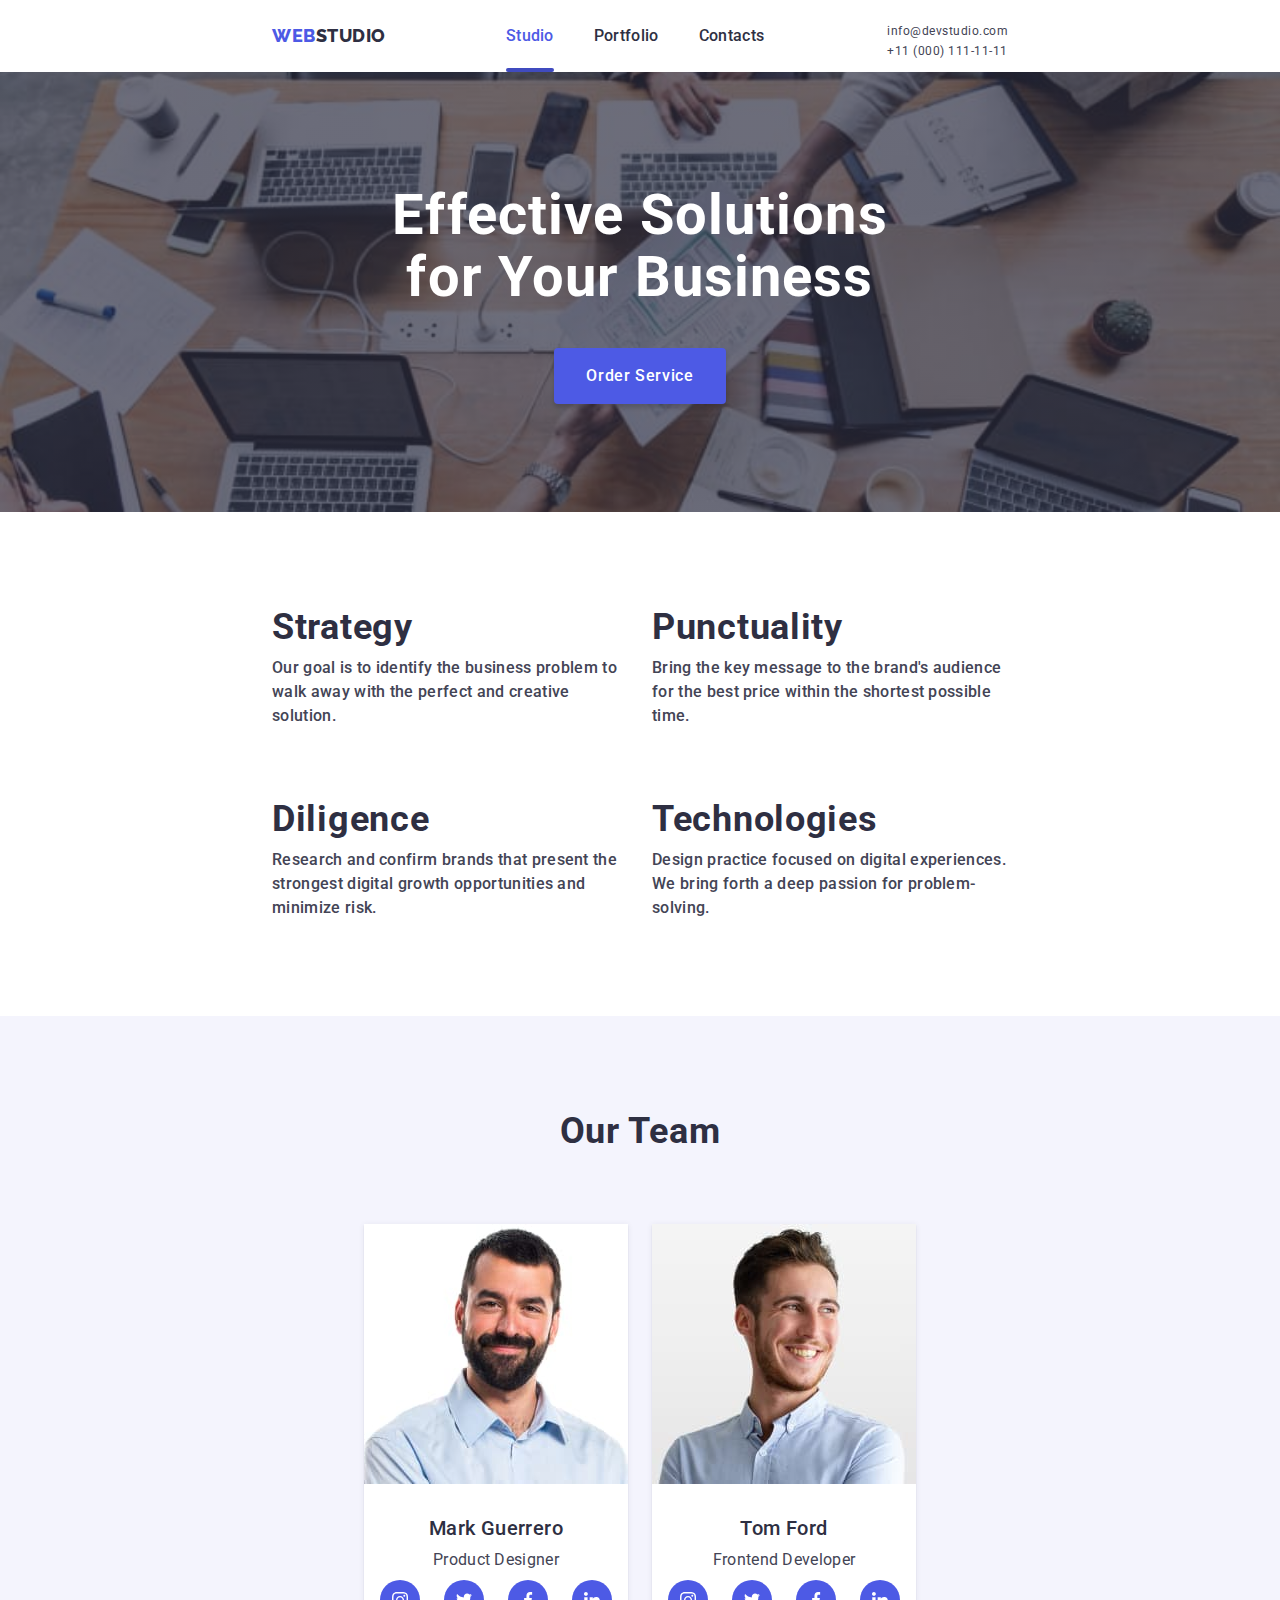
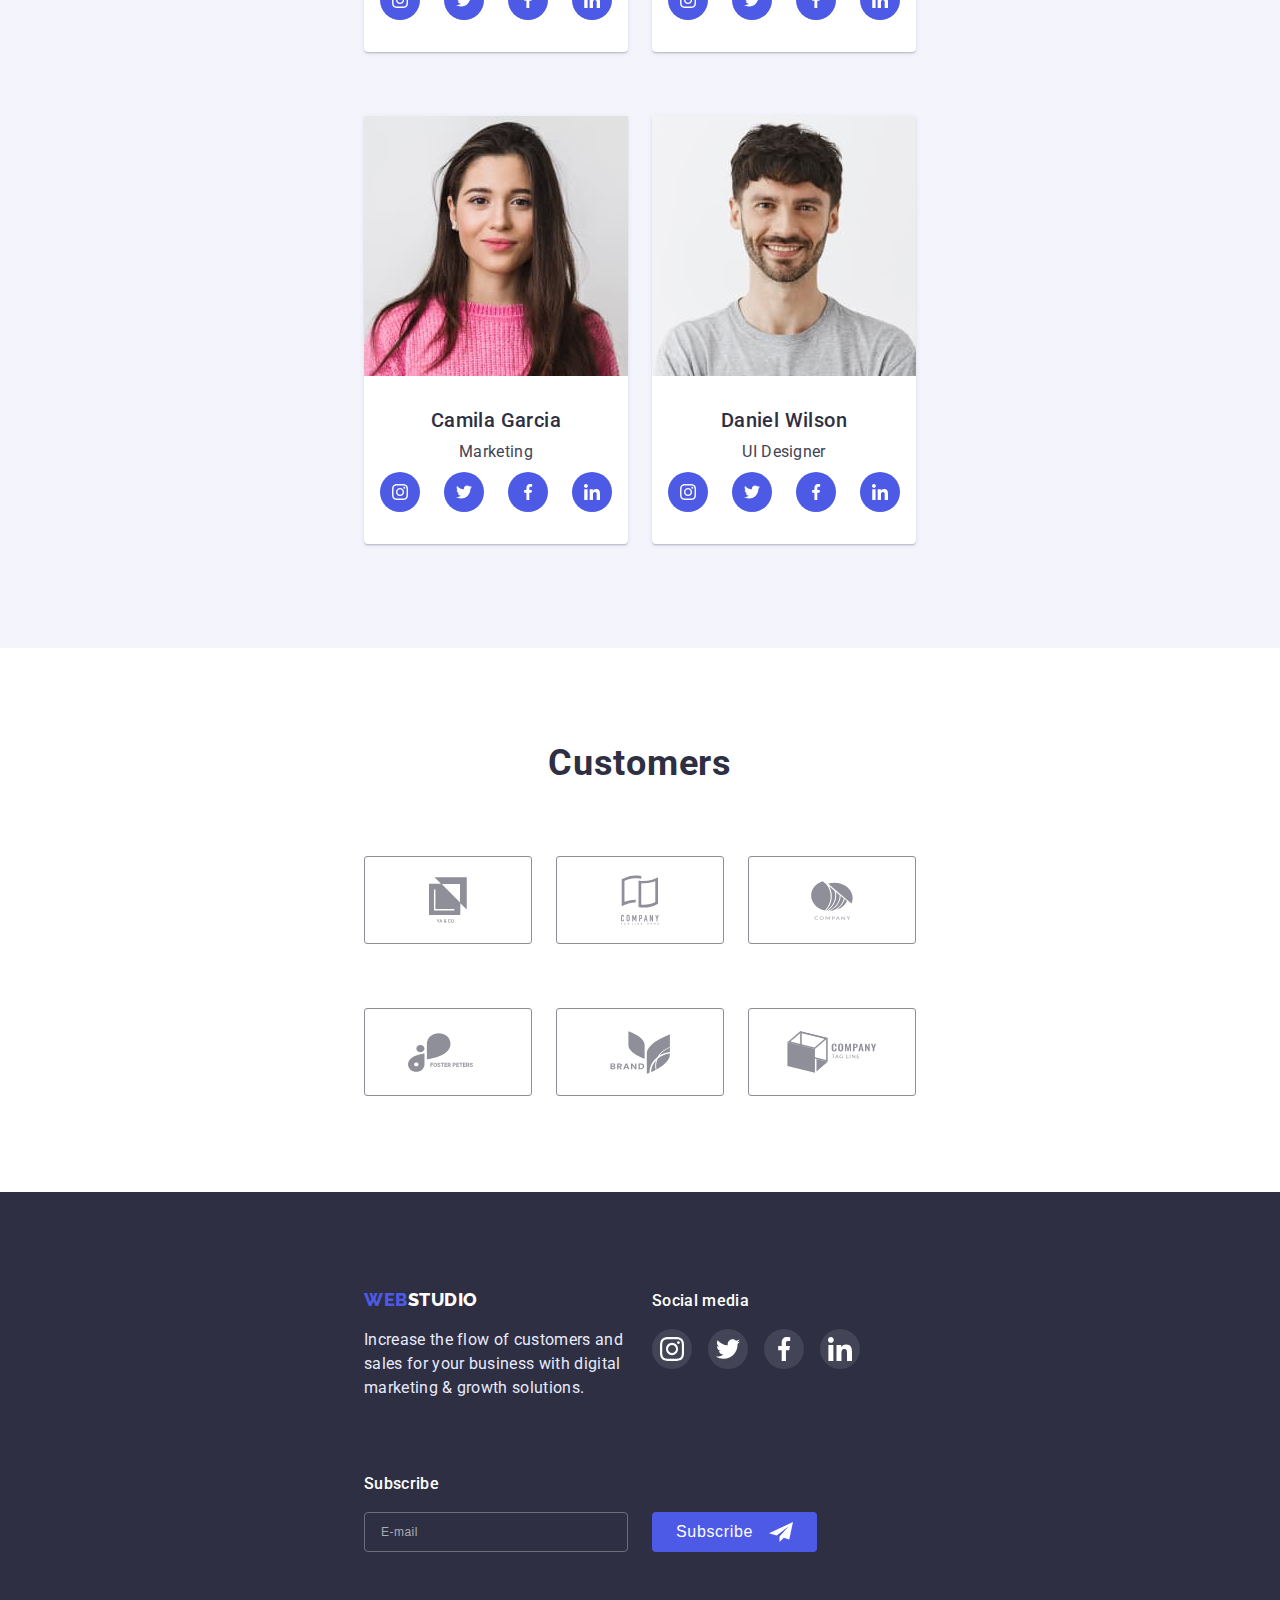
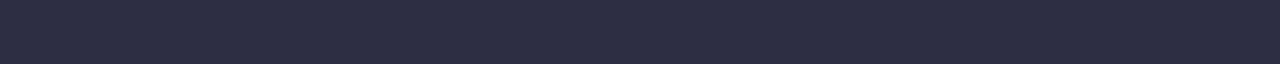
==== commit 86671aa1: "working-hw-07" ====
--- a/index.html
+++ b/index.html
@@ -148,9 +148,39 @@
            <div class="container">
             <h2 class="title">What are we doing</h2>
             <ul class="services-list list">
-                <li class="item"><img src="./images/rectangle/Rectangle1.jpg" alt="statistics" width="360"></li>
-                <li class="item"><img src="./images/rectangle/Rectangle2.jpg" alt="communication-apps"  width="360"></li>
-                <li class="item"><img src="./images/rectangle/Rectangle3.jpg" alt="client-bases"  width="360"></li>
+                <li class="item">
+                    <picture>
+                        <source
+                        srcset="
+                        ./images/rectangle/desktop-1-1x.jpg 1x,
+                        ./images/rectangle/desktop-1-2x.jpg 2x"
+                        media="(min-width: 1440px)"
+                        >
+                        <img src="./images/rectangle/Rectangle1.jpg" alt="statistics" >
+                    </picture>
+                </li>
+                <li class="item">
+                    <picture>
+                        <source
+                        srcset="
+                        ./images/rectangle/desktop-2-1x.jpg 1x,
+                        ./images/rectangle/desktop-2-2x.jpg 2x"
+                        media="(min-width: 1440px)"
+                        >
+                        <img src="./images/rectangle/Rectangle2.jpg" alt="communication-apps" >                    
+                    </picture>
+                </li>
+                <li class="item"> 
+                    <picture>
+                        <source
+                        srcset="
+                        ./images/rectangle/desktop-3-1x.jpg 1x,
+                        ./images/rectangle/desktop-3-2x.jpg 2x"
+                        media="(min-width: 1440px)"
+                        >
+                        <img src="./images/rectangle/Rectangle3.jpg" alt="client-bases" >       
+                    </picture>
+                </li>
             </ul>
            </div>
         </section>
--- a/css/mobile.css
+++ b/css/mobile.css
@@ -26,7 +26,7 @@
   
     color: var(--slate-color); 
   }
-  /* ------TECH-TEGS------ */
+  /* TECH-TEGS */
   section {
     padding-top: 96px;
     padding-bottom: 96px;
@@ -82,9 +82,7 @@
   .icon {
     overflow: visible;
   }
-
-   /*---------HEADER-------- */
-  
+  /* HEADER */
   .header {
     max-height: 72px;
     box-shadow: 0px 2px 1px rgba(46, 47, 66, 0.08), 0px 1px 1px rgba(46, 47, 66, 0.16), 0px 1px 6px rgba(46, 47, 66, 0.08);
@@ -172,7 +170,7 @@
   .contacts-list .link:focus {
     color: var(--brand-color);
   } 
-  @media screen and (max-width: 768px) {
+  @media screen and (max-width: 767px) {
     .site-nav {
       display: none;
     }
@@ -180,9 +178,7 @@
       display: none;
     }
   }
-  
-  /* ---MOBILE-MENU--- */
-
+  /* MOBILE-MENU */
   .menu-open {
     position: absolute;
     top: 24px;
@@ -292,9 +288,7 @@
   .mob-soc .icon {
     fill: var(--cloud-color);
   }
-
-  /*---------HERO-------- */
-  
+  /* HERO */
   .hero {
     padding-top: 112px;
     padding-bottom: 112px;
@@ -339,7 +333,7 @@
   }
   .hero .btn {
     display: inline-block;
-    padding: 16px 32px;
+    padding: 15px 31px;
   
     font-family: inherit;
     font-weight: 500;
@@ -361,9 +355,7 @@
   .hero .btn:focus {
     background-color: var(--ocean-color);
   }
-  
-  /*---------BENEFITS-------- */
-  
+  /* BENEFITS */
   .benefits {
     padding-top: 96px;
     padding-bottom: 96px;
@@ -381,6 +373,7 @@
   .benefits .title {
     display: block;
     width: 100%;
+    margin-bottom: 8px;
   
     font-weight: 700;
     font-size: 36px;
@@ -405,12 +398,11 @@
   .benefits-list .item:not(:last-child) {
     margin-bottom: 72px;
   }
-  
-  /*---------SERVICES-------- */
+  /* SERVICES */
   .services {
     display: none;
   }
-  /*------------TEAM------------- */
+  /* TEAM */
   .team {
     padding-bottom: 128px;
     background-color: var(--cloud-color);
@@ -437,6 +429,8 @@
     background: var(--white-color);
     box-shadow: 0px 1px 6px rgba(46, 47, 66, 0.08), 0px 1px 1px rgba(46, 47, 66, 0.16), 0px 2px 1px rgba(46, 47, 66, 0.08);
     border-radius: 0px 0px 4px 4px;
+
+    padding-bottom: 32px;
   }
   .team-list .card:not(:last-child) {
     margin-bottom: 72px;
@@ -449,7 +443,7 @@
   
     font-weight: 500;
     font-size: 20px;
-    line-height: 1.2;
+    line-height: 1.20;
     text-align: center;
     letter-spacing: 0.02em;
   
@@ -460,7 +454,7 @@
   
     font-weight: 400;
     font-size: 16px;
-    line-height: 1.5;
+    line-height: 1.50;
     text-align: center;
     letter-spacing: 0.02em;
   
@@ -469,8 +463,6 @@
   .team .contacts {
     display: flex;
     justify-content: center;
-  
-    margin-bottom: 32px;
   }
   .contacts .item + .item{
     margin-left: 24px;
@@ -502,9 +494,7 @@
   .team .contacts .link:focus {
     background-color: var(--ocean-color);
   }
-  
-  /* -------CUSTOMERS-------  */
-  
+  /* CUSTOMERS */
   .customers .title {
     margin-bottom: 72px;
 
@@ -526,11 +516,13 @@
     width: calc((100% - 16px) / 2);
     max-width: 190px;
   }
-  .customers .list .item:not(:nth-child(2n)) {
-    margin-right: 16px;
-  }
-  .customers .list .item:not(:nth-last-child(-n + 2)) {
-    margin-bottom: 72px ;
+  @media screen and (min-width: 320px) and (max-width: 767px) {
+    .customers .list .item:not(:nth-child(2n)) {
+      margin-right: 16px;
+    }
+    .customers .list .item:not(:nth-last-child(-n + 2)) {
+      margin-bottom: 72px ;
+    }
   }
   .customers .link { 
     display: flex;
@@ -549,7 +541,7 @@
   }
   .customers .icon {
     display: block;
-    width: 110px;
+    width: 104px;
     height: 56px;
     fill: var(--light-slate-color);
   
@@ -559,90 +551,12 @@
   .customers .link:focus .icon{
     fill: var(--ocean-color);
   }
-  
-  
   /* SECOND-PAGE-PORTFOLIO */
-  
   .portfolio {
     padding-top: 48px;
     padding-bottom: 48px;
   }
-
-  /* PROJECTS-LIST */
-  
-  .projects-list .item {
-    width: 100%;
-  
-    border: 1px solid var(--cornflower-color);
-    box-shadow: 0px 1px 6px rgba(46, 47, 66, 0.08);
-    transition-property: background-color,color,border,box-shadow;
-    transition-duration: 250ms;
-  }
-  .projects-list .item:not(:last-child) {
-    margin-bottom: 48px;
-  }
-  .projects-list .item:hover, 
-  .projects-list .item:focus {
-    border: 0.5px solid var(--cloud-color);
-    box-shadow: 0px 1px 6px rgba(46, 47, 66, 0.08), 0px 1px 1px rgba(46, 47, 66, 0.16), 0px 2px 1px rgba(46, 47, 66, 0.08); 
-  }
-  .projects-list .link {
-    display: block;
-    width: 100%;
-    height: 100%;
-  }
-  .projects-list .img-thumb {
-    position: relative;
-    overflow: hidden;
-  }
-  .projects-list .thumb {
-    padding: 32px 16px;
-  }
-  .projects-list .title {
-    margin-bottom: 8px;
-  
-    font-weight: 700;
-    font-size: 20px;
-    line-height: 1.2;
-    letter-spacing: 0.02em;
-  
-    color: var(--navy-blue-color);
-  }
-  .projects-list .category {
-    font-size: 16px;
-    line-height: 1.5;
-    letter-spacing: 0.02em;
-  
-    color: var(--slate-color);
-  }
-  /* -------cards-OVERLAY----- */
-  .projects-list .overlay {
-    position: absolute;
-    top: 0;
-    left: 0;
-    width: 100%;
-    min-height: 100%;
-    padding: 40px 32px;
-  
-    font-family: 'Roboto';
-    font-style: normal;
-    font-weight: 400;
-    font-size: 16px;
-    line-height: 1.5;
-    letter-spacing: 0.02em;
-  
-    color: var(--cloud-color);
-    background-color: var(--brand-color);
-  
-    transform: translateY(100%);
-    transition: transform 250ms cubic-bezier(0.4, 0, 0.2, 1);;
-  }
-  .projects-list .item:hover .overlay,
-  .projects-list .item:focus .overlay {
-    transform: translateY(0);
-  }
-  
-  /* ------FILTER-BTNS------ */
+  /* FILTER-BTNS */
   .filters-list {
     display: flex;
     flex-wrap: wrap;
@@ -653,23 +567,25 @@
   .filters-list .item + .item{
     margin-left: 24px;
   }
-  @media screen and (min-width: 340px) and (max-width: 428px) {
+  @media screen and (min-width: 320px) and (max-width: 767px) {
+    .filters-list .item:not(:nth-last-child(-n + 2)) {
+      margin-bottom: 16px;
+    }
+    .filters-list .item:nth-child(4) {
+      margin-left: 0;
+    }
+  }
+  @media screen and (min-width: 332px) and (max-width: 767px) {
     .filters-list .item:nth-child(3) {
       margin-right: 10%;
     }
   }
-  .filters-list .item:nth-child(4) {
-    margin-left: 0;
-  }
-  .filters-list .item:not(:nth-last-child(-n + 2)) {
-    margin-bottom: 16px;
-  }
   .filters-list .btn {
     display: block;
     padding: 8px 16px;
   
     font-family: inherit;
-    font-weight: 700;
+    font-weight: 500;
     font-size: 16px;
     line-height: 1.5;
     text-align: center;
@@ -692,8 +608,86 @@
     background-color: var(--brand-color);
     box-shadow: 0px 3px 1px rgba(0, 0, 0, 0.1), 0px 2px 1px rgba(0, 0, 0, 0.08), 0px 2px 2px rgba(0, 0, 0, 0.12);
   }
-  
-  /*------------FOOTER------------- */
+  /* PROJECTS-LIST */
+  .projects-list .item {
+    width: 100%;
+  
+    border: 1px solid var(--cornflower-color);
+    box-shadow: 0px 1px 6px rgba(46, 47, 66, 0.08);
+    transition-property: background-color,color,border,box-shadow;
+    transition-duration: 250ms;
+  }
+  @media screen and (min-width: 320px) and (max-width: 767px) {
+    .projects-list .item:not(:last-child) {
+      margin-bottom: 48px;
+    }
+  }
+  .projects-list .item:not(:last-child) {
+    margin-bottom: 48px;
+  }
+  .projects-list .item:hover, 
+  .projects-list .item:focus {
+    border: 0.5px solid var(--cloud-color);
+    box-shadow: 0px 1px 6px rgba(46, 47, 66, 0.08), 0px 1px 1px rgba(46, 47, 66, 0.16), 0px 2px 1px rgba(46, 47, 66, 0.08); 
+  }
+  .projects-list .link {
+    display: block;
+    width: 100%;
+    height: 100%;
+  }
+  .projects-list .img-thumb {
+    position: relative;
+    overflow: hidden;
+  }
+  .projects-list .thumb {
+    padding: 32px 16px;
+  }
+  .projects-list .title {
+    margin-bottom: 8px;
+  
+    font-weight: 500;
+    font-size: 20px;
+    line-height: 1.2;
+    letter-spacing: 0.02em;
+  
+    color: var(--navy-blue-color);
+  }
+  .projects-list .category {
+    font-weight: 400;
+    font-size: 16px;
+    line-height: 1.5;
+    letter-spacing: 0.02em;
+  
+    color: var(--slate-color);
+  }
+  /* CARDS-OVERLAY */
+  .projects-list .overlay {
+    position: absolute;
+    top: 0;
+    left: 0;
+    width: 100%;
+    min-height: 100%;
+    padding: 40px 32px;
+  
+    font-family: 'Roboto';
+    font-style: normal;
+    font-weight: 400;
+    font-size: 16px;
+    line-height: 1.5;
+    letter-spacing: 0.02em;
+  
+    color: var(--cloud-color);
+    background-color: var(--brand-color);
+  
+    transform: translateY(100%);
+    transition: transform 250ms cubic-bezier(0.4, 0, 0.2, 1);;
+  }
+  .projects-list .item:hover .overlay,
+  .projects-list .item:focus .overlay {
+    transform: translateY(0);
+  }
+  
+  /* FOOTER */
   
   .footer {
     padding: 96px 0px;
@@ -787,8 +781,7 @@
   
     fill: var(--white-color);
   }
-  
-  /* ----SUBSCRIBE-FORM---- */
+  /* SUBSCRIBE-FORM */
   .subscribe-form {
     width: 100%;
   }
@@ -833,7 +826,6 @@
   .subscribe-form .email-input:focus {
     border-color: var(--brand-color);
   }
-  
   .subscribe-form .btn{
     display: flex;
     justify-content: center;
@@ -869,7 +861,7 @@
     box-shadow: 0px 4px 4px rgba(0, 0, 0, 0.15);
   }
   
-  /* ---------MODAL------- */
+  /* MODAL */
   
   .backdrop {
     position: fixed;
--- a/css/tablet.css
+++ b/css/tablet.css
@@ -1,9 +1,9 @@
 @media screen and (min-width: 768px) {
+    
     .container {
         max-width: 768px;
     }
-       /* HEADER */
-
+    /* HEADER */
     .header .wrap {
         justify-content: space-between;
     }
@@ -28,13 +28,10 @@
         letter-spacing: 0.04em;
     }
     /* MOBILE-MENU */
-
     .menu-open {
         display: none;
     }
-
     /* HERO */
-
     .hero {
         padding-bottom: 108px;
     }
@@ -61,9 +58,7 @@
 
         font-size: 56px;
     }
-
-      /* BENEFITS */
-
+    /* BENEFITS */
     .benefits-list .item {
         width: 356px;
     }
@@ -80,9 +75,7 @@
         margin-bottom: 8px;
         text-align: left;
     }
-
     /* TEAM  */
-
     .team {
         padding-bottom: 104px;
     }
@@ -95,28 +88,49 @@
     .team-list .card:nth-child(2n + 1) {
         margin-right: 24px;
     }
-
     /* CUSTOMERS  */
-
-    .customers .container {
-        width: 584px;
-    }
     .customers .list .item {
         max-width: 168px;
     }
-    .customers .list .item:nth-child(-n + 3) {
-        margin-bottom: 64px;
-        margin-right: 0;
+    @media screen and (min-width: 768px) and (max-width: 1439px) {
+        .customers .list .item:nth-child(-n + 3) {
+            margin-bottom: 64px;
+            margin-right: 0;
+        }
     }
     .customers .list .item:not(:nth-child(3n)) {
         margin-right: 24px;
     }
-    .customers .list .item:nth-child(4) {
-        margin-bottom: 0;
+    /* SECOND-PAGE-PORTFOLIO */
+    .portfolio {
+        padding-top: 64px;
+        padding-bottom: 96px;
     }
-
+    /* FILTER-BTNS */
+    .filters-list {
+        margin-bottom: 64px;
+        justify-content: center;
+    }
+    .filters-list .item + .item{
+        margin-left: 24px;
+    }
+    .filters-list .btn {
+        padding: 11px 23px;
+    }
+    /* PROJECTS-LIST */
+    .projects-list {
+        display: flex;
+        flex-wrap: wrap;
+    }
+    .projects-list .item {
+        width: calc((100% - 24px) / 2);
+    }
+    @media screen and (min-width: 768px) and (max-width: 1439px) {
+        .projects-list .item:nth-child(even) {
+            margin-left: 24px;
+        }
+    }
     /* FOOTER  */
-
     .footer .container {
         width: 584px;
         justify-content: start;
@@ -148,6 +162,4 @@
         width: 264px;
         margin-right: 24px;
     }
-    
-
 }--- a/css/desktop.css
+++ b/css/desktop.css
@@ -0,0 +1,200 @@
+@media screen and (min-width: 1440px) {
+
+    .container {
+        max-width: 1160px;
+    }
+    /* HEADER */
+    .header {
+        max-height: 76px;
+    }
+    .header .wrap{
+        display: flex;
+        align-items: center;
+    }
+    .site-nav .link {
+        display: block;
+        padding-top: 24px;
+        padding-bottom: 28px;
+    }
+    .site-nav {
+        margin-left: 76px;
+    }
+    .contacts-list {
+        position: unset;
+        display: flex;
+        flex-direction: unset;
+    }
+    .contacts-list .item:first-child {
+        margin-bottom: 0px;
+    }
+    .contacts-list .item:last-child {
+        margin-left: 40px;
+    }
+    .contacts-list .link {
+        font-size: 16px;
+        line-height: 1.50;
+        letter-spacing: 0.02em;
+    }
+    /* HERO */
+    .hero {
+        padding: 188px 0;
+    }
+    .hero-overlay {
+        background-image: 
+          var(--hero-gradient)
+          url(../images/banner/hero-bg-desktop.jpg);
+          background-repeat: no-repeat;
+          background-position: center;
+          background-size: cover;
+    }
+    @media (min-device-pixel-ratio: 2),
+        (min-resolution: 192dpi),
+        (min-resolution: 2dppx) {
+        .hero-overlay {
+          background-image: 
+          var(--hero-gradient) 
+          url('../images/banner/hero-bg-desktop-2x.jpg');
+        }
+    }
+    .hero .title {
+        margin-bottom: 48px;
+
+        line-height: 1.07;
+    }
+    /* BENEFITS */
+    .benefits {
+        padding: 120px 0;
+    }
+    .benefits-list {
+        display: flex;
+        justify-content: center;
+    }
+    .benefits-list .item {
+        width: 264px;
+    }
+    .benefits-list .item:nth-child(1) {
+        margin-bottom: 0;
+    }
+    .benefits-list .item:not(:last-child) {
+        margin-right: 24px;
+    }
+    .benefits .thumb {
+        display: block;
+        padding: 24px 100px;
+        margin-bottom: 8px;
+      
+        background-color: var(--cloud-color);
+    }
+    .benefits .icon {
+        display: block;
+        width: 64px;
+        height: 64px;
+    }
+    .benefits .title {
+        font-weight: 500;
+        font-size: 20px;
+        line-height: 1.20;
+    }
+    .benefits .description {
+        font-weight: 400;
+    }
+    /* SERVICES */
+    .services {
+        display: block;
+        padding-top: 0;
+        padding-bottom: 120px;
+    }
+    .services-list {
+      display: flex;
+      justify-content: center;
+    }
+    .services-list .item+.item {
+      margin-left: 24px;
+    }
+    .services .title {
+      margin-bottom: 72px;
+    
+      font-weight: 700;
+      font-size: 36px;
+      line-height: 1.1;
+      text-align: center;
+      letter-spacing: 0.02em;
+      text-transform: capitalize;
+    
+      color: var(--navy-blue-color);
+    }
+    /* TEAM  */
+    .team {
+        padding: 120px 0 ;
+    }
+    .team-list .card:nth-child(-n + 2) {
+        margin-bottom: 0;
+    }
+    .team-list .card:not(:last-child) {
+        margin-right: 24px;
+    }
+    /* CUSTOMERS */
+    .customers  {
+        padding: 120px 0;
+    }
+    .customers .list .item {
+        width: calc((100% - 24px) / 6);
+        max-width: 168px;
+    }
+    .customers .list .item:not(:last-child) {
+        margin-right: 24px;
+    }
+    .customers .list .item:nth-child(-n + 3) {
+        margin-bottom: 0;
+    }
+    /* SECOND-PAGE-PORTFOLIO */
+    .portfolio {
+        padding-top: 96px;
+        padding-bottom: 120px;
+    }
+    /* FILTER-BTNS */
+    .filters-list {
+      margin-bottom: 72px;
+    }
+    /* PROJECTS-LIST */
+    .projects-list .item {
+        width: calc((100% - 48px) / 3);
+    }
+    .projects-list .item:not(:nth-child(3n)) {
+        margin-right: 24px;
+    }
+    
+    /* FOOTER  */
+    .footer {
+        padding: 120px 0;
+    }
+    .footer .container {
+        width: inherit;
+        flex-wrap: nowrap;
+        justify-content: center;
+    }
+    .footer .thumb {
+        margin-bottom: 0;
+        margin-right: 120px;
+    }
+    .footer .social-media {
+        margin-bottom: 0;
+        margin-right: 80px;
+    }
+    /* SUBSCRIBE-FORM */
+    .subscribe-form {
+        width: 453px;
+    }
+    .footer .form-field {
+        margin-right: 0;
+    }
+    .subscribe-form .title {
+        display: block;
+        margin-bottom: 16px;
+        margin-right: auto;
+    }
+    .subscribe-form .btn {
+        margin: 0;
+    }
+
+}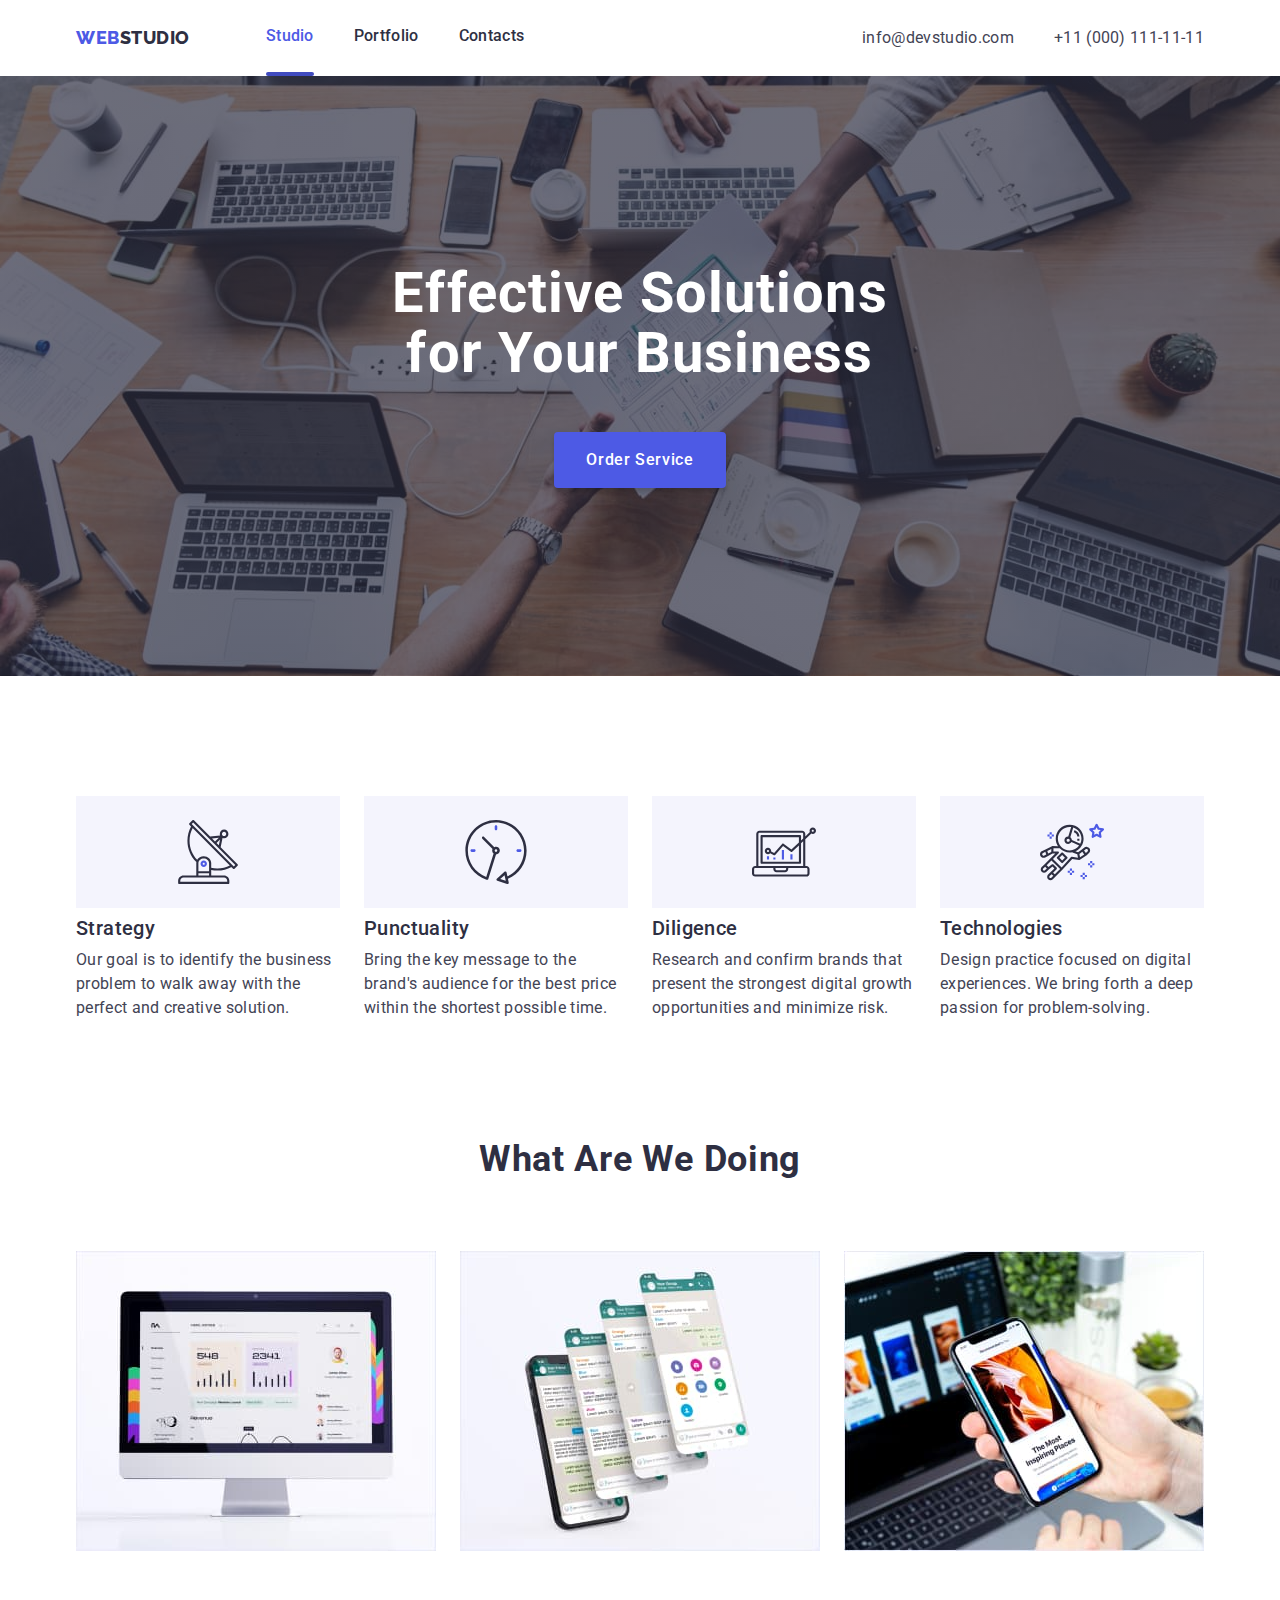
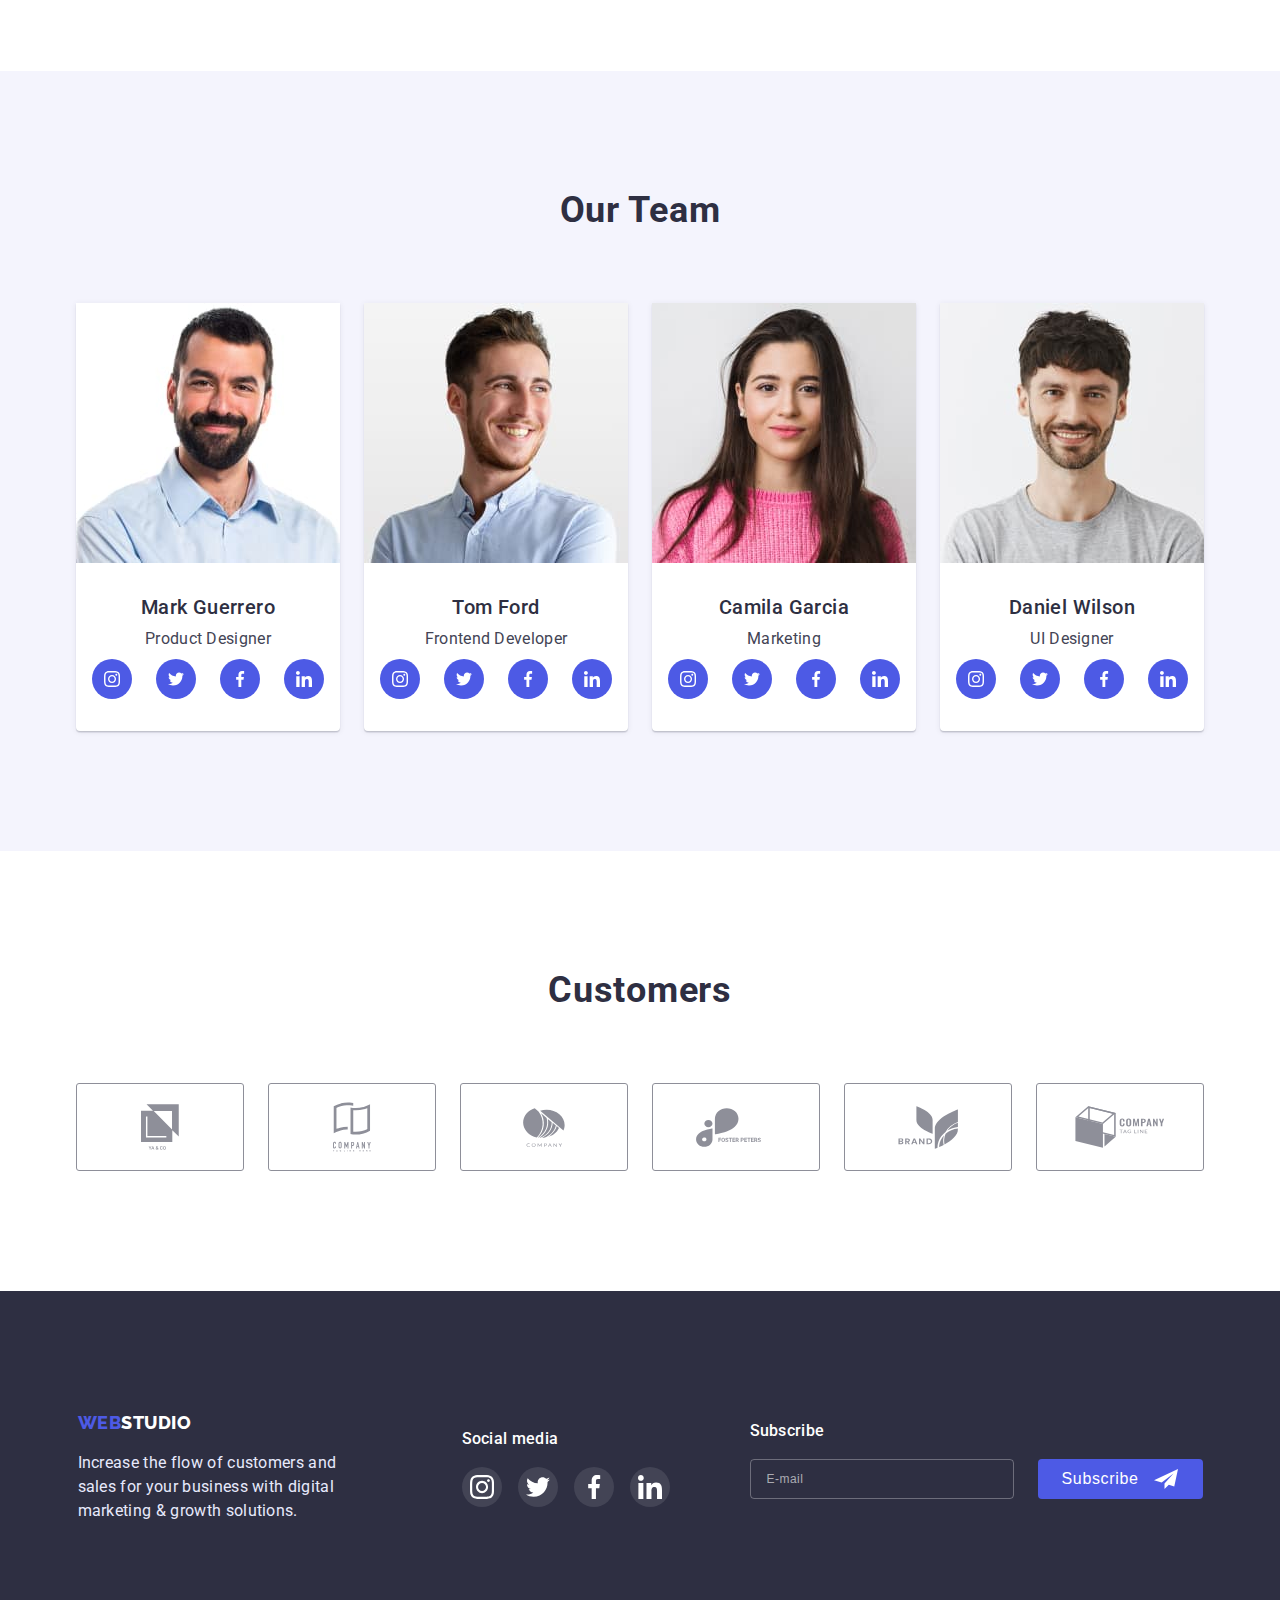
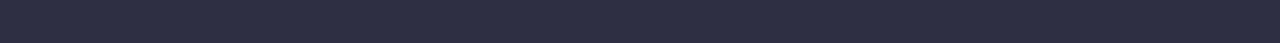
==== commit d439f52a: "hw-07 is done" ====
--- a/index.html
+++ b/index.html
@@ -93,10 +93,12 @@
         <!-------- HERO --------->
         <div class="hero-overlay">
         <section class="hero">
+            <div class="container">
                 <h1 class="title">
                     Effective Solutions for Your Business
                 </h1>
                 <div><button class="btn" type="button" data-modal-open>Order Service</button></div>
+            </div>
         </section>
         </div>
         <!------- BENEFITS ------->
@@ -515,8 +517,10 @@
                             <use href="./images/svg/symbol-defs.svg#vector"></use>
                         </svg>
                     </span>
-                    I accept the terms and conditions of the&nbsp;
-                    <a href="" class="privacy-link">Privacy Policy</a>
+                    <p class="privacy-title">
+                        I accept the terms and conditions of the
+                        <a href="" class="privacy-link">Privacy Policy</a>
+                    </p>
                 </label>
                 <div class="wrap">
                     <button type="submit" class="submit btn">Send</button>
--- a/css/mobile.css
+++ b/css/mobile.css
@@ -65,8 +65,8 @@
   .container {
     max-width: 428px;
     margin: 0 auto;
-    padding-left: 16px;
-    padding-right: 16px;
+    padding-left: 15px;
+    padding-right: 15px;
   }
   .list{
     margin: 0;
@@ -170,7 +170,7 @@
   .contacts-list .link:focus {
     color: var(--brand-color);
   } 
-  @media screen and (max-width: 767px) {
+  @media screen and (max-width: 768px) {
     .site-nav {
       display: none;
     }
@@ -317,6 +317,10 @@
       var(--hero-gradient) 
       url('../images/banner/hero-bg-mob-2x.jpg');
     }
+  }
+  .hero .container {
+    width: 100%;
+    padding: 0;
   }
   .hero .title {
     display: inline-block;
@@ -577,7 +581,7 @@
   }
   @media screen and (min-width: 332px) and (max-width: 767px) {
     .filters-list .item:nth-child(3) {
-      margin-right: 10%;
+      margin-right: 10.2%;
     }
   }
   .filters-list .btn {
@@ -876,9 +880,10 @@
     position: absolute;
     top: 50%;
     left: 50%;
-    width: 408px;
-    min-height: 576px;
-    padding: 24px;
+    width: 100%;
+    max-width: 392px;
+    min-height: 586px;
+    padding: 16px;
     padding-top: 72px;
   
     background-color: var(--modal-bg);
@@ -918,6 +923,13 @@
   .modal-close:hover .icon,
   .modal-close:focus .icon {
     fill: var(--white-color);
+  }
+  @media screen and (max-width: 371px) {
+    .modal .title {
+      width: 200px;
+      margin-left: auto;
+      margin-right: auto;
+    }
   }
   .modal .title {
     margin-bottom: 16px;
@@ -1039,6 +1051,11 @@
     letter-spacing: 0.04em;
   
     color: var(--brand-color);
+  }
+  @media screen and (max-width: 371px) {
+    .privacy-link {
+      display: block;
+    }
   }
   .is-hidden {
     visibility: hidden;
--- a/css/tablet.css
+++ b/css/tablet.css
@@ -162,4 +162,8 @@
         width: 264px;
         margin-right: 24px;
     }
+    /* MODAL */
+    .modal {
+        max-width: 408px;
+    }
 }--- a/css/desktop.css
+++ b/css/desktop.css
@@ -1,7 +1,7 @@
-@media screen and (min-width: 1440px) {
+@media screen and (min-width: 1200px) {
 
     .container {
-        max-width: 1160px;
+        max-width: 1158px;
     }
     /* HEADER */
     .header {
@@ -196,5 +196,8 @@
     .subscribe-form .btn {
         margin: 0;
     }
-
+    /* MODAL */
+    .modal {
+        min-height: 584px;
+    }
 }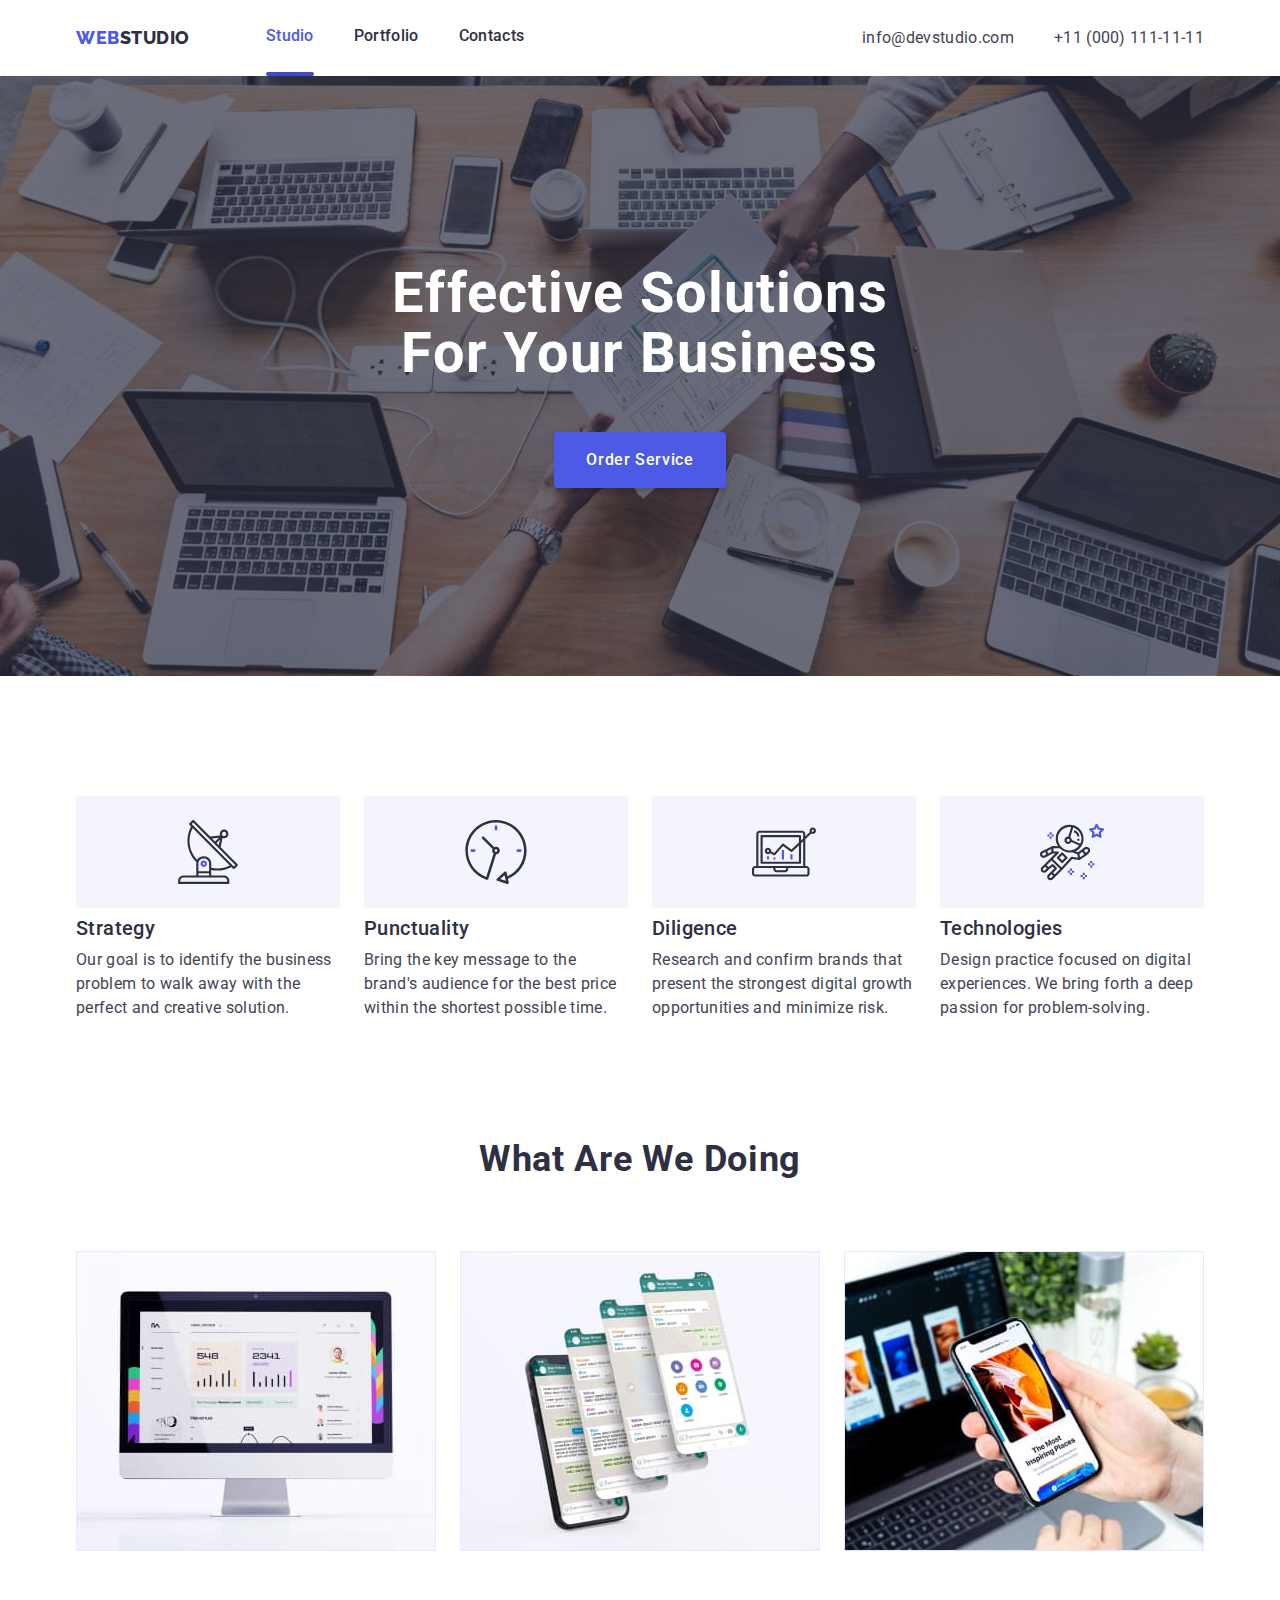
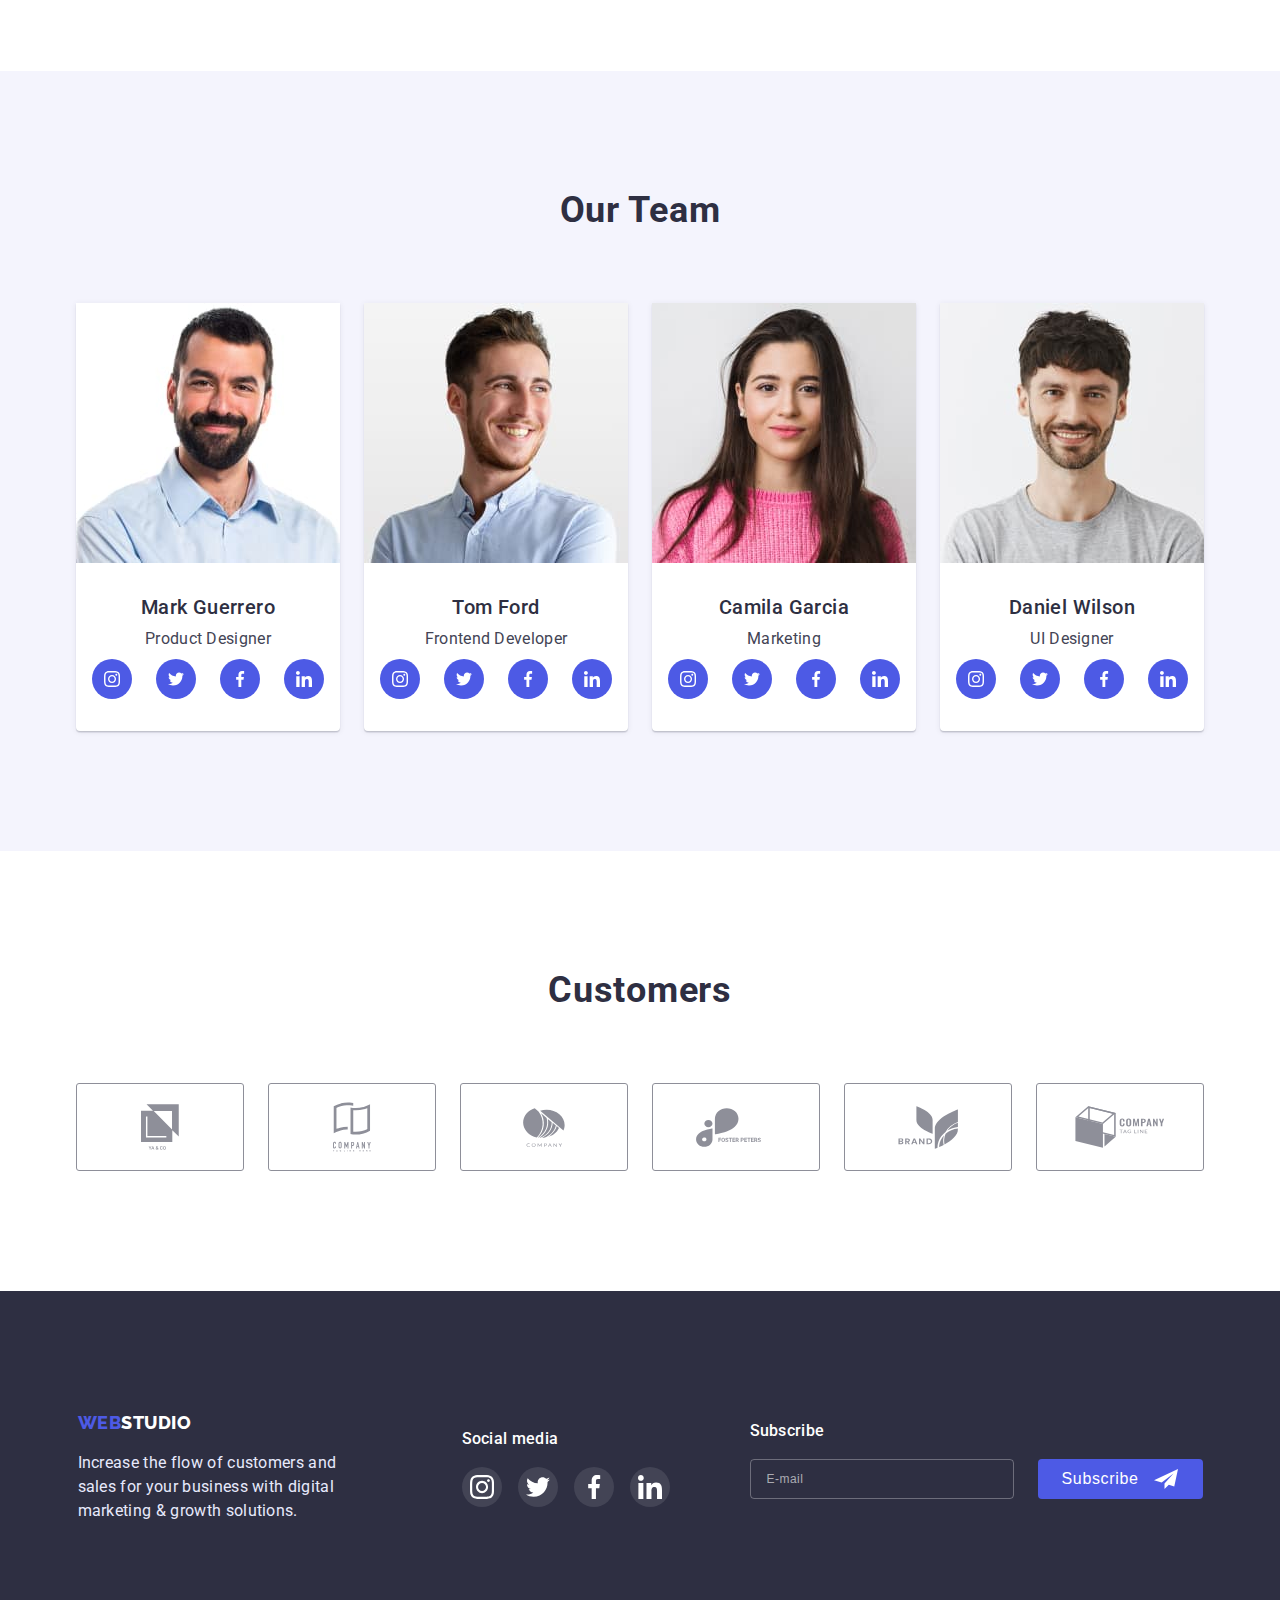
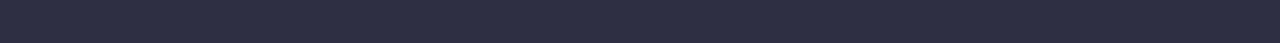
==== commit c496cb53: "." ====
--- a/index.html
+++ b/index.html
@@ -95,7 +95,7 @@
         <section class="hero">
             <div class="container">
                 <h1 class="title">
-                    Effective Solutions for Your Business
+                    Effective Solutions For Your Business
                 </h1>
                 <div><button class="btn" type="button" data-modal-open>Order Service</button></div>
             </div>
--- a/css/mobile.css
+++ b/css/mobile.css
@@ -318,13 +318,9 @@
       url('../images/banner/hero-bg-mob-2x.jpg');
     }
   }
-  .hero .container {
-    width: 100%;
-    padding: 0;
-  }
   .hero .title {
     display: inline-block;
-    width: 320px;
+    max-width: 90%;
     margin-bottom: 72px;
   
     text-align: center;
